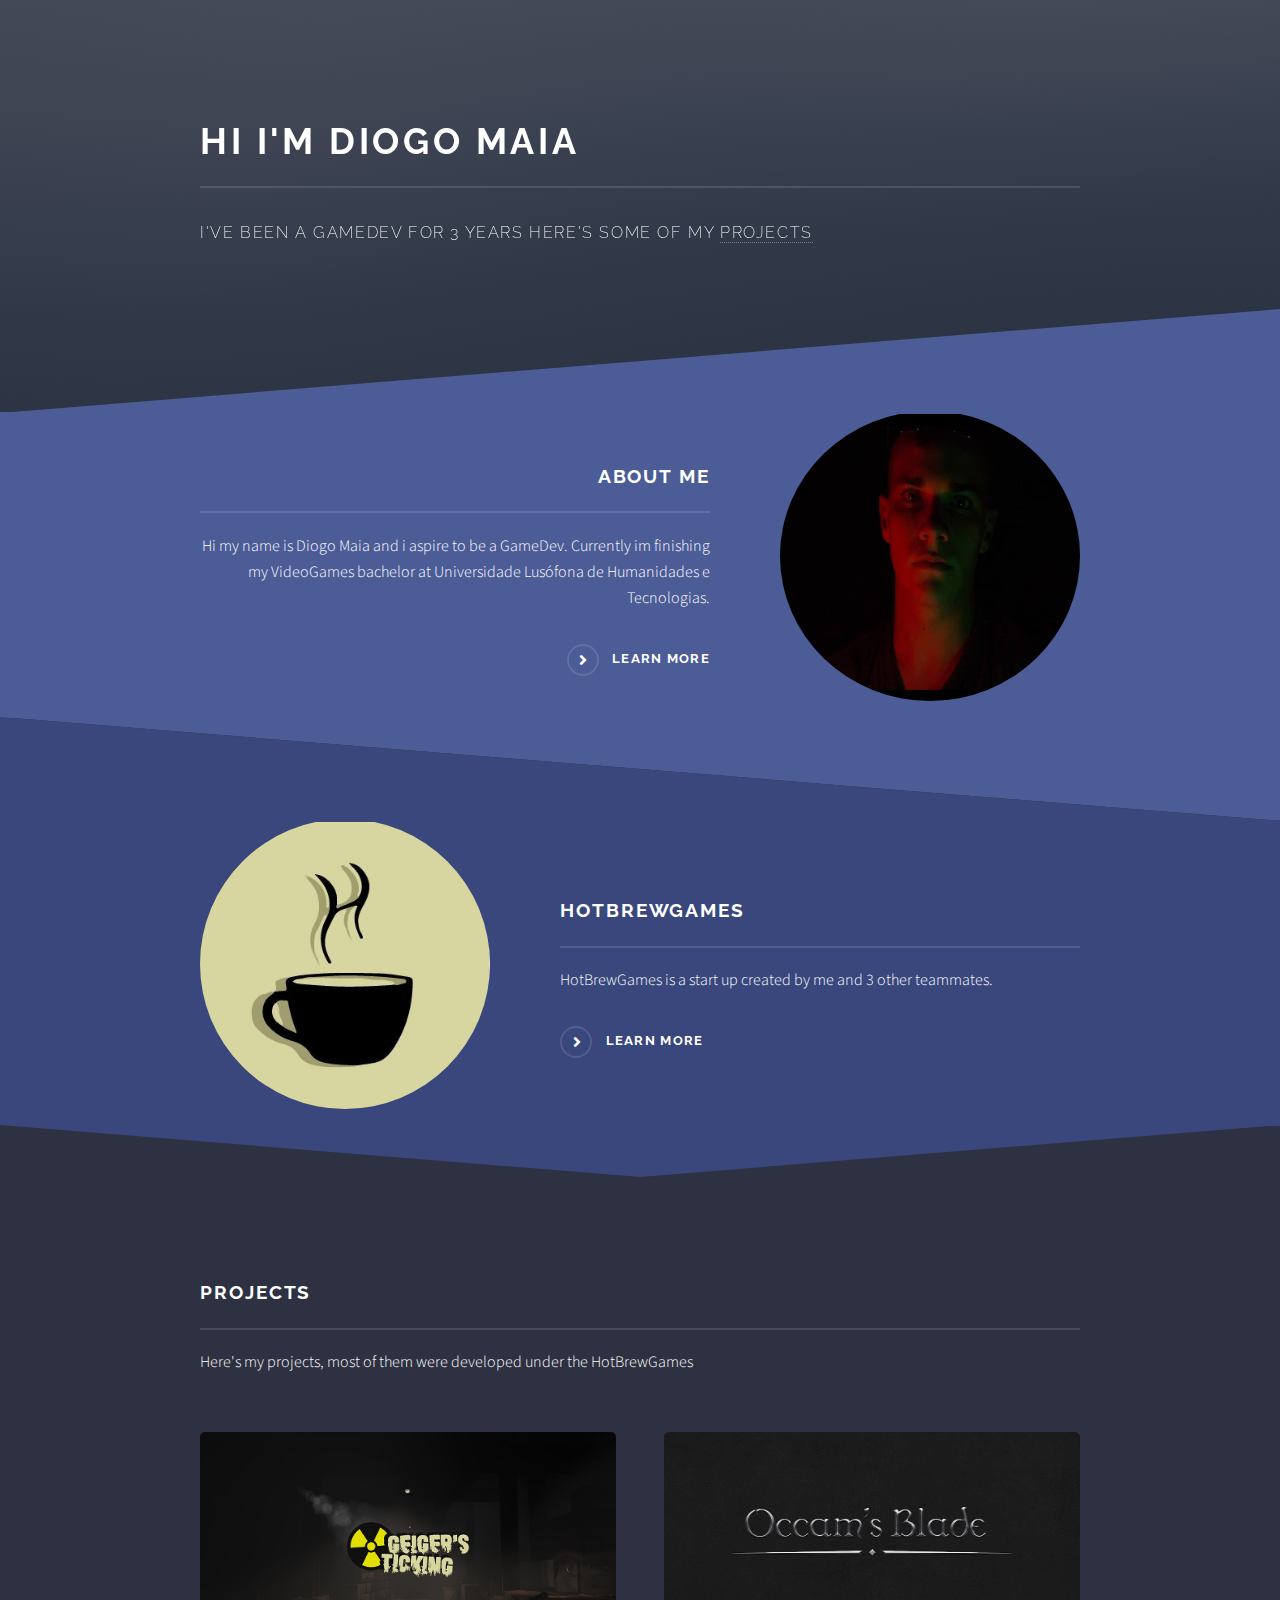
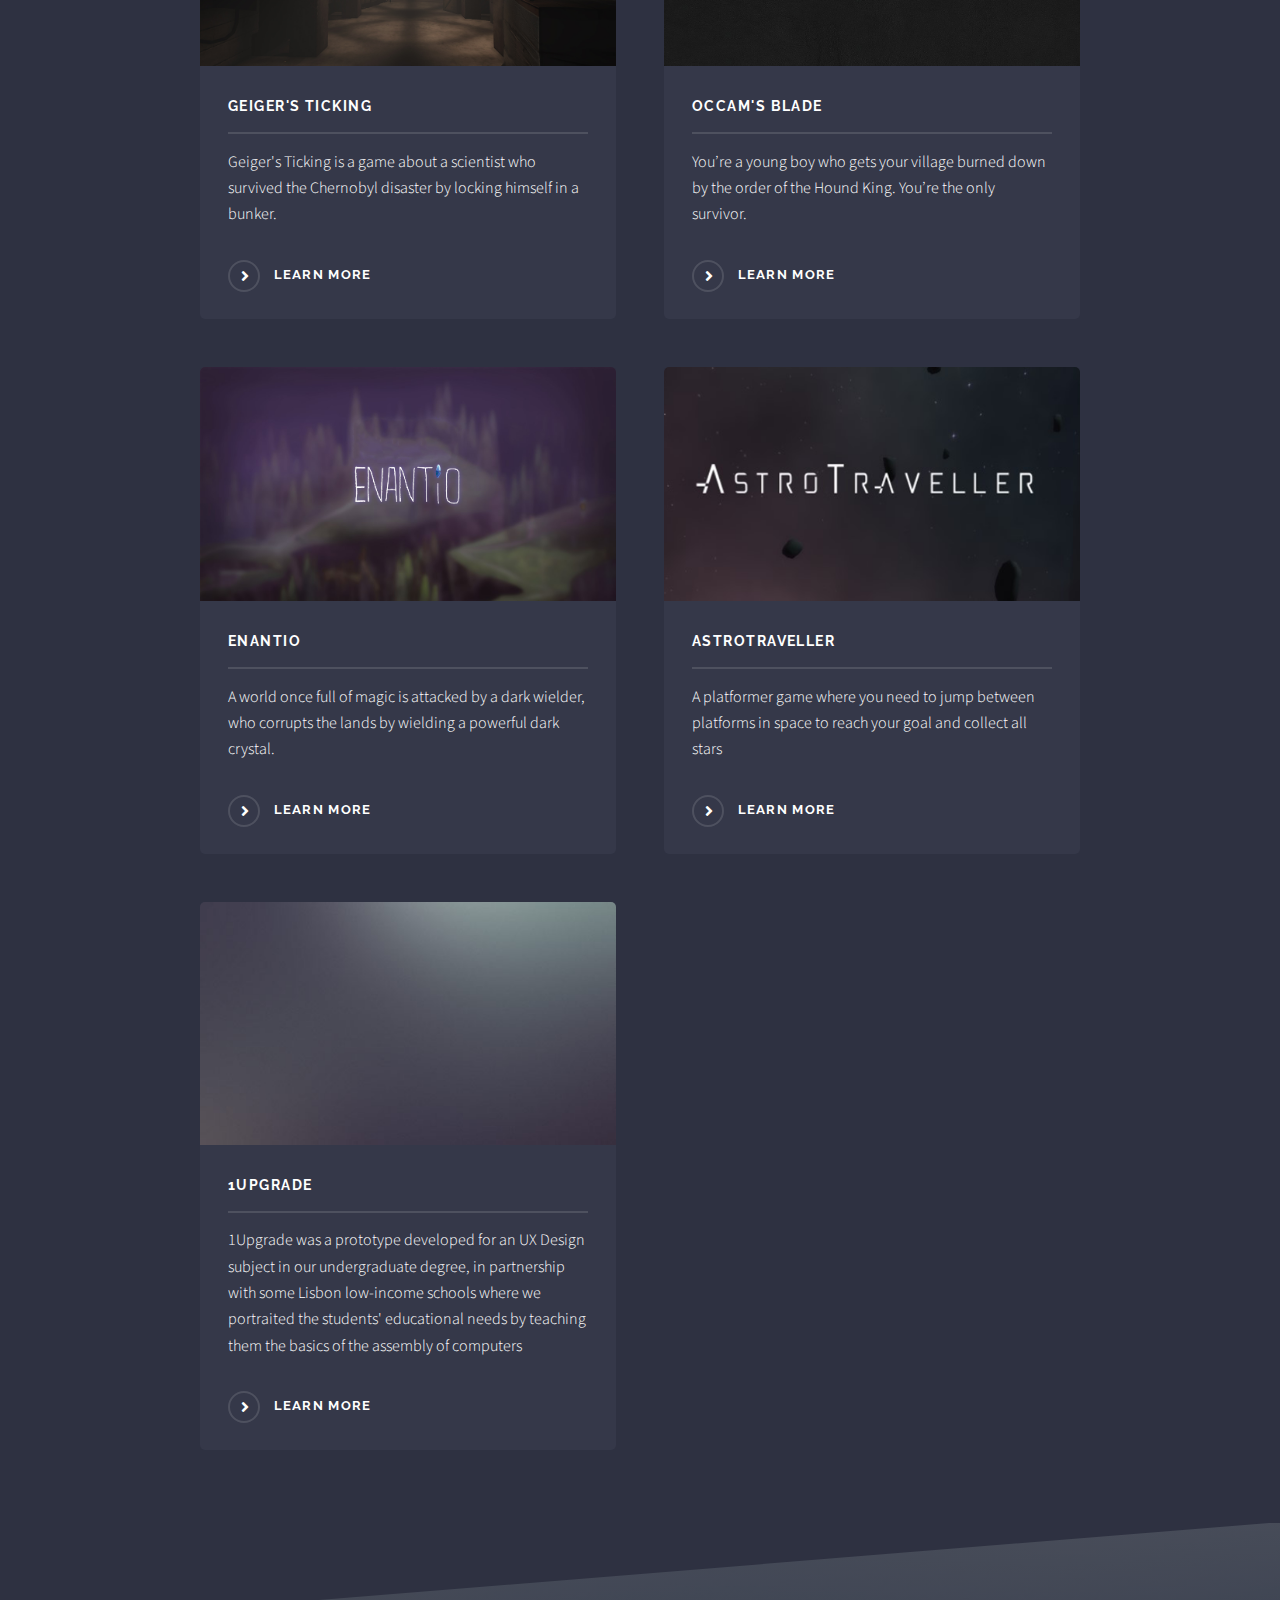
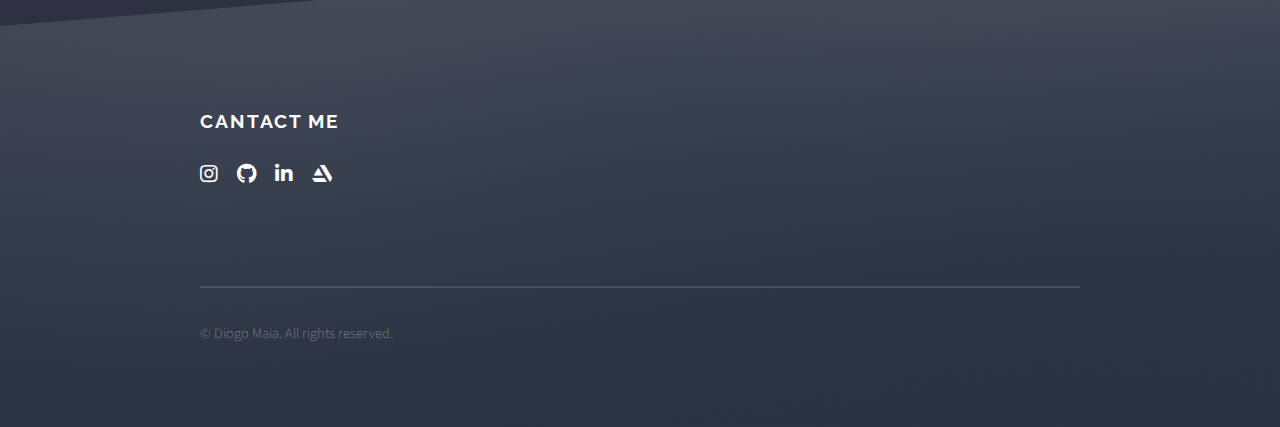
==== index.html @ cffca384 "My website base" ====
<!DOCTYPE HTML>
<!--
	Solid State by HTML5 UP
	html5up.net | @ajlkn
	Free for personal and commercial use under the CCA 3.0 license (html5up.net/license)
-->
<html>
	<head>
		<title>Diogo Maia</title>
		<meta charset="utf-8" />
		<meta name="viewport" content="width=device-width, initial-scale=1, user-scalable=no" />
		<link rel="stylesheet" href="assets/css/main.css" />
		<noscript><link rel="stylesheet" href="assets/css/noscript.css" /></noscript>
	</head>
	<body class="is-preload">

		<!-- Page Wrapper -->
			<div id="page-wrapper">

				<!-- Header -->
					<header id="header" class="alt">
						<h1><a href="index.html">Diogo Maia</a></h1>
					</header>

				<!-- Banner -->
					<section id="banner">
						<div class="inner">
							<h2>Hi i'm Diogo Maia</h2>
							<p>I've been a gamedev for 3 years here's some of my <a href="http://html5up.net">projects</a></p>
						</div>
					</section>

				<!-- Wrapper -->
					<section id="wrapper">

						<!-- One -->
							<section id="one" class="wrapper spotlight style1">
								<div class="inner">
									<img src="images/Me.jpg" id="me" alt="" />
									<div class="content">
										<h2 class="major">About Me</h2>
										<p>Hi my name is Diogo Maia and i aspire to be a GameDev. 
											Currently im finishing my VideoGames bachelor at Universidade Lusófona de Humanidades e Tecnologias.
										</p>
										<a href="#" class="special">Learn more</a>
									</div>
								</div>
							</section>

						<!-- Two -->
							<section id="two" class="wrapper alt spotlight style4">
								<div class="inner">
									<img src="images/HotBrewGamesIcon.jpg" id="logo" alt="" />
									<div class="content">
										<h2 class="major">HotBrewGames</h2>
										<p>HotBrewGames is a start up created by me and 3 other teammates.</p>
										<a href="https://hotbrewgames.github.io/" class="special">Learn more</a>
									</div>
								</div>
							</section>

						<!-- Four -->
							<section id="four" class="wrapper alt style1">
								<div class="inner">
									<h2 class="major">Projects</h2>
									<p>Here's my projects, most of them were developed under the HotBrewGames</p>
									<section class="features">
										<article>
											<a href="#" class="image"><img src="images/GamesLogo/Geiger.png" alt="" /></a>
											<h3 class="major">Geiger's Ticking</h3>
											<p>Geiger's Ticking is a game about a scientist who survived the Chernobyl disaster by locking himself in a bunker.</p>
											<a href="https://hotbrewgames.github.io/geiger.html" class="special">Learn more</a>
										</article>
										<article>
											<a href="#" class="image"><img src="images/GamesLogo/OccamsBlade.jpg" alt="" /></a>
											<h3 class="major">Occam's Blade</h3>
											<p>You’re a young boy who gets your village burned down by the order of the Hound King. You’re the only survivor.</p>
											<a href="https://hotbrewgames.github.io/occams.html" class="special">Learn more</a>
										</article>
										<article>
											<a href="#" class="image"><img src="images/GamesLogo/Enantio.jpg" alt="" /></a>
											<h3 class="major">Enantio</h3>
											<p>A world once full of magic is attacked by a dark wielder, who corrupts the lands by wielding a powerful dark crystal.</p>
											<a href="https://hotbrewgames.github.io/enantio.html" class="special">Learn more</a>
										</article>
										<article>
											<a href="#" class="image"><img src="images/GamesLogo/AstroT.png" alt="" /></a>
											<h3 class="major">AstroTraveller</h3>
											<p>A platformer game where you need to jump between platforms in space to reach your goal and collect all stars</p>
											<a href="https://hotbrewgames.github.io/astroT.html" class="special">Learn more</a>
										</article>
										<article>
											<a href="#" class="image"><img src="images/pic04.jpg" alt="" /></a>
											<h3 class="major">1Upgrade</h3>
											<p>1Upgrade was a prototype developed for an UX Design subject in our undergraduate degree, in partnership with some Lisbon low-income schools where we portraited the students'
												 educational needs by teaching them the basics of the assembly of computers</p>
											<a href="https://hotbrewgames.github.io/1upgrade.html" class="special">Learn more</a>
										</article><!--
										<article>
											<a href="#" class="image"><img src="images/pic05.jpg" alt="" /></a>
											<h3 class="major">Occam's Blade VR</h3>
											<p></p>
											<a href="#" class="special">Learn more</a>
										</article>
										<article>
											<a href="#" class="image"><img src="images/pic06.jpg" alt="" /></a>
											<h3 class="major">Bairro Alto Escape</h3>
											<p></p>
											<a href="#" class="special">Learn more</a>
										</article>
										<article>
											<a href="#" class="image"><img src="images/pic07.jpg" alt="" /></a>
											<h3 class="major">Quiz</h3>
											<p></p>
											<a href="#" class="special">Learn more</a>
										</article>
										<article>
											<a href="#" class="image"><img src="images/pic07.jpg" alt="" /></a>
											<h3 class="major">Gravity And Color</h3>
											<p></p>
											<a href="#" class="special">Learn more</a>
										</article>-->
									</section>
								</div>
							</section>

					</section>

				<!-- Footer -->
					<section id="footer">
						<div class="inner">
							<h2>Cantact Me </h2>
							<ul class="icons">										
								<li><a href="https://www.instagram.com/idk_maia/" class="icon brands alt fa-instagram"><span class="label">Instagram</span></a></li>
								<li><a href="https://github.com/Diogo-Maia" class="icon brands alt fa-github"><span class="label">GitHub</span></a></li>
								<li><a href="https://www.linkedin.com/in/diogo-maia-63551a196/" class="icon brands alt fa-linkedin-in"><span class="label">LinkedIn</span></a></li>
								<li><a href="https://diogomaia.artstation.com/" class="icon brands alt fa-artstation"><span class="label">Artstation</span></a></li>
							</ul>
							<ul class="copyright">
								<li>&copy; Diogo Maia. All rights reserved.</li>
							</ul>
						</div>
					</section>

			</div>

		<!-- Scripts -->
			<script src="assets/js/jquery.min.js"></script>
			<script src="assets/js/jquery.scrollex.min.js"></script>
			<script src="assets/js/browser.min.js"></script>
			<script src="assets/js/breakpoints.min.js"></script>
			<script src="assets/js/util.js"></script>
			<script src="assets/js/main.js"></script>

	</body>
</html>
---- assets/css/main.css ----
@import url(fontawesome-all.min.css);
@import url("https://fonts.googleapis.com/css?family=Raleway:200,700|Source+Sans+Pro:300,600,300italic,600italic");

/*
	Solid State by HTML5 UP
	html5up.net | @ajlkn
	Free for personal and commercial use under the CCA 3.0 license (html5up.net/license)
*/

html, body, div, span, applet, object,
iframe, h1, h2, h3, h4, h5, h6, p, blockquote,
pre, a, abbr, acronym, address, big, cite,
code, del, dfn, em, img, ins, kbd, q, s, samp,
small, strike, strong, sub, sup, tt, var, b,
u, i, center, dl, dt, dd, ol, ul, li, fieldset,
form, label, legend, table, caption, tbody,
tfoot, thead, tr, th, td, article, aside,
canvas, details, embed, figure, figcaption,
footer, header, hgroup, menu, nav, output, ruby,
section, summary, time, mark, audio, video {
	margin: 0;
	padding: 0;
	border: 0;
	font-size: 100%;
	font: inherit;
	vertical-align: baseline;}

article, aside, details, figcaption, figure,
footer, header, hgroup, menu, nav, section {
	display: block;}

body {
	line-height: 1;
}

#me{
	border-radius: 50%;
	width:300px;
	height:290px;
	vertical-align: middle;
	margin-left: 70px;
	margin-top: -50px;
}

#logo{
	border-radius: 50%;
	width:300px;
	height:290px;
	vertical-align: middle;
	margin-right: 70px;
	margin-top: -50px;
}

ol, ul {
	list-style: none;
}

blockquote, q {
	quotes: none;
}

	blockquote:before, blockquote:after, q:before, q:after {
		content: '';
		content: none;
	}

table {
	border-collapse: collapse;
	border-spacing: 0;
}

body {
	-webkit-text-size-adjust: none;
}

mark {
	background-color: transparent;
	color: inherit;
}

input::-moz-focus-inner {
	border: 0;
	padding: 0;
}

input, select, textarea {
	-moz-appearance: none;
	-webkit-appearance: none;
	-ms-appearance: none;
	appearance: none;
}

/* Basic */

	@-ms-viewport {
		width: device-width;
	}

	body {
		-ms-overflow-style: scrollbar;
	}

	@media screen and (max-width: 480px) {

		html, body {
			min-width: 320px;
		}

	}

	html {
		box-sizing: border-box;
	}

	*, *:before, *:after {
		box-sizing: inherit;
	}

	body {
		background-color: #2e3141;
		background-image: linear-gradient(to top, rgba(46, 49, 65, 0.8), rgba(46, 49, 65, 0.8)), url("../../images/bg.jpg");
		background-size: auto,
 cover;
		background-attachment: fixed,
 fixed;
		background-position: center,
 center;
	}

		body.is-preload *, body.is-preload *:before, body.is-preload *:after {
			-moz-animation: none !important;
			-webkit-animation: none !important;
			-ms-animation: none !important;
			animation: none !important;
			-moz-transition: none !important;
			-webkit-transition: none !important;
			-ms-transition: none !important;
			transition: none !important;
		}

/* Type */

	body, input, select, textarea {
		color: #ffffff;
		font-family: "Source Sans Pro", Helvetica, sans-serif;
		font-size: 16.5pt;
		font-weight: 300;
		line-height: 1.65;
	}

		@media screen and (max-width: 1680px) {

			body, input, select, textarea {
				font-size: 13pt;
			}

		}

		@media screen and (max-width: 1280px) {

			body, input, select, textarea {
				font-size: 12pt;
			}

		}

		@media screen and (max-width: 980px) {

			body, input, select, textarea {
				font-size: 12pt;
			}

		}

		@media screen and (max-width: 736px) {

			body, input, select, textarea {
				font-size: 12pt;
			}

		}

		@media screen and (max-width: 480px) {

			body, input, select, textarea {
				font-size: 12pt;
			}

		}

	a {
		-moz-transition: color 0.2s ease-in-out, border-bottom-color 0.2s ease-in-out;
		-webkit-transition: color 0.2s ease-in-out, border-bottom-color 0.2s ease-in-out;
		-ms-transition: color 0.2s ease-in-out, border-bottom-color 0.2s ease-in-out;
		transition: color 0.2s ease-in-out, border-bottom-color 0.2s ease-in-out;
		border-bottom: dotted 1px rgba(255, 255, 255, 0.35);
		color: #ffffff;
		text-decoration: none;
	}

		a:hover {
			border-bottom-color: transparent;
			color: #ffffff !important;
		}

		a.special:not(.button) {
			text-decoration: none;
			border-bottom: 0;
			display: block;
			font-family: Raleway, Helvetica, sans-serif;
			font-size: 0.8em;
			font-weight: 700;
			letter-spacing: 0.1em;
			margin: 0 0 2em 0;
			text-transform: uppercase;
		}

			a.special:not(.button):before {
				-moz-osx-font-smoothing: grayscale;
				-webkit-font-smoothing: antialiased;
				display: inline-block;
				font-style: normal;
				font-variant: normal;
				text-rendering: auto;
				line-height: 1;
				text-transform: none !important;
				font-family: 'Font Awesome 5 Free';
				font-weight: 900;
			}

			a.special:not(.button):before {
				-moz-transition: background-color 0.2s ease-in-out;
				-webkit-transition: background-color 0.2s ease-in-out;
				-ms-transition: background-color 0.2s ease-in-out;
				transition: background-color 0.2s ease-in-out;
				border-radius: 100%;
				border: solid 2px rgba(255, 255, 255, 0.125);
				content: '\f105';
				display: inline-block;
				font-size: 1.25em;
				height: 2em;
				line-height: 1.75em;
				margin-right: 0.85em;
				text-align: center;
				text-indent: 0.15em;
				vertical-align: middle;
				width: 2em;
			}

			a.special:not(.button):hover:before {
				background-color: rgba(255, 255, 255, 0.025);
			}

			a.special:not(.button):active:before {
				background-color: rgba(255, 255, 255, 0.075);
			}

	strong, b {
		color: #ffffff;
		font-weight: 600;
	}

	em, i {
		font-style: italic;
	}

	p {
		margin: 0 0 2em 0;
	}

	h1, h2, h3, h4, h5, h6 {
		color: #ffffff;
		font-family: Raleway, Helvetica, sans-serif;
		font-weight: 700;
		letter-spacing: 0.1em;
		margin: 0 0 1em 0;
		text-transform: uppercase;
	}

		h1 a, h2 a, h3 a, h4 a, h5 a, h6 a {
			color: inherit;
			text-decoration: none;
			border-bottom: 0;
		}

		h1 span, h2 span, h3 span, h4 span, h5 span, h6 span {
			font-weight: 200;
		}

		h1.major, h2.major, h3.major, h4.major, h5.major, h6.major {
			padding-bottom: 1em;
			border-bottom: solid 2px rgba(255, 255, 255, 0.125);
		}

	h2 {
		font-size: 1.2em;
	}

	h3 {
		font-size: 0.9em;
	}

	h4 {
		font-size: 0.7em;
	}

	h5 {
		font-size: 0.7em;
	}

	h6 {
		font-size: 0.7em;
	}

	@media screen and (max-width: 736px) {

		h2 {
			font-size: 1em;
		}

		h3 {
			font-size: 0.8em;
		}

	}

	sub {
		font-size: 0.8em;
		position: relative;
		top: 0.5em;
	}

	sup {
		font-size: 0.8em;
		position: relative;
		top: -0.5em;
	}

	blockquote {
		border-left: solid 4px rgba(255, 255, 255, 0.125);
		font-style: italic;
		margin: 0 0 2em 0;
		padding: 0.5em 0 0.5em 2em;
	}

	code {
		background: rgba(255, 255, 255, 0.025);
		border-radius: 5px;
		border: solid 2px rgba(255, 255, 255, 0.125);
		font-family: "Courier New", monospace;
		font-size: 0.9em;
		margin: 0 0.25em;
		padding: 0.25em 0.65em;
	}

	pre {
		-webkit-overflow-scrolling: touch;
		font-family: "Courier New", monospace;
		font-size: 0.9em;
		margin: 0 0 2em 0;
	}

		pre code {
			display: block;
			line-height: 1.75em;
			padding: 1em 1.5em;
			overflow-x: auto;
		}

	hr {
		border: 0;
		border-bottom: solid 2px rgba(255, 255, 255, 0.125);
		margin: 2.5em 0;
	}

		hr.major {
			margin: 4em 0;
		}

	.align-left {
		text-align: left;
	}

	.align-center {
		text-align: center;
	}

	.align-right {
		text-align: right;
	}

/* Row */

	.row {
		display: flex;
		flex-wrap: wrap;
		box-sizing: border-box;
		align-items: stretch;
	}

		.row > * {
			box-sizing: border-box;
		}

		.row.gtr-uniform > * > :last-child {
			margin-bottom: 0;
		}

		.row.aln-left {
			justify-content: flex-start;
		}

		.row.aln-center {
			justify-content: center;
		}

		.row.aln-right {
			justify-content: flex-end;
		}

		.row.aln-top {
			align-items: flex-start;
		}

		.row.aln-middle {
			align-items: center;
		}

		.row.aln-bottom {
			align-items: flex-end;
		}

		.row > .imp {
			order: -1;
		}

		.row > .col-1 {
			width: 8.33333%;
		}

		.row > .off-1 {
			margin-left: 8.33333%;
		}

		.row > .col-2 {
			width: 16.66667%;
		}

		.row > .off-2 {
			margin-left: 16.66667%;
		}

		.row > .col-3 {
			width: 25%;
		}

		.row > .off-3 {
			margin-left: 25%;
		}

		.row > .col-4 {
			width: 33.33333%;
		}

		.row > .off-4 {
			margin-left: 33.33333%;
		}

		.row > .col-5 {
			width: 41.66667%;
		}

		.row > .off-5 {
			margin-left: 41.66667%;
		}

		.row > .col-6 {
			width: 50%;
		}

		.row > .off-6 {
			margin-left: 50%;
		}

		.row > .col-7 {
			width: 58.33333%;
		}

		.row > .off-7 {
			margin-left: 58.33333%;
		}

		.row > .col-8 {
			width: 66.66667%;
		}

		.row > .off-8 {
			margin-left: 66.66667%;
		}

		.row > .col-9 {
			width: 75%;
		}

		.row > .off-9 {
			margin-left: 75%;
		}

		.row > .col-10 {
			width: 83.33333%;
		}

		.row > .off-10 {
			margin-left: 83.33333%;
		}

		.row > .col-11 {
			width: 91.66667%;
		}

		.row > .off-11 {
			margin-left: 91.66667%;
		}

		.row > .col-12 {
			width: 100%;
		}

		.row > .off-12 {
			margin-left: 100%;
		}

		.row.gtr-0 {
			margin-top: 0;
			margin-left: 0em;
		}

			.row.gtr-0 > * {
				padding: 0 0 0 0em;
			}

			.row.gtr-0.gtr-uniform {
				margin-top: 0em;
			}

				.row.gtr-0.gtr-uniform > * {
					padding-top: 0em;
				}

		.row.gtr-25 {
			margin-top: 0;
			margin-left: -0.4375em;
		}

			.row.gtr-25 > * {
				padding: 0 0 0 0.4375em;
			}

			.row.gtr-25.gtr-uniform {
				margin-top: -0.4375em;
			}

				.row.gtr-25.gtr-uniform > * {
					padding-top: 0.4375em;
				}

		.row.gtr-50 {
			margin-top: 0;
			margin-left: -0.875em;
		}

			.row.gtr-50 > * {
				padding: 0 0 0 0.875em;
			}

			.row.gtr-50.gtr-uniform {
				margin-top: -0.875em;
			}

				.row.gtr-50.gtr-uniform > * {
					padding-top: 0.875em;
				}

		.row {
			margin-top: 0;
			margin-left: -1.75em;
		}

			.row > * {
				padding: 0 0 0 1.75em;
			}

			.row.gtr-uniform {
				margin-top: -1.75em;
			}

				.row.gtr-uniform > * {
					padding-top: 1.75em;
				}

		.row.gtr-150 {
			margin-top: 0;
			margin-left: -2.625em;
		}

			.row.gtr-150 > * {
				padding: 0 0 0 2.625em;
			}

			.row.gtr-150.gtr-uniform {
				margin-top: -2.625em;
			}

				.row.gtr-150.gtr-uniform > * {
					padding-top: 2.625em;
				}

		.row.gtr-200 {
			margin-top: 0;
			margin-left: -3.5em;
		}

			.row.gtr-200 > * {
				padding: 0 0 0 3.5em;
			}

			.row.gtr-200.gtr-uniform {
				margin-top: -3.5em;
			}

				.row.gtr-200.gtr-uniform > * {
					padding-top: 3.5em;
				}

		@media screen and (max-width: 1680px) {

			.row {
				display: flex;
				flex-wrap: wrap;
				box-sizing: border-box;
				align-items: stretch;
			}

				.row > * {
					box-sizing: border-box;
				}

				.row.gtr-uniform > * > :last-child {
					margin-bottom: 0;
				}

				.row.aln-left {
					justify-content: flex-start;
				}

				.row.aln-center {
					justify-content: center;
				}

				.row.aln-right {
					justify-content: flex-end;
				}

				.row.aln-top {
					align-items: flex-start;
				}

				.row.aln-middle {
					align-items: center;
				}

				.row.aln-bottom {
					align-items: flex-end;
				}

				.row > .imp-xlarge {
					order: -1;
				}

				.row > .col-1-xlarge {
					width: 8.33333%;
				}

				.row > .off-1-xlarge {
					margin-left: 8.33333%;
				}

				.row > .col-2-xlarge {
					width: 16.66667%;
				}

				.row > .off-2-xlarge {
					margin-left: 16.66667%;
				}

				.row > .col-3-xlarge {
					width: 25%;
				}

				.row > .off-3-xlarge {
					margin-left: 25%;
				}

				.row > .col-4-xlarge {
					width: 33.33333%;
				}

				.row > .off-4-xlarge {
					margin-left: 33.33333%;
				}

				.row > .col-5-xlarge {
					width: 41.66667%;
				}

				.row > .off-5-xlarge {
					margin-left: 41.66667%;
				}

				.row > .col-6-xlarge {
					width: 50%;
				}

				.row > .off-6-xlarge {
					margin-left: 50%;
				}

				.row > .col-7-xlarge {
					width: 58.33333%;
				}

				.row > .off-7-xlarge {
					margin-left: 58.33333%;
				}

				.row > .col-8-xlarge {
					width: 66.66667%;
				}

				.row > .off-8-xlarge {
					margin-left: 66.66667%;
				}

				.row > .col-9-xlarge {
					width: 75%;
				}

				.row > .off-9-xlarge {
					margin-left: 75%;
				}

				.row > .col-10-xlarge {
					width: 83.33333%;
				}

				.row > .off-10-xlarge {
					margin-left: 83.33333%;
				}

				.row > .col-11-xlarge {
					width: 91.66667%;
				}

				.row > .off-11-xlarge {
					margin-left: 91.66667%;
				}

				.row > .col-12-xlarge {
					width: 100%;
				}

				.row > .off-12-xlarge {
					margin-left: 100%;
				}

				.row.gtr-0 {
					margin-top: 0;
					margin-left: 0em;
				}

					.row.gtr-0 > * {
						padding: 0 0 0 0em;
					}

					.row.gtr-0.gtr-uniform {
						margin-top: 0em;
					}

						.row.gtr-0.gtr-uniform > * {
							padding-top: 0em;
						}

				.row.gtr-25 {
					margin-top: 0;
					margin-left: -0.4375em;
				}

					.row.gtr-25 > * {
						padding: 0 0 0 0.4375em;
					}

					.row.gtr-25.gtr-uniform {
						margin-top: -0.4375em;
					}

						.row.gtr-25.gtr-uniform > * {
							padding-top: 0.4375em;
						}

				.row.gtr-50 {
					margin-top: 0;
					margin-left: -0.875em;
				}

					.row.gtr-50 > * {
						padding: 0 0 0 0.875em;
					}

					.row.gtr-50.gtr-uniform {
						margin-top: -0.875em;
					}

						.row.gtr-50.gtr-uniform > * {
							padding-top: 0.875em;
						}

				.row {
					margin-top: 0;
					margin-left: -1.75em;
				}

					.row > * {
						padding: 0 0 0 1.75em;
					}

					.row.gtr-uniform {
						margin-top: -1.75em;
					}

						.row.gtr-uniform > * {
							padding-top: 1.75em;
						}

				.row.gtr-150 {
					margin-top: 0;
					margin-left: -2.625em;
				}

					.row.gtr-150 > * {
						padding: 0 0 0 2.625em;
					}

					.row.gtr-150.gtr-uniform {
						margin-top: -2.625em;
					}

						.row.gtr-150.gtr-uniform > * {
							padding-top: 2.625em;
						}

				.row.gtr-200 {
					margin-top: 0;
					margin-left: -3.5em;
				}

					.row.gtr-200 > * {
						padding: 0 0 0 3.5em;
					}

					.row.gtr-200.gtr-uniform {
						margin-top: -3.5em;
					}

						.row.gtr-200.gtr-uniform > * {
							padding-top: 3.5em;
						}

		}

		@media screen and (max-width: 1280px) {

			.row {
				display: flex;
				flex-wrap: wrap;
				box-sizing: border-box;
				align-items: stretch;
			}

				.row > * {
					box-sizing: border-box;
				}

				.row.gtr-uniform > * > :last-child {
					margin-bottom: 0;
				}

				.row.aln-left {
					justify-content: flex-start;
				}

				.row.aln-center {
					justify-content: center;
				}

				.row.aln-right {
					justify-content: flex-end;
				}

				.row.aln-top {
					align-items: flex-start;
				}

				.row.aln-middle {
					align-items: center;
				}

				.row.aln-bottom {
					align-items: flex-end;
				}

				.row > .imp-large {
					order: -1;
				}

				.row > .col-1-large {
					width: 8.33333%;
				}

				.row > .off-1-large {
					margin-left: 8.33333%;
				}

				.row > .col-2-large {
					width: 16.66667%;
				}

				.row > .off-2-large {
					margin-left: 16.66667%;
				}

				.row > .col-3-large {
					width: 25%;
				}

				.row > .off-3-large {
					margin-left: 25%;
				}

				.row > .col-4-large {
					width: 33.33333%;
				}

				.row > .off-4-large {
					margin-left: 33.33333%;
				}

				.row > .col-5-large {
					width: 41.66667%;
				}

				.row > .off-5-large {
					margin-left: 41.66667%;
				}

				.row > .col-6-large {
					width: 50%;
				}

				.row > .off-6-large {
					margin-left: 50%;
				}

				.row > .col-7-large {
					width: 58.33333%;
				}

				.row > .off-7-large {
					margin-left: 58.33333%;
				}

				.row > .col-8-large {
					width: 66.66667%;
				}

				.row > .off-8-large {
					margin-left: 66.66667%;
				}

				.row > .col-9-large {
					width: 75%;
				}

				.row > .off-9-large {
					margin-left: 75%;
				}

				.row > .col-10-large {
					width: 83.33333%;
				}

				.row > .off-10-large {
					margin-left: 83.33333%;
				}

				.row > .col-11-large {
					width: 91.66667%;
				}

				.row > .off-11-large {
					margin-left: 91.66667%;
				}

				.row > .col-12-large {
					width: 100%;
				}

				.row > .off-12-large {
					margin-left: 100%;
				}

				.row.gtr-0 {
					margin-top: 0;
					margin-left: 0em;
				}

					.row.gtr-0 > * {
						padding: 0 0 0 0em;
					}

					.row.gtr-0.gtr-uniform {
						margin-top: 0em;
					}

						.row.gtr-0.gtr-uniform > * {
							padding-top: 0em;
						}

				.row.gtr-25 {
					margin-top: 0;
					margin-left: -0.4375em;
				}

					.row.gtr-25 > * {
						padding: 0 0 0 0.4375em;
					}

					.row.gtr-25.gtr-uniform {
						margin-top: -0.4375em;
					}

						.row.gtr-25.gtr-uniform > * {
							padding-top: 0.4375em;
						}

				.row.gtr-50 {
					margin-top: 0;
					margin-left: -0.875em;
				}

					.row.gtr-50 > * {
						padding: 0 0 0 0.875em;
					}

					.row.gtr-50.gtr-uniform {
						margin-top: -0.875em;
					}

						.row.gtr-50.gtr-uniform > * {
							padding-top: 0.875em;
						}

				.row {
					margin-top: 0;
					margin-left: -1.75em;
				}

					.row > * {
						padding: 0 0 0 1.75em;
					}

					.row.gtr-uniform {
						margin-top: -1.75em;
					}

						.row.gtr-uniform > * {
							padding-top: 1.75em;
						}

				.row.gtr-150 {
					margin-top: 0;
					margin-left: -2.625em;
				}

					.row.gtr-150 > * {
						padding: 0 0 0 2.625em;
					}

					.row.gtr-150.gtr-uniform {
						margin-top: -2.625em;
					}

						.row.gtr-150.gtr-uniform > * {
							padding-top: 2.625em;
						}

				.row.gtr-200 {
					margin-top: 0;
					margin-left: -3.5em;
				}

					.row.gtr-200 > * {
						padding: 0 0 0 3.5em;
					}

					.row.gtr-200.gtr-uniform {
						margin-top: -3.5em;
					}

						.row.gtr-200.gtr-uniform > * {
							padding-top: 3.5em;
						}

		}

		@media screen and (max-width: 980px) {

			.row {
				display: flex;
				flex-wrap: wrap;
				box-sizing: border-box;
				align-items: stretch;
			}

				.row > * {
					box-sizing: border-box;
				}

				.row.gtr-uniform > * > :last-child {
					margin-bottom: 0;
				}

				.row.aln-left {
					justify-content: flex-start;
				}

				.row.aln-center {
					justify-content: center;
				}

				.row.aln-right {
					justify-content: flex-end;
				}

				.row.aln-top {
					align-items: flex-start;
				}

				.row.aln-middle {
					align-items: center;
				}

				.row.aln-bottom {
					align-items: flex-end;
				}

				.row > .imp-medium {
					order: -1;
				}

				.row > .col-1-medium {
					width: 8.33333%;
				}

				.row > .off-1-medium {
					margin-left: 8.33333%;
				}

				.row > .col-2-medium {
					width: 16.66667%;
				}

				.row > .off-2-medium {
					margin-left: 16.66667%;
				}

				.row > .col-3-medium {
					width: 25%;
				}

				.row > .off-3-medium {
					margin-left: 25%;
				}

				.row > .col-4-medium {
					width: 33.33333%;
				}

				.row > .off-4-medium {
					margin-left: 33.33333%;
				}

				.row > .col-5-medium {
					width: 41.66667%;
				}

				.row > .off-5-medium {
					margin-left: 41.66667%;
				}

				.row > .col-6-medium {
					width: 50%;
				}

				.row > .off-6-medium {
					margin-left: 50%;
				}

				.row > .col-7-medium {
					width: 58.33333%;
				}

				.row > .off-7-medium {
					margin-left: 58.33333%;
				}

				.row > .col-8-medium {
					width: 66.66667%;
				}

				.row > .off-8-medium {
					margin-left: 66.66667%;
				}

				.row > .col-9-medium {
					width: 75%;
				}

				.row > .off-9-medium {
					margin-left: 75%;
				}

				.row > .col-10-medium {
					width: 83.33333%;
				}

				.row > .off-10-medium {
					margin-left: 83.33333%;
				}

				.row > .col-11-medium {
					width: 91.66667%;
				}

				.row > .off-11-medium {
					margin-left: 91.66667%;
				}

				.row > .col-12-medium {
					width: 100%;
				}

				.row > .off-12-medium {
					margin-left: 100%;
				}

				.row.gtr-0 {
					margin-top: 0;
					margin-left: 0em;
				}

					.row.gtr-0 > * {
						padding: 0 0 0 0em;
					}

					.row.gtr-0.gtr-uniform {
						margin-top: 0em;
					}

						.row.gtr-0.gtr-uniform > * {
							padding-top: 0em;
						}

				.row.gtr-25 {
					margin-top: 0;
					margin-left: -0.4375em;
				}

					.row.gtr-25 > * {
						padding: 0 0 0 0.4375em;
					}

					.row.gtr-25.gtr-uniform {
						margin-top: -0.4375em;
					}

						.row.gtr-25.gtr-uniform > * {
							padding-top: 0.4375em;
						}

				.row.gtr-50 {
					margin-top: 0;
					margin-left: -0.875em;
				}

					.row.gtr-50 > * {
						padding: 0 0 0 0.875em;
					}

					.row.gtr-50.gtr-uniform {
						margin-top: -0.875em;
					}

						.row.gtr-50.gtr-uniform > * {
							padding-top: 0.875em;
						}

				.row {
					margin-top: 0;
					margin-left: -1.75em;
				}

					.row > * {
						padding: 0 0 0 1.75em;
					}

					.row.gtr-uniform {
						margin-top: -1.75em;
					}

						.row.gtr-uniform > * {
							padding-top: 1.75em;
						}

				.row.gtr-150 {
					margin-top: 0;
					margin-left: -2.625em;
				}

					.row.gtr-150 > * {
						padding: 0 0 0 2.625em;
					}

					.row.gtr-150.gtr-uniform {
						margin-top: -2.625em;
					}

						.row.gtr-150.gtr-uniform > * {
							padding-top: 2.625em;
						}

				.row.gtr-200 {
					margin-top: 0;
					margin-left: -3.5em;
				}

					.row.gtr-200 > * {
						padding: 0 0 0 3.5em;
					}

					.row.gtr-200.gtr-uniform {
						margin-top: -3.5em;
					}

						.row.gtr-200.gtr-uniform > * {
							padding-top: 3.5em;
						}

		}

		@media screen and (max-width: 736px) {

			.row {
				display: flex;
				flex-wrap: wrap;
				box-sizing: border-box;
				align-items: stretch;
			}

				.row > * {
					box-sizing: border-box;
				}

				.row.gtr-uniform > * > :last-child {
					margin-bottom: 0;
				}

				.row.aln-left {
					justify-content: flex-start;
				}

				.row.aln-center {
					justify-content: center;
				}

				.row.aln-right {
					justify-content: flex-end;
				}

				.row.aln-top {
					align-items: flex-start;
				}

				.row.aln-middle {
					align-items: center;
				}

				.row.aln-bottom {
					align-items: flex-end;
				}

				.row > .imp-small {
					order: -1;
				}

				.row > .col-1-small {
					width: 8.33333%;
				}

				.row > .off-1-small {
					margin-left: 8.33333%;
				}

				.row > .col-2-small {
					width: 16.66667%;
				}

				.row > .off-2-small {
					margin-left: 16.66667%;
				}

				.row > .col-3-small {
					width: 25%;
				}

				.row > .off-3-small {
					margin-left: 25%;
				}

				.row > .col-4-small {
					width: 33.33333%;
				}

				.row > .off-4-small {
					margin-left: 33.33333%;
				}

				.row > .col-5-small {
					width: 41.66667%;
				}

				.row > .off-5-small {
					margin-left: 41.66667%;
				}

				.row > .col-6-small {
					width: 50%;
				}

				.row > .off-6-small {
					margin-left: 50%;
				}

				.row > .col-7-small {
					width: 58.33333%;
				}

				.row > .off-7-small {
					margin-left: 58.33333%;
				}

				.row > .col-8-small {
					width: 66.66667%;
				}

				.row > .off-8-small {
					margin-left: 66.66667%;
				}

				.row > .col-9-small {
					width: 75%;
				}

				.row > .off-9-small {
					margin-left: 75%;
				}

				.row > .col-10-small {
					width: 83.33333%;
				}

				.row > .off-10-small {
					margin-left: 83.33333%;
				}

				.row > .col-11-small {
					width: 91.66667%;
				}

				.row > .off-11-small {
					margin-left: 91.66667%;
				}

				.row > .col-12-small {
					width: 100%;
				}

				.row > .off-12-small {
					margin-left: 100%;
				}

				.row.gtr-0 {
					margin-top: 0;
					margin-left: 0em;
				}

					.row.gtr-0 > * {
						padding: 0 0 0 0em;
					}

					.row.gtr-0.gtr-uniform {
						margin-top: 0em;
					}

						.row.gtr-0.gtr-uniform > * {
							padding-top: 0em;
						}

				.row.gtr-25 {
					margin-top: 0;
					margin-left: -0.3125em;
				}

					.row.gtr-25 > * {
						padding: 0 0 0 0.3125em;
					}

					.row.gtr-25.gtr-uniform {
						margin-top: -0.3125em;
					}

						.row.gtr-25.gtr-uniform > * {
							padding-top: 0.3125em;
						}

				.row.gtr-50 {
					margin-top: 0;
					margin-left: -0.625em;
				}

					.row.gtr-50 > * {
						padding: 0 0 0 0.625em;
					}

					.row.gtr-50.gtr-uniform {
						margin-top: -0.625em;
					}

						.row.gtr-50.gtr-uniform > * {
							padding-top: 0.625em;
						}

				.row {
					margin-top: 0;
					margin-left: -1.25em;
				}

					.row > * {
						padding: 0 0 0 1.25em;
					}

					.row.gtr-uniform {
						margin-top: -1.25em;
					}

						.row.gtr-uniform > * {
							padding-top: 1.25em;
						}

				.row.gtr-150 {
					margin-top: 0;
					margin-left: -1.875em;
				}

					.row.gtr-150 > * {
						padding: 0 0 0 1.875em;
					}

					.row.gtr-150.gtr-uniform {
						margin-top: -1.875em;
					}

						.row.gtr-150.gtr-uniform > * {
							padding-top: 1.875em;
						}

				.row.gtr-200 {
					margin-top: 0;
					margin-left: -2.5em;
				}

					.row.gtr-200 > * {
						padding: 0 0 0 2.5em;
					}

					.row.gtr-200.gtr-uniform {
						margin-top: -2.5em;
					}

						.row.gtr-200.gtr-uniform > * {
							padding-top: 2.5em;
						}

		}

		@media screen and (max-width: 480px) {

			.row {
				display: flex;
				flex-wrap: wrap;
				box-sizing: border-box;
				align-items: stretch;
			}

				.row > * {
					box-sizing: border-box;
				}

				.row.gtr-uniform > * > :last-child {
					margin-bottom: 0;
				}

				.row.aln-left {
					justify-content: flex-start;
				}

				.row.aln-center {
					justify-content: center;
				}

				.row.aln-right {
					justify-content: flex-end;
				}

				.row.aln-top {
					align-items: flex-start;
				}

				.row.aln-middle {
					align-items: center;
				}

				.row.aln-bottom {
					align-items: flex-end;
				}

				.row > .imp-xsmall {
					order: -1;
				}

				.row > .col-1-xsmall {
					width: 8.33333%;
				}

				.row > .off-1-xsmall {
					margin-left: 8.33333%;
				}

				.row > .col-2-xsmall {
					width: 16.66667%;
				}

				.row > .off-2-xsmall {
					margin-left: 16.66667%;
				}

				.row > .col-3-xsmall {
					width: 25%;
				}

				.row > .off-3-xsmall {
					margin-left: 25%;
				}

				.row > .col-4-xsmall {
					width: 33.33333%;
				}

				.row > .off-4-xsmall {
					margin-left: 33.33333%;
				}

				.row > .col-5-xsmall {
					width: 41.66667%;
				}

				.row > .off-5-xsmall {
					margin-left: 41.66667%;
				}

				.row > .col-6-xsmall {
					width: 50%;
				}

				.row > .off-6-xsmall {
					margin-left: 50%;
				}

				.row > .col-7-xsmall {
					width: 58.33333%;
				}

				.row > .off-7-xsmall {
					margin-left: 58.33333%;
				}

				.row > .col-8-xsmall {
					width: 66.66667%;
				}

				.row > .off-8-xsmall {
					margin-left: 66.66667%;
				}

				.row > .col-9-xsmall {
					width: 75%;
				}

				.row > .off-9-xsmall {
					margin-left: 75%;
				}

				.row > .col-10-xsmall {
					width: 83.33333%;
				}

				.row > .off-10-xsmall {
					margin-left: 83.33333%;
				}

				.row > .col-11-xsmall {
					width: 91.66667%;
				}

				.row > .off-11-xsmall {
					margin-left: 91.66667%;
				}

				.row > .col-12-xsmall {
					width: 100%;
				}

				.row > .off-12-xsmall {
					margin-left: 100%;
				}

				.row.gtr-0 {
					margin-top: 0;
					margin-left: 0em;
				}

					.row.gtr-0 > * {
						padding: 0 0 0 0em;
					}

					.row.gtr-0.gtr-uniform {
						margin-top: 0em;
					}

						.row.gtr-0.gtr-uniform > * {
							padding-top: 0em;
						}

				.row.gtr-25 {
					margin-top: 0;
					margin-left: -0.3125em;
				}

					.row.gtr-25 > * {
						padding: 0 0 0 0.3125em;
					}

					.row.gtr-25.gtr-uniform {
						margin-top: -0.3125em;
					}

						.row.gtr-25.gtr-uniform > * {
							padding-top: 0.3125em;
						}

				.row.gtr-50 {
					margin-top: 0;
					margin-left: -0.625em;
				}

					.row.gtr-50 > * {
						padding: 0 0 0 0.625em;
					}

					.row.gtr-50.gtr-uniform {
						margin-top: -0.625em;
					}

						.row.gtr-50.gtr-uniform > * {
							padding-top: 0.625em;
						}

				.row {
					margin-top: 0;
					margin-left: -1.25em;
				}

					.row > * {
						padding: 0 0 0 1.25em;
					}

					.row.gtr-uniform {
						margin-top: -1.25em;
					}

						.row.gtr-uniform > * {
							padding-top: 1.25em;
						}

				.row.gtr-150 {
					margin-top: 0;
					margin-left: -1.875em;
				}

					.row.gtr-150 > * {
						padding: 0 0 0 1.875em;
					}

					.row.gtr-150.gtr-uniform {
						margin-top: -1.875em;
					}

						.row.gtr-150.gtr-uniform > * {
							padding-top: 1.875em;
						}

				.row.gtr-200 {
					margin-top: 0;
					margin-left: -2.5em;
				}

					.row.gtr-200 > * {
						padding: 0 0 0 2.5em;
					}

					.row.gtr-200.gtr-uniform {
						margin-top: -2.5em;
					}

						.row.gtr-200.gtr-uniform > * {
							padding-top: 2.5em;
						}

		}

		@media screen and (max-width: 360px) {

			.row {
				display: flex;
				flex-wrap: wrap;
				box-sizing: border-box;
				align-items: stretch;
			}

				.row > * {
					box-sizing: border-box;
				}

				.row.gtr-uniform > * > :last-child {
					margin-bottom: 0;
				}

				.row.aln-left {
					justify-content: flex-start;
				}

				.row.aln-center {
					justify-content: center;
				}

				.row.aln-right {
					justify-content: flex-end;
				}

				.row.aln-top {
					align-items: flex-start;
				}

				.row.aln-middle {
					align-items: center;
				}

				.row.aln-bottom {
					align-items: flex-end;
				}

				.row > .imp-xxsmall {
					order: -1;
				}

				.row > .col-1-xxsmall {
					width: 8.33333%;
				}

				.row > .off-1-xxsmall {
					margin-left: 8.33333%;
				}

				.row > .col-2-xxsmall {
					width: 16.66667%;
				}

				.row > .off-2-xxsmall {
					margin-left: 16.66667%;
				}

				.row > .col-3-xxsmall {
					width: 25%;
				}

				.row > .off-3-xxsmall {
					margin-left: 25%;
				}

				.row > .col-4-xxsmall {
					width: 33.33333%;
				}

				.row > .off-4-xxsmall {
					margin-left: 33.33333%;
				}

				.row > .col-5-xxsmall {
					width: 41.66667%;
				}

				.row > .off-5-xxsmall {
					margin-left: 41.66667%;
				}

				.row > .col-6-xxsmall {
					width: 50%;
				}

				.row > .off-6-xxsmall {
					margin-left: 50%;
				}

				.row > .col-7-xxsmall {
					width: 58.33333%;
				}

				.row > .off-7-xxsmall {
					margin-left: 58.33333%;
				}

				.row > .col-8-xxsmall {
					width: 66.66667%;
				}

				.row > .off-8-xxsmall {
					margin-left: 66.66667%;
				}

				.row > .col-9-xxsmall {
					width: 75%;
				}

				.row > .off-9-xxsmall {
					margin-left: 75%;
				}

				.row > .col-10-xxsmall {
					width: 83.33333%;
				}

				.row > .off-10-xxsmall {
					margin-left: 83.33333%;
				}

				.row > .col-11-xxsmall {
					width: 91.66667%;
				}

				.row > .off-11-xxsmall {
					margin-left: 91.66667%;
				}

				.row > .col-12-xxsmall {
					width: 100%;
				}

				.row > .off-12-xxsmall {
					margin-left: 100%;
				}

				.row.gtr-0 {
					margin-top: 0;
					margin-left: 0em;
				}

					.row.gtr-0 > * {
						padding: 0 0 0 0em;
					}

					.row.gtr-0.gtr-uniform {
						margin-top: 0em;
					}

						.row.gtr-0.gtr-uniform > * {
							padding-top: 0em;
						}

				.row.gtr-25 {
					margin-top: 0;
					margin-left: -0.3125em;
				}

					.row.gtr-25 > * {
						padding: 0 0 0 0.3125em;
					}

					.row.gtr-25.gtr-uniform {
						margin-top: -0.3125em;
					}

						.row.gtr-25.gtr-uniform > * {
							padding-top: 0.3125em;
						}

				.row.gtr-50 {
					margin-top: 0;
					margin-left: -0.625em;
				}

					.row.gtr-50 > * {
						padding: 0 0 0 0.625em;
					}

					.row.gtr-50.gtr-uniform {
						margin-top: -0.625em;
					}

						.row.gtr-50.gtr-uniform > * {
							padding-top: 0.625em;
						}

				.row {
					margin-top: 0;
					margin-left: -1.25em;
				}

					.row > * {
						padding: 0 0 0 1.25em;
					}

					.row.gtr-uniform {
						margin-top: -1.25em;
					}

						.row.gtr-uniform > * {
							padding-top: 1.25em;
						}

				.row.gtr-150 {
					margin-top: 0;
					margin-left: -1.875em;
				}

					.row.gtr-150 > * {
						padding: 0 0 0 1.875em;
					}

					.row.gtr-150.gtr-uniform {
						margin-top: -1.875em;
					}

						.row.gtr-150.gtr-uniform > * {
							padding-top: 1.875em;
						}

				.row.gtr-200 {
					margin-top: 0;
					margin-left: -2.5em;
				}

					.row.gtr-200 > * {
						padding: 0 0 0 2.5em;
					}

					.row.gtr-200.gtr-uniform {
						margin-top: -2.5em;
					}

						.row.gtr-200.gtr-uniform > * {
							padding-top: 2.5em;
						}

		}

/* Section/Article */

	section.special, article.special {
		text-align: center;
	}

/* Form */

	form {
		margin: 0 0 2em 0;
	}

		form > :last-child {
			margin-bottom: 0;
		}

		form > .fields {
			display: -moz-flex;
			display: -webkit-flex;
			display: -ms-flex;
			display: flex;
			-moz-flex-wrap: wrap;
			-webkit-flex-wrap: wrap;
			-ms-flex-wrap: wrap;
			flex-wrap: wrap;
			width: calc(100% + 3em);
			margin: -1.5em 0 2em -1.5em;
		}

			form > .fields > .field {
				-moz-flex-grow: 0;
				-webkit-flex-grow: 0;
				-ms-flex-grow: 0;
				flex-grow: 0;
				-moz-flex-shrink: 0;
				-webkit-flex-shrink: 0;
				-ms-flex-shrink: 0;
				flex-shrink: 0;
				padding: 1.5em 0 0 1.5em;
				width: calc(100% - 1.5em);
			}

				form > .fields > .field.half {
					width: calc(50% - 0.75em);
				}

				form > .fields > .field.third {
					width: calc(100%/3 - 0.5em);
				}

				form > .fields > .field.quarter {
					width: calc(25% - 0.375em);
				}

		@media screen and (max-width: 480px) {

			form > .fields {
				width: calc(100% + 3em);
				margin: -1.5em 0 2em -1.5em;
			}

				form > .fields > .field {
					padding: 1.5em 0 0 1.5em;
					width: calc(100% - 1.5em);
				}

					form > .fields > .field.half {
						width: calc(100% - 1.5em);
					}

					form > .fields > .field.third {
						width: calc(100% - 1.5em);
					}

					form > .fields > .field.quarter {
						width: calc(100% - 1.5em);
					}

		}

	label {
		color: #ffffff;
		display: block;
		font-family: Raleway, Helvetica, sans-serif;
		font-size: 0.8em;
		font-weight: 700;
		letter-spacing: 0.1em;
		margin: 0 0 0.7em 0;
		text-transform: uppercase;
	}

	input[type="text"],
	input[type="password"],
	input[type="email"],
	input[type="tel"],
	select,
	textarea {
		-moz-appearance: none;
		-webkit-appearance: none;
		-ms-appearance: none;
		appearance: none;
		background: rgba(255, 255, 255, 0.025);
		border-radius: 5px;
		border: none;
		border: solid 2px rgba(255, 255, 255, 0.125);
		color: inherit;
		display: block;
		outline: 0;
		padding: 0 1em;
		text-decoration: none;
		width: 100%;
	}

		input[type="text"]:invalid,
		input[type="password"]:invalid,
		input[type="email"]:invalid,
		input[type="tel"]:invalid,
		select:invalid,
		textarea:invalid {
			box-shadow: none;
		}

		input[type="text"]:focus,
		input[type="password"]:focus,
		input[type="email"]:focus,
		input[type="tel"]:focus,
		select:focus,
		textarea:focus {
			border-color: #5b6ba6;
		}

	select {
		background-image: url("data:image/svg+xml;charset=utf8,%3Csvg xmlns='http://www.w3.org/2000/svg' width='40' height='40' preserveAspectRatio='none' viewBox='0 0 40 40'%3E%3Cpath d='M9.4,12.3l10.4,10.4l10.4-10.4c0.2-0.2,0.5-0.4,0.9-0.4c0.3,0,0.6,0.1,0.9,0.4l3.3,3.3c0.2,0.2,0.4,0.5,0.4,0.9 c0,0.4-0.1,0.6-0.4,0.9L20.7,31.9c-0.2,0.2-0.5,0.4-0.9,0.4c-0.3,0-0.6-0.1-0.9-0.4L4.3,17.3c-0.2-0.2-0.4-0.5-0.4-0.9 c0-0.4,0.1-0.6,0.4-0.9l3.3-3.3c0.2-0.2,0.5-0.4,0.9-0.4S9.1,12.1,9.4,12.3z' fill='rgba(255, 255, 255, 0.125)' /%3E%3C/svg%3E");
		background-size: 1.25rem;
		background-repeat: no-repeat;
		background-position: calc(100% - 1rem) center;
		height: 2.75em;
		padding-right: 2.75em;
		text-overflow: ellipsis;
	}

		select option {
			color: #ffffff;
			background: #2e3141;
		}

		select:focus::-ms-value {
			background-color: transparent;
		}

		select::-ms-expand {
			display: none;
		}

	input[type="text"],
	input[type="password"],
	input[type="email"],
	select {
		height: 2.75em;
	}

	textarea {
		padding: 0.75em 1em;
	}

	input[type="checkbox"],
	input[type="radio"] {
		-moz-appearance: none;
		-webkit-appearance: none;
		-ms-appearance: none;
		appearance: none;
		display: block;
		float: left;
		margin-right: -2em;
		opacity: 0;
		width: 1em;
		z-index: -1;
	}

		input[type="checkbox"] + label,
		input[type="radio"] + label {
			text-decoration: none;
			color: #ffffff;
			cursor: pointer;
			display: inline-block;
			font-size: 1em;
			font-family: "Source Sans Pro", Helvetica, sans-serif;
			text-transform: none;
			letter-spacing: 0;
			font-weight: 300;
			padding-left: 2.4em;
			padding-right: 0.75em;
			position: relative;
		}

			input[type="checkbox"] + label:before,
			input[type="radio"] + label:before {
				-moz-osx-font-smoothing: grayscale;
				-webkit-font-smoothing: antialiased;
				display: inline-block;
				font-style: normal;
				font-variant: normal;
				text-rendering: auto;
				line-height: 1;
				text-transform: none !important;
				font-family: 'Font Awesome 5 Free';
				font-weight: 900;
			}

			input[type="checkbox"] + label:before,
			input[type="radio"] + label:before {
				background: rgba(255, 255, 255, 0.025);
				border-radius: 5px;
				border: solid 2px rgba(255, 255, 255, 0.125);
				content: '';
				display: inline-block;
				font-size: 0.8em;
				height: 2.0625em;
				left: 0;
				line-height: 2.0625em;
				position: absolute;
				text-align: center;
				top: 0;
				width: 2.0625em;
			}

		input[type="checkbox"]:checked + label:before,
		input[type="radio"]:checked + label:before {
			background: #ffffff;
			border-color: #ffffff;
			content: '\f00c';
			color: #2e3141;
		}

		input[type="checkbox"]:focus + label:before,
		input[type="radio"]:focus + label:before {
			border-color: #4c5c96;
		}

	input[type="checkbox"] + label:before {
		border-radius: 5px;
	}

	input[type="radio"] + label:before {
		border-radius: 100%;
	}

	::-webkit-input-placeholder {
		color: rgba(255, 255, 255, 0.35) !important;
		opacity: 1.0;
	}

	:-moz-placeholder {
		color: rgba(255, 255, 255, 0.35) !important;
		opacity: 1.0;
	}

	::-moz-placeholder {
		color: rgba(255, 255, 255, 0.35) !important;
		opacity: 1.0;
	}

	:-ms-input-placeholder {
		color: rgba(255, 255, 255, 0.35) !important;
		opacity: 1.0;
	}

/* Box */

	.box {
		border-radius: 5px;
		border: solid 2px rgba(255, 255, 255, 0.125);
		margin-bottom: 2em;
		padding: 1.5em;
	}

		.box > :last-child,
		.box > :last-child > :last-child,
		.box > :last-child > :last-child > :last-child {
			margin-bottom: 0;
		}

		.box.alt {
			border: 0;
			border-radius: 0;
			padding: 0;
		}

/* Icon */

	.icon {
		text-decoration: none;
		border-bottom: none;
		position: relative;
	}

		.icon:before {
			-moz-osx-font-smoothing: grayscale;
			-webkit-font-smoothing: antialiased;
			display: inline-block;
			font-style: normal;
			font-variant: normal;
			text-rendering: auto;
			line-height: 1;
			text-transform: none !important;
			font-family: 'Font Awesome 5 Free';
			font-weight: 400;
		}

		.icon > .label {
			display: none;
		}

		.icon:before {
			line-height: inherit;
		}

		.icon.solid:before {
			font-weight: 900;
		}

		.icon.brands:before {
			font-family: 'Font Awesome 5 Brands';
		}

/* Image */

	.image {
		border-radius: 5px;
		border: 0;
		display: inline-block;
		position: relative;
	}

		.image img {
			border-radius: 5px;
			display: block;
		}

		.image.left, .image.right {
			max-width: 40%;
		}

			.image.left img, .image.right img {
				width: 100%;
			}

		.image.left {
			float: left;
			padding: 0 1.5em 1em 0;
			top: 0.25em;
		}

		.image.right {
			float: right;
			padding: 0 0 1em 1.5em;
			top: 0.25em;
		}

		.image.fit {
			display: block;
			margin: 0 0 2em 0;
			width: 100%;
		}

			.image.fit img {
				width: 100%;
			}

		.image.main {
			display: block;
			margin: 0 0 3em 0;
			width: 100%;
		}

			.image.main img {
				width: 100%;
			}

/* List */

	ol {
		list-style: decimal;
		margin: 0 0 2em 0;
		padding-left: 1.25em;
	}

		ol li {
			padding-left: 0.25em;
		}

	ul {
		list-style: disc;
		margin: 0 0 2em 0;
		padding-left: 1em;
	}

		ul li {
			padding-left: 0.5em;
		}

		ul.alt {
			list-style: none;
			padding-left: 0;
		}

			ul.alt li {
				border-top: solid 1px rgba(255, 255, 255, 0.125);
				padding: 0.5em 0;
			}

				ul.alt li:first-child {
					border-top: 0;
					padding-top: 0;
				}

	dl {
		margin: 0 0 2em 0;
	}

		dl dt {
			display: block;
			font-weight: 600;
			margin: 0 0 1em 0;
		}

		dl dd {
			margin-left: 2em;
		}

/* Actions */

	ul.actions {
		display: -moz-flex;
		display: -webkit-flex;
		display: -ms-flex;
		display: flex;
		cursor: default;
		list-style: none;
		margin-left: -1em;
		padding-left: 0;
	}

		ul.actions li {
			padding: 0 0 0 1em;
			vertical-align: middle;
		}

		ul.actions.special {
			-moz-justify-content: center;
			-webkit-justify-content: center;
			-ms-justify-content: center;
			justify-content: center;
			width: 100%;
			margin-left: 0;
		}

			ul.actions.special li:first-child {
				padding-left: 0;
			}

		ul.actions.stacked {
			-moz-flex-direction: column;
			-webkit-flex-direction: column;
			-ms-flex-direction: column;
			flex-direction: column;
			margin-left: 0;
		}

			ul.actions.stacked li {
				padding: 1.3em 0 0 0;
			}

				ul.actions.stacked li:first-child {
					padding-top: 0;
				}

		ul.actions.fit {
			width: calc(100% + 1em);
		}

			ul.actions.fit li {
				-moz-flex-grow: 1;
				-webkit-flex-grow: 1;
				-ms-flex-grow: 1;
				flex-grow: 1;
				-moz-flex-shrink: 1;
				-webkit-flex-shrink: 1;
				-ms-flex-shrink: 1;
				flex-shrink: 1;
				width: 100%;
			}

				ul.actions.fit li > * {
					width: 100%;
				}

			ul.actions.fit.stacked {
				width: 100%;
			}

		@media screen and (max-width: 480px) {

			ul.actions:not(.fixed) {
				-moz-flex-direction: column;
				-webkit-flex-direction: column;
				-ms-flex-direction: column;
				flex-direction: column;
				margin-left: 0;
				width: 100% !important;
			}

				ul.actions:not(.fixed) li {
					-moz-flex-grow: 1;
					-webkit-flex-grow: 1;
					-ms-flex-grow: 1;
					flex-grow: 1;
					-moz-flex-shrink: 1;
					-webkit-flex-shrink: 1;
					-ms-flex-shrink: 1;
					flex-shrink: 1;
					padding: 1em 0 0 0;
					text-align: center;
					width: 100%;
				}

					ul.actions:not(.fixed) li > * {
						width: 100%;
					}

					ul.actions:not(.fixed) li:first-child {
						padding-top: 0;
					}

					ul.actions:not(.fixed) li input[type="submit"],
					ul.actions:not(.fixed) li input[type="reset"],
					ul.actions:not(.fixed) li input[type="button"],
					ul.actions:not(.fixed) li button,
					ul.actions:not(.fixed) li .button {
						width: 100%;
					}

						ul.actions:not(.fixed) li input[type="submit"].icon:before,
						ul.actions:not(.fixed) li input[type="reset"].icon:before,
						ul.actions:not(.fixed) li input[type="button"].icon:before,
						ul.actions:not(.fixed) li button.icon:before,
						ul.actions:not(.fixed) li .button.icon:before {
							margin-left: -0.5rem;
						}

		}

/* Icons */

	ul.icons {
		cursor: default;
		list-style: none;
		padding-left: 0;
	}

		ul.icons li {
			display: inline-block;
			padding: 0 1em 0 0;
		}

			ul.icons li:last-child {
				padding-right: 0;
			}

			ul.icons li .icon:before {
				font-size: 1.25em;
			}

/* Contact */

	ul.contact {
		list-style: none;
		padding: 0;
	}

		ul.contact li {
			text-decoration: none;
			margin: 2.5em 0 0 0;
			padding: 0 0 0 3.25em;
			position: relative;
		}

			ul.contact li:before {
				-moz-osx-font-smoothing: grayscale;
				-webkit-font-smoothing: antialiased;
				display: inline-block;
				font-style: normal;
				font-variant: normal;
				text-rendering: auto;
				line-height: 1;
				text-transform: none !important;
				font-family: 'Font Awesome 5 Free';
				font-weight: 400;
			}

			ul.contact li:before {
				border-radius: 100%;
				border: solid 2px rgba(255, 255, 255, 0.125);
				display: inline-block;
				font-size: 0.8em;
				height: 2.5em;
				left: 0;
				line-height: 2.35em;
				position: absolute;
				text-align: center;
				top: 0;
				width: 2.5em;
			}

			ul.contact li:first-child {
				margin-top: 0;
			}

		@media screen and (max-width: 736px) {

			ul.contact li {
				margin: 1.5em 0 0 0;
			}

		}

/* Pagination */

	ul.pagination {
		cursor: default;
		list-style: none;
		padding-left: 0;
	}

		ul.pagination li {
			display: inline-block;
			padding-left: 0;
			vertical-align: middle;
		}

			ul.pagination li > .page {
				-moz-transition: background-color 0.2s ease-in-out, color 0.2s ease-in-out;
				-webkit-transition: background-color 0.2s ease-in-out, color 0.2s ease-in-out;
				-ms-transition: background-color 0.2s ease-in-out, color 0.2s ease-in-out;
				transition: background-color 0.2s ease-in-out, color 0.2s ease-in-out;
				border-bottom: 0;
				border-radius: 5px;
				display: inline-block;
				height: 1.5em;
				line-height: 1.5em;
				margin: 0 0.125em;
				min-width: 1.5em;
				padding: 0 0.5em;
				text-align: center;
			}

				ul.pagination li > .page:hover {
					background-color: rgba(255, 255, 255, 0.025);
				}

				ul.pagination li > .page.active {
					background-color: #4c5c96;
				}

			ul.pagination li:first-child {
				padding-right: 0.75em;
			}

			ul.pagination li:last-child {
				padding-left: 0.75em;
			}

		@media screen and (max-width: 480px) {

			ul.pagination li:nth-child(n+2):nth-last-child(n+2) {
				display: none;
			}

			ul.pagination li .button {
				width: 100%;
			}

			ul.pagination li:first-child {
				width: calc(50% - 2px);
				text-align: left;
				padding-right: 0.325em;
			}

			ul.pagination li:last-child {
				width: calc(50% - 2px);
				text-align: right;
				padding-left: 0.325em;
			}

		}

/* Table */

	.table-wrapper {
		-webkit-overflow-scrolling: touch;
		overflow-x: auto;
	}

	table {
		margin: 0 0 2em 0;
		width: 100%;
	}

		table tbody tr {
			border: solid 1px rgba(255, 255, 255, 0.125);
			border-left: 0;
			border-right: 0;
		}

			table tbody tr:nth-child(2n + 1) {
				background-color: rgba(255, 255, 255, 0.025);
			}

		table td {
			padding: 0.75em 0.75em;
		}

		table th {
			color: #ffffff;
			font-size: 0.9em;
			font-weight: 600;
			padding: 0 0.75em 0.75em 0.75em;
			text-align: left;
		}

		table thead {
			border-bottom: solid 2px rgba(255, 255, 255, 0.125);
		}

		table tfoot {
			border-top: solid 2px rgba(255, 255, 255, 0.125);
		}

		table.alt {
			border-collapse: separate;
		}

			table.alt tbody tr td {
				border: solid 1px rgba(255, 255, 255, 0.125);
				border-left-width: 0;
				border-top-width: 0;
			}

				table.alt tbody tr td:first-child {
					border-left-width: 1px;
				}

			table.alt tbody tr:first-child td {
				border-top-width: 1px;
			}

			table.alt thead {
				border-bottom: 0;
			}

			table.alt tfoot {
				border-top: 0;
			}

/* Button */

	input[type="submit"],
	input[type="reset"],
	input[type="button"],
	button,
	.button {
		-moz-appearance: none;
		-webkit-appearance: none;
		-ms-appearance: none;
		appearance: none;
		-moz-transition: background-color 0.2s ease-in-out;
		-webkit-transition: background-color 0.2s ease-in-out;
		-ms-transition: background-color 0.2s ease-in-out;
		transition: background-color 0.2s ease-in-out;
		background-color: transparent;
		border-radius: 5px;
		border: 0;
		box-shadow: inset 0 0 0 2px rgba(255, 255, 255, 0.125);
		color: #ffffff !important;
		cursor: pointer;
		display: inline-block;
		font-family: Raleway, Helvetica, sans-serif;
		font-size: 0.8em;
		font-weight: 700;
		height: 3.75em;
		letter-spacing: 0.1em;
		line-height: 3.75em;
		padding: 0 2.25em;
		text-align: center;
		text-decoration: none;
		text-transform: uppercase;
		white-space: nowrap;
	}

		input[type="submit"]:hover,
		input[type="reset"]:hover,
		input[type="button"]:hover,
		button:hover,
		.button:hover {
			background-color: rgba(255, 255, 255, 0.025);
		}

		input[type="submit"]:active,
		input[type="reset"]:active,
		input[type="button"]:active,
		button:active,
		.button:active {
			background-color: rgba(255, 255, 255, 0.075);
		}

		input[type="submit"].icon:before,
		input[type="reset"].icon:before,
		input[type="button"].icon:before,
		button.icon:before,
		.button.icon:before {
			margin-right: 0.5em;
			color: rgba(255, 255, 255, 0.35);
		}

		input[type="submit"].primary,
		input[type="reset"].primary,
		input[type="button"].primary,
		button.primary,
		.button.primary {
			background-color: #4c5c96;
			box-shadow: none;
		}

			input[type="submit"].primary:hover,
			input[type="reset"].primary:hover,
			input[type="button"].primary:hover,
			button.primary:hover,
			.button.primary:hover {
				background-color: #53639e;
			}

			input[type="submit"].primary:active,
			input[type="reset"].primary:active,
			input[type="button"].primary:active,
			button.primary:active,
			.button.primary:active {
				background-color: #45558d;
			}

			input[type="submit"].primary.icon:before,
			input[type="reset"].primary.icon:before,
			input[type="button"].primary.icon:before,
			button.primary.icon:before,
			.button.primary.icon:before {
				color: #7985b0;
			}

		input[type="submit"].fit,
		input[type="reset"].fit,
		input[type="button"].fit,
		button.fit,
		.button.fit {
			width: 100%;
		}

		input[type="submit"].small,
		input[type="reset"].small,
		input[type="button"].small,
		button.small,
		.button.small {
			font-size: 0.6em;
		}

		input[type="submit"].large,
		input[type="reset"].large,
		input[type="button"].large,
		button.large,
		.button.large {
			font-size: 1em;
		}

		input[type="submit"].disabled, input[type="submit"]:disabled,
		input[type="reset"].disabled,
		input[type="reset"]:disabled,
		input[type="button"].disabled,
		input[type="button"]:disabled,
		button.disabled,
		button:disabled,
		.button.disabled,
		.button:disabled {
			opacity: 0.25;
		}

		@media screen and (max-width: 480px) {

			input[type="submit"],
			input[type="reset"],
			input[type="button"],
			button,
			.button {
				padding: 0;
			}

		}

/* Features */

	.features {
		display: -moz-flex;
		display: -webkit-flex;
		display: -ms-flex;
		display: flex;
		-moz-flex-wrap: wrap;
		-webkit-flex-wrap: wrap;
		-ms-flex-wrap: wrap;
		flex-wrap: wrap;
		margin: 0 0 2em 0;
	}

		.features article {
			padding: 1.75em 1.75em 0.1em 1.75em ;
			background-color: #353849;
			border-radius: 5px;
			margin: 1.5em 3em 1.5em 0;
			width: calc(50% - 1.5em);
		}

			.features article:nth-child(2n) {
				margin-right: 0;
			}

			.features article .image {
				border-radius: 5px 5px 0 0;
				display: block;
				margin-bottom: 1.75em;
				margin-left: -1.75em;
				margin-top: -1.75em;
				position: relative;
				width: calc(100% + 3.5em);
			}

				.features article .image img {
					border-radius: 5px 5px 0 0;
					width: 100%;
				}

		@media screen and (max-width: 980px) {

			.features article {
				margin: 1em 2em 1em 0;
				width: calc(50% - 1em);
			}

		}

		@media screen and (max-width: 736px) {

			.features article {
				padding: 1.5em 1.5em 0.1em 1.5em ;
				margin: 0.875em 1.75em 0.875em 0;
				width: calc(50% - 0.875em - 1px);
			}

				.features article .image {
					margin-bottom: 1.5em;
					margin-left: -1.5em;
					margin-top: -1.5em;
					width: calc(100% + 3em);
				}

		}

		@media screen and (max-width: 480px) {

			.features {
				display: block;
			}

				.features article {
					width: 100%;
					margin: 0 0 2em 0 !important;
				}

		}

/* Header */

	#header {
		-moz-transition: background-color 0.2s ease-in-out;
		-webkit-transition: background-color 0.2s ease-in-out;
		-ms-transition: background-color 0.2s ease-in-out;
		transition: background-color 0.2s ease-in-out;
		background-color: rgba(53, 56, 73, 0.95);
		height: 3.5em;
		left: 0;
		line-height: 3.5em;
		padding: 0 1.25em;
		position: fixed;
		top: 0;
		width: 100%;
		z-index: 10000;
	}

		#header h1 {
			-moz-transition: opacity 0.2s ease-in-out, visibility 0.2s;
			-webkit-transition: opacity 0.2s ease-in-out, visibility 0.2s;
			-ms-transition: opacity 0.2s ease-in-out, visibility 0.2s;
			transition: opacity 0.2s ease-in-out, visibility 0.2s;
			border-bottom: 0;
			font-size: 0.8em;
			margin-bottom: 0;
			opacity: 1;
			visibility: visible;
		}

			#header h1 a {
				border: 0;
			}

		#header nav {
			font-family: Raleway, Helvetica, sans-serif;
			font-size: 0.8em;
			font-weight: 700;
			height: 3em;
			letter-spacing: 0.1em;
			line-height: 3em;
			position: absolute;
			right: 0.7em;
			text-transform: uppercase;
			top: 0.7em;
		}

			#header nav a {
				border: 0;
				display: inline-block;
				padding: 0 1em;
			}

				#header nav a:before {
					float: right;
					margin-left: 0.75em;
				}

				#header nav a[href="#menu"] {
					text-decoration: none;
					-moz-transition: background-color 0.2s ease-in-out;
					-webkit-transition: background-color 0.2s ease-in-out;
					-ms-transition: background-color 0.2s ease-in-out;
					transition: background-color 0.2s ease-in-out;
					border-radius: 5px;
					box-shadow: inset 0 0 0 2px rgba(255, 255, 255, 0.125);
					padding: 0 1.35em;
				}

					#header nav a[href="#menu"]:before {
						-moz-osx-font-smoothing: grayscale;
						-webkit-font-smoothing: antialiased;
						display: inline-block;
						font-style: normal;
						font-variant: normal;
						text-rendering: auto;
						line-height: 1;
						text-transform: none !important;
						font-family: 'Font Awesome 5 Free';
						font-weight: 900;
					}

					#header nav a[href="#menu"]:before {
						content: '\f0c9';
						line-height: inherit;
					}

					#header nav a[href="#menu"]:hover {
						background-color: rgba(255, 255, 255, 0.025);
					}

					#header nav a[href="#menu"]:active {
						background-color: rgba(255, 255, 255, 0.075);
					}

		#header.alt {
			background-color: transparent;
		}

			#header.alt h1 {
				opacity: 0;
				visibility: hidden;
			}

		@media screen and (max-width: 736px) {

			#header {
				height: 2.75em;
				line-height: 2.75em;
			}

				#header nav {
					top: 0;
					right: 0;
					height: inherit;
					line-height: inherit;
				}

					#header nav a {
						height: inherit;
						line-height: inherit;
					}

						#header nav a[href="#menu"] {
							box-shadow: none;
							padding: 0 1em;
							border-radius: 0;
						}

							#header nav a[href="#menu"]:hover, #header nav a[href="#menu"]:active {
								background-color: inherit;
							}

		}

		@media screen and (max-width: 480px) {

			#header nav a[href="#menu"] {
				width: 4em;
				white-space: nowrap;
				text-indent: 4em;
				position: relative;
			}

				#header nav a[href="#menu"]:before {
					width: inherit;
					position: absolute;
					top: 0;
					left: 0;
					text-indent: 0;
					text-align: right;
					margin-left: 0;
					padding-right: 1.25em;
				}

		}

/* Menu */

	#page-wrapper {
		-moz-transition: -moz-filter 0.25s ease;
		-webkit-transition: -webkit-filter 0.25s ease;
		-ms-transition: -ms-filter 0.25s ease;
		transition: filter 0.25s ease;
	}

	#menu {
		-moz-align-items: center;
		-webkit-align-items: center;
		-ms-align-items: center;
		align-items: center;
		display: -moz-flex;
		display: -webkit-flex;
		display: -ms-flex;
		display: flex;
		-moz-justify-content: center;
		-webkit-justify-content: center;
		-ms-justify-content: center;
		justify-content: center;
		pointer-events: none;
		-moz-transition: opacity 0.35s ease, visibility 0.35s;
		-webkit-transition: opacity 0.35s ease, visibility 0.35s;
		-ms-transition: opacity 0.35s ease, visibility 0.35s;
		transition: opacity 0.35s ease, visibility 0.35s;
		-moz-user-select: none;
		-webkit-user-select: none;
		-ms-user-select: none;
		user-select: none;
		-webkit-tap-highlight-color: rgba(0, 0, 0, 0);
		background: rgba(46, 49, 65, 0.8);
		cursor: default;
		height: 100%;
		left: 0;
		opacity: 0;
		position: fixed;
		text-align: center;
		top: 0;
		visibility: hidden;
		width: 100%;
	}

		#menu .inner {
			padding: 2.5em 1.5em 0.5em 1.5em ;
			-moz-transform: translateY(0.5em);
			-webkit-transform: translateY(0.5em);
			-ms-transform: translateY(0.5em);
			transform: translateY(0.5em);
			-moz-transition: opacity 0.35s ease, -moz-transform 0.35s ease;
			-webkit-transition: opacity 0.35s ease, -webkit-transform 0.35s ease;
			-ms-transition: opacity 0.35s ease, -ms-transform 0.35s ease;
			transition: opacity 0.35s ease, transform 0.35s ease;
			-webkit-overflow-scrolling: touch;
			background: #4c5c96;
			border-radius: 5px;
			display: block;
			max-width: 100%;
			opacity: 0;
			position: relative;
			width: 18em;
		}

		#menu h2 {
			border-bottom: solid 2px rgba(255, 255, 255, 0.125);
			padding-bottom: 1em;
		}

		#menu .close {
			background-image: url("images/close.svg");
			background-position: 75% 25%;
			background-repeat: no-repeat;
			background-size: 2em 2em;
			border: 0;
			content: '';
			display: block;
			height: 4em;
			overflow: hidden;
			position: absolute;
			right: 0;
			text-align: center;
			text-indent: 4em;
			top: 0;
			width: 4em;
		}

		#menu .links {
			list-style: none;
			margin-bottom: 1.5em;
			padding: 0;
		}

			#menu .links li {
				padding: 0;
			}

				#menu .links li a {
					border-radius: 5px;
					border: 0;
					display: block;
					font-family: Raleway, Helvetica, sans-serif;
					font-size: 0.8em;
					font-weight: 200;
					letter-spacing: 0.1em;
					line-height: 1.85em;
					padding: 0.75em 0;
					text-transform: uppercase;
				}

					#menu .links li a:hover {
						background: #45558d;
					}

		@media screen and (max-width: 736px) {

			#menu .inner {
				max-height: 100%;
				overflow-y: auto;
				overflow-x: hidden;
			}

				#menu .inner .close {
					background-size: 1.5em 1.5em;
				}

		}

	body.is-menu-visible #page-wrapper {
		-moz-filter: blur(1.5px);
		-webkit-filter: blur(1.5px);
		-ms-filter: blur(1.5px);
		filter: blur(1.5px);
	}

	body.is-menu-visible #menu {
		pointer-events: auto;
		opacity: 1;
		visibility: visible;
	}

		body.is-menu-visible #menu .inner {
			-moz-transform: translateY(0);
			-webkit-transform: translateY(0);
			-ms-transform: translateY(0);
			transform: translateY(0);
			opacity: 1;
		}

/* Banner */

	#banner {
		padding: 10em 0 4.75em 0 ;
	}

		#banner .inner {
			margin: 0 auto;
			width: 55em;
		}

		#banner .logo {
			-moz-transition: opacity 2s ease, -moz-transform 1s ease;
			-webkit-transition: opacity 2s ease, -webkit-transform 1s ease;
			-ms-transition: opacity 2s ease, -ms-transform 1s ease;
			transition: opacity 2s ease, transform 1s ease;
			-moz-transform: translateY(0);
			-webkit-transform: translateY(0);
			-ms-transform: translateY(0);
			transform: translateY(0);
			opacity: 1;
			margin: 0 0 1.3em 0;
		}

			#banner .logo .icon {
				border-radius: 100%;
				border: solid 2px rgba(255, 255, 255, 0.125);
				cursor: default;
				display: inline-block;
				font-size: 2em;
				height: 2.25em;
				line-height: 2.25em;
				text-align: center;
				width: 2.25em;
			}

		#banner h2 {
			-moz-transition: opacity 0.5s ease, -moz-transform 0.5s ease, -moz-filter 0.25s ease;
			-webkit-transition: opacity 0.5s ease, -webkit-transform 0.5s ease, -webkit-filter 0.25s ease;
			-ms-transition: opacity 0.5s ease, -ms-transform 0.5s ease, -ms-filter 0.25s ease;
			transition: opacity 0.5s ease, transform 0.5s ease, filter 0.25s ease;
			-moz-transform: translateX(0);
			-webkit-transform: translateX(0);
			-ms-transform: translateX(0);
			transform: translateX(0);
			-moz-transition-delay: 0.65s;
			-webkit-transition-delay: 0.65s;
			-ms-transition-delay: 0.65s;
			transition-delay: 0.65s;
			-moz-filter: blur(0);
			-webkit-filter: blur(0);
			-ms-filter: blur(0);
			filter: blur(0);
			opacity: 1;
			border-bottom: solid 2px rgba(255, 255, 255, 0.125);
			font-size: 2.25em;
			margin-bottom: 0.8em;
			padding-bottom: 0.4em;
		}

		#banner p {
			-moz-transition: opacity 0.5s ease, -moz-transform 0.5s ease, -moz-filter 0.25s ease;
			-webkit-transition: opacity 0.5s ease, -webkit-transform 0.5s ease, -webkit-filter 0.25s ease;
			-ms-transition: opacity 0.5s ease, -ms-transform 0.5s ease, -ms-filter 0.25s ease;
			transition: opacity 0.5s ease, transform 0.5s ease, filter 0.25s ease;
			-moz-transform: translateX(0);
			-webkit-transform: translateX(0);
			-ms-transform: translateX(0);
			transform: translateX(0);
			-moz-transition-delay: 0.8s;
			-webkit-transition-delay: 0.8s;
			-ms-transition-delay: 0.8s;
			transition-delay: 0.8s;
			-moz-filter: blur(0);
			-webkit-filter: blur(0);
			-ms-filter: blur(0);
			filter: blur(0);
			opacity: 1;
			font-family: Raleway, Helvetica, sans-serif;
			font-size: 1em;
			font-weight: 200;
			letter-spacing: 0.1em;
			line-height: 2;
			text-transform: uppercase;
		}

		@media screen and (max-width: 1280px) {

			#banner {
				padding: 7em 0 8.25em 0 ;
				background-color: #2e3141;
				background-image: linear-gradient(to top, rgba(46, 49, 65, 0.8), rgba(46, 49, 65, 0.8)), url("../../images/bg.jpg");
				background-size: auto,
 cover;
				background-position: center,
 center;
				margin-bottom: -6.5em;
			}

		}

		@media screen and (max-width: 980px) {

			#banner {
				padding: 12em 3em 12.375em 3em ;
				margin-bottom: -4.75em;
			}

				#banner .inner {
					width: 100%;
				}

		}

		@media screen and (max-width: 736px) {

			#banner {
				padding: 5em 2em 4.25em 2em ;
				margin-bottom: -2.5em;
			}

				#banner .logo {
					margin: 0 0 1em 0;
				}

					#banner .logo .icon {
						font-size: 1.5em;
					}

				#banner h2 {
					font-size: 1.5em;
				}

				#banner p {
					font-size: 0.8em;
				}

		}

		body.is-preload #banner .logo {
			-moz-transform: translateY(0.5em);
			-webkit-transform: translateY(0.5em);
			-ms-transform: translateY(0.5em);
			transform: translateY(0.5em);
			opacity: 0;
		}

		body.is-preload #banner h2 {
			opacity: 0;
			-moz-transform: translateX(0.25em);
			-webkit-transform: translateX(0.25em);
			-ms-transform: translateX(0.25em);
			transform: translateX(0.25em);
			-moz-filter: blur(2px);
			-webkit-filter: blur(2px);
			-ms-filter: blur(2px);
			filter: blur(2px);
		}

		body.is-preload #banner p {
			opacity: 0;
			-moz-transform: translateX(0.5em);
			-webkit-transform: translateX(0.5em);
			-ms-transform: translateX(0.5em);
			transform: translateX(0.5em);
			-moz-filter: blur(2px);
			-webkit-filter: blur(2px);
			-ms-filter: blur(2px);
			filter: blur(2px);
		}

/* Wrapper */

	#wrapper > header {
		padding: 11em 0 2.25em 0 ;
	}

		#wrapper > header .inner {
			margin: 0 auto;
			width: 55em;
		}

		#wrapper > header h2 {
			border-bottom: solid 2px rgba(255, 255, 255, 0.125);
			font-size: 2em;
			margin-bottom: 0.8em;
			padding-bottom: 0.4em;
		}

		#wrapper > header p {
			font-family: Raleway, Helvetica, sans-serif;
			font-size: 1em;
			font-weight: 200;
			letter-spacing: 0.1em;
			line-height: 2;
			text-transform: uppercase;
		}

	@media screen and (max-width: 1280px) {

		#wrapper > header {
			padding: 9em 0 6.25em 0 ;
			background-color: #2e3141;
			background-image: linear-gradient(to top, rgba(46, 49, 65, 0.8), rgba(46, 49, 65, 0.8)), url("../../images/bg.jpg");
			background-size: auto,
 cover;
			background-position: center,
 0% 30%;
			margin-bottom: -6.5em;
		}

	}

	@media screen and (max-width: 980px) {

		#wrapper > header {
			padding: 11em 3em 7.375em 3em ;
			background-size: auto,
 cover;
			background-position: center,
 0% 0%;
			margin-bottom: -4.75em;
		}

			#wrapper > header .inner {
				width: 100%;
			}

	}

	@media screen and (max-width: 736px) {

		#wrapper > header {
			padding: 6.5em 2em 3em 2em ;
			background-size: auto,
 125%;
			margin-bottom: -2.5em;
		}

			#wrapper > header h2 {
				font-size: 1.25em;
			}

			#wrapper > header p {
				font-size: 0.8em;
			}

	}

	.wrapper {
		background-color: #2e3141;
		margin: 6.5em 0;
		position: relative;
	}

		.wrapper:before, .wrapper:after {
			background-image: url("data:image/svg+xml;charset=utf8,%3Csvg xmlns='http://www.w3.org/2000/svg' width='100' height='100' viewBox='0 0 100 100' preserveAspectRatio='none'%3E%3Cpolygon points='0,100 100,0 100,100' style='fill:%232e3141%3B' /%3E%3C/svg%3E");
		}

		.wrapper:before {
			box-shadow: inset 0 -1px 0 0 #2e3141, 0 1px 0 0 #2e3141;
		}

		.wrapper:after {
			box-shadow: inset 0 -1px 0 0 #2e3141, 0 1px 0 0 #2e3141;
		}

		.wrapper:before, .wrapper:after {
			background-repeat: no-repeat;
			background-size: 100% 100%;
			content: '';
			display: block;
			height: 6.5em;
			position: absolute;
			width: 100%;
		}

		.wrapper:before {
			left: 0;
			top: -6.5em;
		}

		.wrapper:after {
			-moz-transform: scaleY(-1);
			-webkit-transform: scaleY(-1);
			-ms-transform: scaleY(-1);
			transform: scaleY(-1);
			bottom: -6.5em;
			left: 0;
		}

		.wrapper.alt:before {
			-moz-transform: scaleX(-1);
			-webkit-transform: scaleX(-1);
			-ms-transform: scaleX(-1);
			transform: scaleX(-1);
		}

		.wrapper.alt:after {
			-moz-transform: scaleY(-1) scaleX(-1);
			-webkit-transform: scaleY(-1) scaleX(-1);
			-ms-transform: scaleY(-1) scaleX(-1);
			transform: scaleY(-1) scaleX(-1);
		}

		.wrapper .inner {
			padding: 3em 0 1em 0 ;
			margin: 0 auto;
			width: 55em;
		}

		.wrapper.style2 {
			background-color: #353849;
		}

			.wrapper.style2:before, .wrapper.style2:after {
				background-image: url("data:image/svg+xml;charset=utf8,%3Csvg xmlns='http://www.w3.org/2000/svg' width='100' height='100' viewBox='0 0 100 100' preserveAspectRatio='none'%3E%3Cpolygon points='0,100 100,0 100,100' style='fill:%23353849%3B' /%3E%3C/svg%3E");
			}

			.wrapper.style2:before {
				box-shadow: inset 0 -1px 0 0 #353849, 0 1px 0 0 #353849;
			}

			.wrapper.style2:after {
				box-shadow: inset 0 -1px 0 0 #353849, 0 1px 0 0 #353849;
			}

		.wrapper.style3 {
			background-color: #3d4051;
		}

			.wrapper.style3:before, .wrapper.style3:after {
				background-image: url("data:image/svg+xml;charset=utf8,%3Csvg xmlns='http://www.w3.org/2000/svg' width='100' height='100' viewBox='0 0 100 100' preserveAspectRatio='none'%3E%3Cpolygon points='0,100 100,0 100,100' style='fill:%233d4051%3B' /%3E%3C/svg%3E");
			}

			.wrapper.style3:before {
				box-shadow: inset 0 -1px 0 0 #3d4051, 0 1px 0 0 #3d4051;
			}

			.wrapper.style3:after {
				box-shadow: inset 0 -1px 0 0 #3d4051, 0 1px 0 0 #3d4051;
			}

		.wrapper.style4 {
			background-color: #454858;
		}

			.wrapper.style4:before, .wrapper.style4:after {
				background-image: url("data:image/svg+xml;charset=utf8,%3Csvg xmlns='http://www.w3.org/2000/svg' width='100' height='100' viewBox='0 0 100 100' preserveAspectRatio='none'%3E%3Cpolygon points='0,100 100,0 100,100' style='fill:%23454858%3B' /%3E%3C/svg%3E");
			}

			.wrapper.style4:before {
				box-shadow: inset 0 -1px 0 0 #454858, 0 1px 0 0 #454858;
			}

			.wrapper.style4:after {
				box-shadow: inset 0 -1px 0 0 #454858, 0 1px 0 0 #454858;
			}

		.wrapper.style5 {
			background-color: #4d5060;
		}

			.wrapper.style5:before, .wrapper.style5:after {
				background-image: url("data:image/svg+xml;charset=utf8,%3Csvg xmlns='http://www.w3.org/2000/svg' width='100' height='100' viewBox='0 0 100 100' preserveAspectRatio='none'%3E%3Cpolygon points='0,100 100,0 100,100' style='fill:%234d5060%3B' /%3E%3C/svg%3E");
			}

			.wrapper.style5:before {
				box-shadow: inset 0 -1px 0 0 #4d5060, 0 1px 0 0 #4d5060;
			}

			.wrapper.style5:after {
				box-shadow: inset 0 -1px 0 0 #4d5060, 0 1px 0 0 #4d5060;
			}

		.wrapper.style6 {
			background-color: #555867;
		}

			.wrapper.style6:before, .wrapper.style6:after {
				background-image: url("data:image/svg+xml;charset=utf8,%3Csvg xmlns='http://www.w3.org/2000/svg' width='100' height='100' viewBox='0 0 100 100' preserveAspectRatio='none'%3E%3Cpolygon points='0,100 100,0 100,100' style='fill:%23555867%3B' /%3E%3C/svg%3E");
			}

			.wrapper.style6:before {
				box-shadow: inset 0 -1px 0 0 #555867, 0 1px 0 0 #555867;
			}

			.wrapper.style6:after {
				box-shadow: inset 0 -1px 0 0 #555867, 0 1px 0 0 #555867;
			}

		.wrapper.spotlight {
			background-color: #4c5c96;
		}

			.wrapper.spotlight:before, .wrapper.spotlight:after {
				background-image: url("data:image/svg+xml;charset=utf8,%3Csvg xmlns='http://www.w3.org/2000/svg' width='100' height='100' viewBox='0 0 100 100' preserveAspectRatio='none'%3E%3Cpolygon points='0,100 100,0 100,100' style='fill:%234c5c96%3B' /%3E%3C/svg%3E");
			}

			.wrapper.spotlight:before {
				box-shadow: inset 0 -1px 0 0 #4c5c96, 0 1px 0 0 #4c5c96;
			}

			.wrapper.spotlight:after {
				box-shadow: inset 0 -1px 0 0 #4c5c96, 0 1px 0 0 #4c5c96;
			}

			.wrapper.spotlight .inner {
				display: -moz-flex;
				display: -webkit-flex;
				display: -ms-flex;
				display: flex;
				-moz-align-items: center;
				-webkit-align-items: center;
				-ms-align-items: center;
				align-items: center;
				-moz-flex-direction: row;
				-webkit-flex-direction: row;
				-ms-flex-direction: row;
				flex-direction: row;
			}

			.wrapper.spotlight .image {
				border-radius: 100%;
				margin: 0 3em 2em 0;
				width: 22em;
				overflow: hidden;
				-ms-flex: 1;
			}

				.wrapper.spotlight .image img {
					border-radius: 100%;
					width: 100%;
				}

			.wrapper.spotlight .content {
				width: 100%;
				-ms-flex: 2;
			}

			.wrapper.spotlight:nth-child(2n - 1) .inner {
				-moz-flex-direction: row-reverse;
				-webkit-flex-direction: row-reverse;
				-ms-flex-direction: row-reverse;
				flex-direction: row-reverse;
				text-align: right;
			}

			.wrapper.spotlight:nth-child(2n - 1) .image {
				margin: 0 0 2em 3em;
			}

			.wrapper.spotlight.style2 {
				background-color: #45558d;
			}

				.wrapper.spotlight.style2:before, .wrapper.spotlight.style2:after {
					background-image: url("data:image/svg+xml;charset=utf8,%3Csvg xmlns='http://www.w3.org/2000/svg' width='100' height='100' viewBox='0 0 100 100' preserveAspectRatio='none'%3E%3Cpolygon points='0,100 100,0 100,100' style='fill:%2345558d%3B' /%3E%3C/svg%3E");
				}

				.wrapper.spotlight.style2:before {
					box-shadow: inset 0 -1px 0 0 #45558d, 0 1px 0 0 #45558d;
				}

				.wrapper.spotlight.style2:after {
					box-shadow: inset 0 -1px 0 0 #45558d, 0 1px 0 0 #45558d;
				}

			.wrapper.spotlight.style3 {
				background-color: #3f4e85;
			}

				.wrapper.spotlight.style3:before, .wrapper.spotlight.style3:after {
					background-image: url("data:image/svg+xml;charset=utf8,%3Csvg xmlns='http://www.w3.org/2000/svg' width='100' height='100' viewBox='0 0 100 100' preserveAspectRatio='none'%3E%3Cpolygon points='0,100 100,0 100,100' style='fill:%233f4e85%3B' /%3E%3C/svg%3E");
				}

				.wrapper.spotlight.style3:before {
					box-shadow: inset 0 -1px 0 0 #3f4e85, 0 1px 0 0 #3f4e85;
				}

				.wrapper.spotlight.style3:after {
					box-shadow: inset 0 -1px 0 0 #3f4e85, 0 1px 0 0 #3f4e85;
				}

			.wrapper.spotlight.style4 {
				background-color: #39477c;
			}

				.wrapper.spotlight.style4:before, .wrapper.spotlight.style4:after {
					background-image: url("data:image/svg+xml;charset=utf8,%3Csvg xmlns='http://www.w3.org/2000/svg' width='100' height='100' viewBox='0 0 100 100' preserveAspectRatio='none'%3E%3Cpolygon points='0,100 100,0 100,100' style='fill:%2339477c%3B' /%3E%3C/svg%3E");
				}

				.wrapper.spotlight.style4:before {
					box-shadow: inset 0 -1px 0 0 #39477c, 0 1px 0 0 #39477c;
				}

				.wrapper.spotlight.style4:after {
					box-shadow: inset 0 -1px 0 0 #39477c, 0 1px 0 0 #39477c;
				}

			.wrapper.spotlight.style5 {
				background-color: #324072;
			}

				.wrapper.spotlight.style5:before, .wrapper.spotlight.style5:after {
					background-image: url("data:image/svg+xml;charset=utf8,%3Csvg xmlns='http://www.w3.org/2000/svg' width='100' height='100' viewBox='0 0 100 100' preserveAspectRatio='none'%3E%3Cpolygon points='0,100 100,0 100,100' style='fill:%23324072%3B' /%3E%3C/svg%3E");
				}

				.wrapper.spotlight.style5:before {
					box-shadow: inset 0 -1px 0 0 #324072, 0 1px 0 0 #324072;
				}

				.wrapper.spotlight.style5:after {
					box-shadow: inset 0 -1px 0 0 #324072, 0 1px 0 0 #324072;
				}

			.wrapper.spotlight.style6 {
				background-color: #2d3a69;
			}

				.wrapper.spotlight.style6:before, .wrapper.spotlight.style6:after {
					background-image: url("data:image/svg+xml;charset=utf8,%3Csvg xmlns='http://www.w3.org/2000/svg' width='100' height='100' viewBox='0 0 100 100' preserveAspectRatio='none'%3E%3Cpolygon points='0,100 100,0 100,100' style='fill:%232d3a69%3B' /%3E%3C/svg%3E");
				}

				.wrapper.spotlight.style6:before {
					box-shadow: inset 0 -1px 0 0 #2d3a69, 0 1px 0 0 #2d3a69;
				}

				.wrapper.spotlight.style6:after {
					box-shadow: inset 0 -1px 0 0 #2d3a69, 0 1px 0 0 #2d3a69;
				}

		@media screen and (max-width: 980px) {

			.wrapper {
				margin: 4.75em 0;
			}

				.wrapper:before, .wrapper:after {
					height: 4.75em;
				}

				.wrapper:before {
					top: -4.75em;
				}

				.wrapper:after {
					bottom: -4.75em;
					left: 0;
				}

				.wrapper .inner {
					padding: 3em 3em 1em 3em ;
					width: 100%;
				}

				.wrapper.spotlight .image {
					margin: 0 2em 2em 0;
					width: 32em;
				}

				.wrapper.spotlight:nth-child(2n - 1) .image {
					margin: 0 0 2em 2em;
				}

		}

		@media screen and (max-width: 736px) {

			.wrapper {
				margin: 2.5em 0;
			}

				.wrapper:before, .wrapper:after {
					height: 2.5em;
				}

				.wrapper:before {
					top: -2.5em;
				}

				.wrapper:after {
					bottom: -2.5em;
					left: 0;
				}

				.wrapper .inner {
					padding: 2em 2em 0.1em 2em ;
				}

				.wrapper.spotlight .inner {
					-moz-align-items: -moz-flex-start;
					-webkit-align-items: -webkit-flex-start;
					-ms-align-items: -ms-flex-start;
					align-items: flex-start;
				}

				.wrapper.spotlight .image {
					width: 19em;
					margin: 0 1.75em 2em 0;
				}

				.wrapper.spotlight:nth-child(2n - 1) .image {
					margin: 0 0 2em 1.75em;
				}

		}

		@media screen and (max-width: 480px) {

			.wrapper.spotlight .inner {
				display: block;
			}

			.wrapper.spotlight .image {
				margin: 0 0 1em 0 !important;
				max-width: 85%;
				width: 12em;
			}

		}

		@media screen and (max-width: 360px) {

			.wrapper .inner {
				padding: 2em 1.5em 0.1em 1.5em ;
			}

		}

/* Footer */

	#footer .inner {
		padding: 5em 0 3em 0 ;
		display: -moz-flex;
		display: -webkit-flex;
		display: -ms-flex;
		display: flex;
		-moz-flex-direction: row;
		-webkit-flex-direction: row;
		-ms-flex-direction: row;
		flex-direction: row;
		-moz-flex-wrap: wrap;
		-webkit-flex-wrap: wrap;
		-ms-flex-wrap: wrap;
		flex-wrap: wrap;
		margin: 0 auto;
		width: 55em;
	}

		#footer .inner > * {
			width: 100%;
		}

		#footer .inner form {
			margin: 0 3em 0 0;
			width: calc(50% - 1.5em);
		}

		#footer .inner .contact {
			width: calc(50% - 1.5em);
		}

		#footer .inner .copyright {
			border-top: solid 2px rgba(255, 255, 255, 0.125);
			list-style: none;
			margin: 4em 0 2em 0;
			padding: 2em 0 0 0;
			width: 100%;
		}

			#footer .inner .copyright li {
				border-left: solid 2px rgba(255, 255, 255, 0.125);
				color: rgba(255, 255, 255, 0.35);
				display: inline-block;
				font-size: 0.9em;
				line-height: 1;
				margin-left: 1em;
				padding: 0;
				padding-left: 1em;
			}

				#footer .inner .copyright li:first-child {
					border-left: 0;
					margin-left: 0;
					padding-left: 0;
				}

				#footer .inner .copyright li a {
					color: inherit;
				}

	@media screen and (max-width: 1280px) {

		#footer {
			background-color: #2e3141;
			background-image: linear-gradient(to top, rgba(46, 49, 65, 0.8), rgba(46, 49, 65, 0.8)), url("../../images/bg.jpg");
			background-size: auto,
 cover;
			background-position: center,
 center;
			margin-top: -6.5em;
			padding-top: 6.5em;
		}

	}

	@media screen and (max-width: 980px) {

		#footer {
			margin-top: -4.75em;
			padding-top: 4.75em;
		}

			#footer .inner {
				padding: 3em 3em 1em 3em ;
				display: block;
				width: 100%;
			}

				#footer .inner form {
					width: 100%;
					margin: 0 0 4em 0;
				}

				#footer .inner .contact {
					width: 100%;
					margin: 0 0 4em 0;
				}

				#footer .inner .copyright {
					margin: 4em 0 2em 0;
				}

	}

	@media screen and (max-width: 736px) {

		#footer {
			margin-top: -2.5em;
			padding-top: 2.5em;
		}

			#footer .inner {
				padding: 2em 2em 0.1em 2em ;
			}

				#footer .inner form {
					margin: 0 0 3em 0;
				}

				#footer .inner .contact {
					margin: 0 0 3em 0;
				}

	}

	@media screen and (max-width: 480px) {

		#footer .inner .copyright li {
			border-left: 0;
			display: block;
			margin: 1em 0 0 0;
			padding-left: 0;
		}

			#footer .inner .copyright li:first-child {
				margin-top: 0;
			}

	}

	@media screen and (max-width: 360px) {

		#footer .inner {
			padding: 2em 1.5em 0.1em 1.5em ;
		}

	}
---- assets/css/noscript.css ----
/*
	Solid State by HTML5 UP
	html5up.net | @ajlkn
	Free for personal and commercial use under the CCA 3.0 license (html5up.net/license)
*/

/* Banner */

	body.is-preload #banner .logo {
		-moz-transform: none;
		-webkit-transform: none;
		-ms-transform: none;
		transform: none;
		opacity: 1;
	}

	body.is-preload #banner h2 {
		opacity: 1;
		-moz-transform: none;
		-webkit-transform: none;
		-ms-transform: none;
		transform: none;
		-moz-filter: none;
		-webkit-filter: none;
		-ms-filter: none;
		filter: none;
	}

	body.is-preload #banner p {
		opacity: 01;
		-moz-transform: none;
		-webkit-transform: none;
		-ms-transform: none;
		transform: none;
		-moz-filter: none;
		-webkit-filter: none;
		-ms-filter: none;
		filter: none;
	}
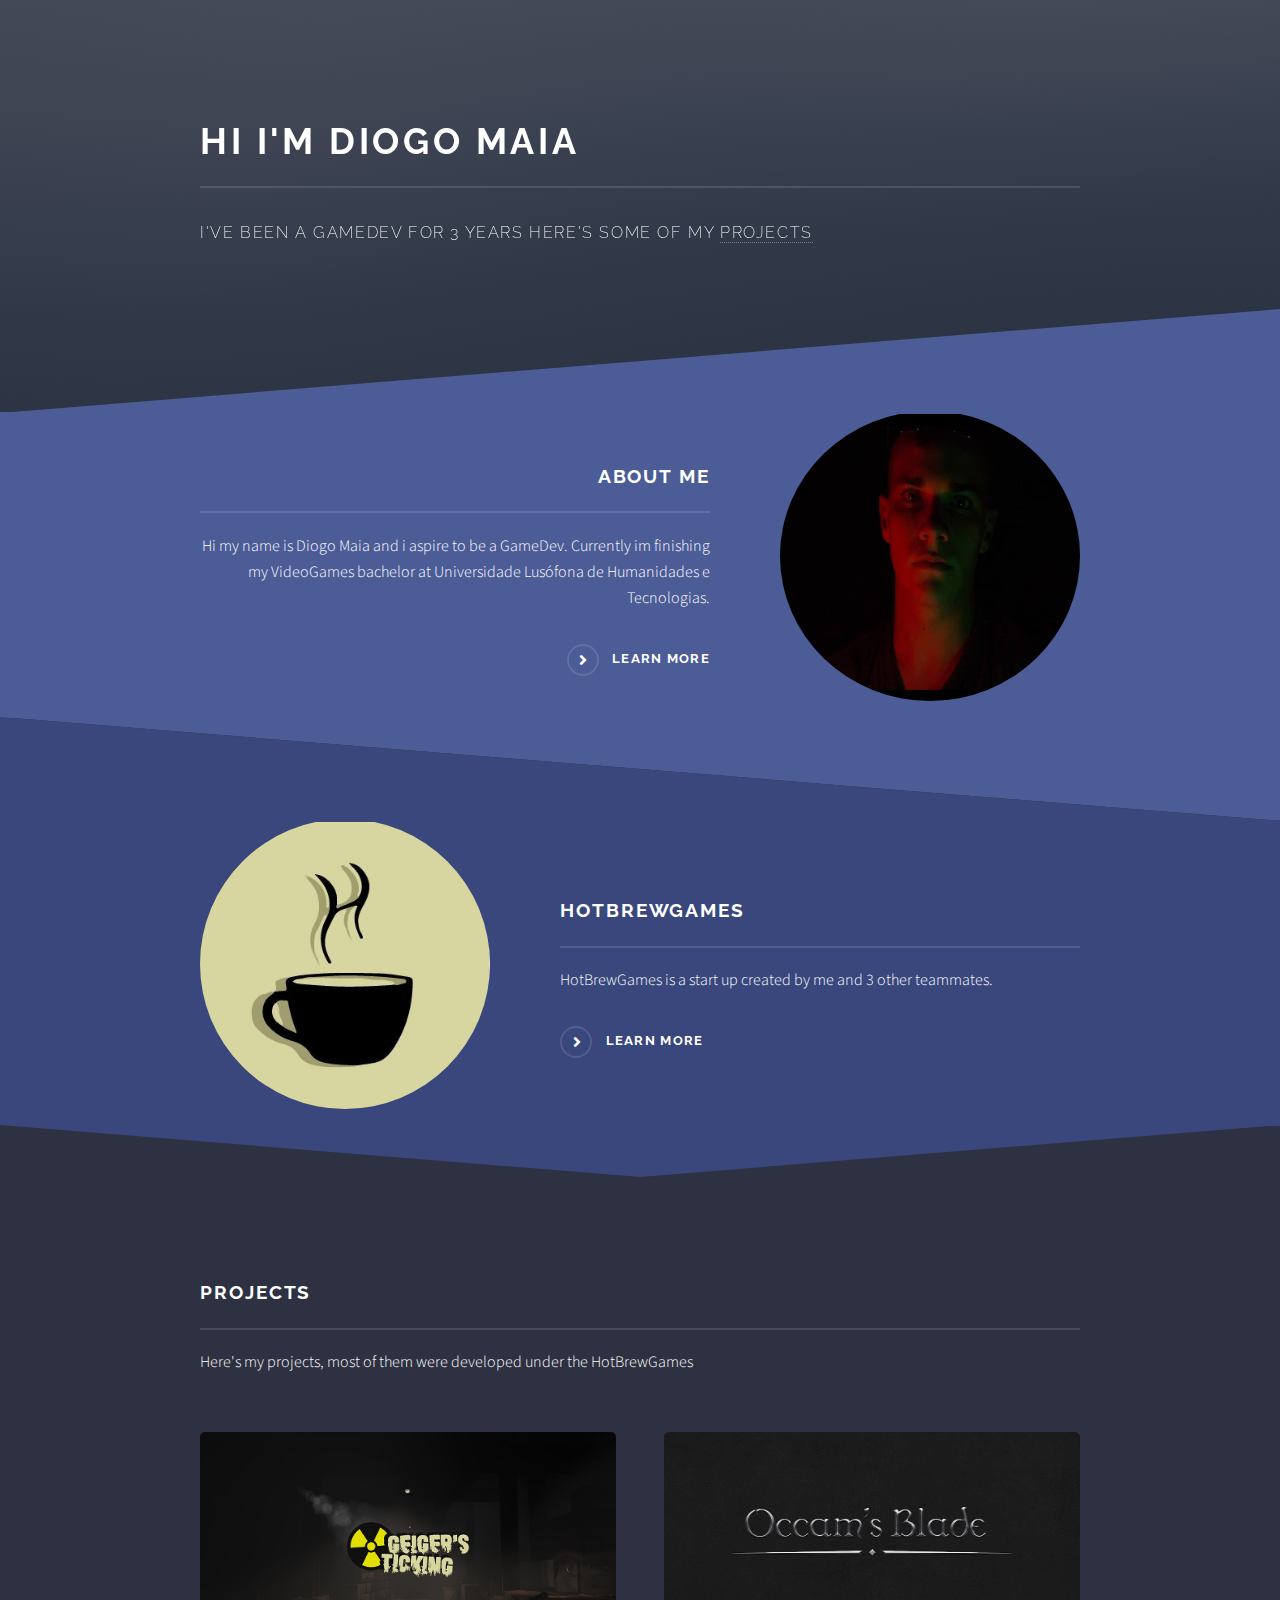
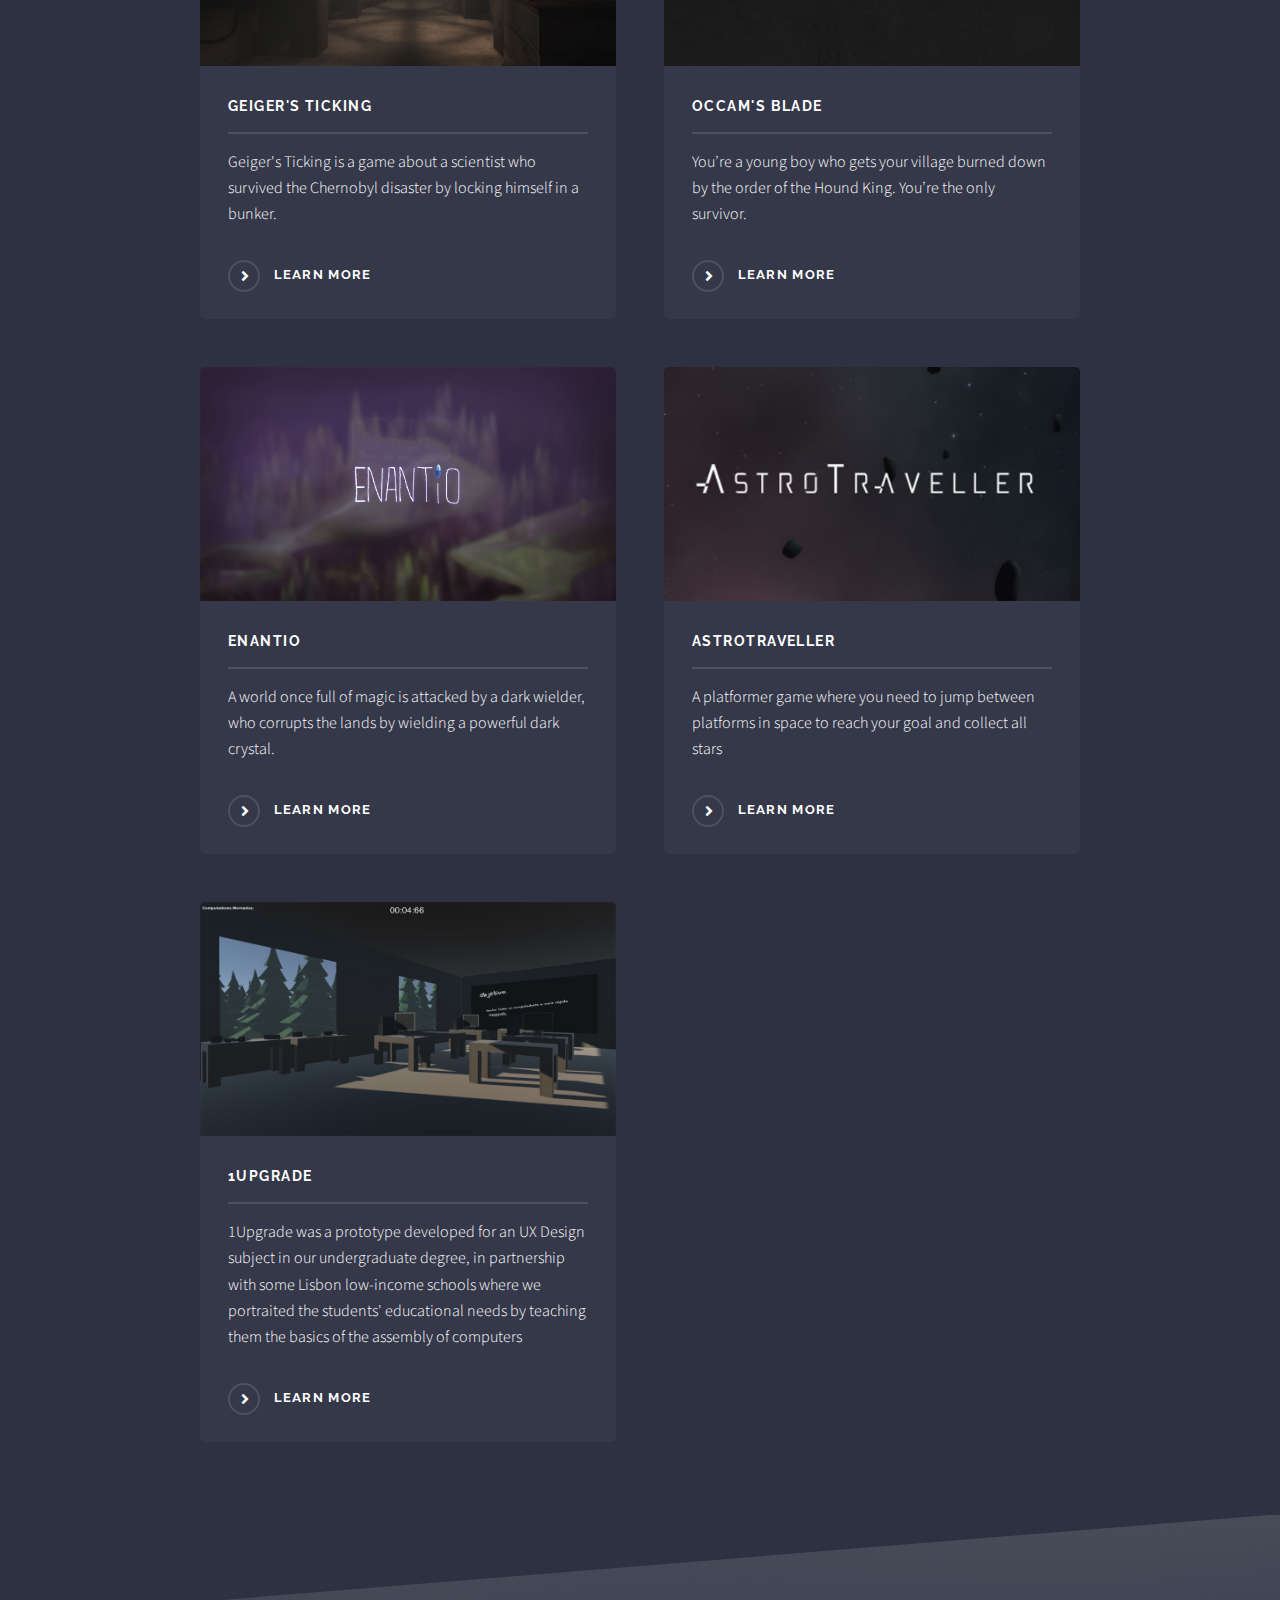
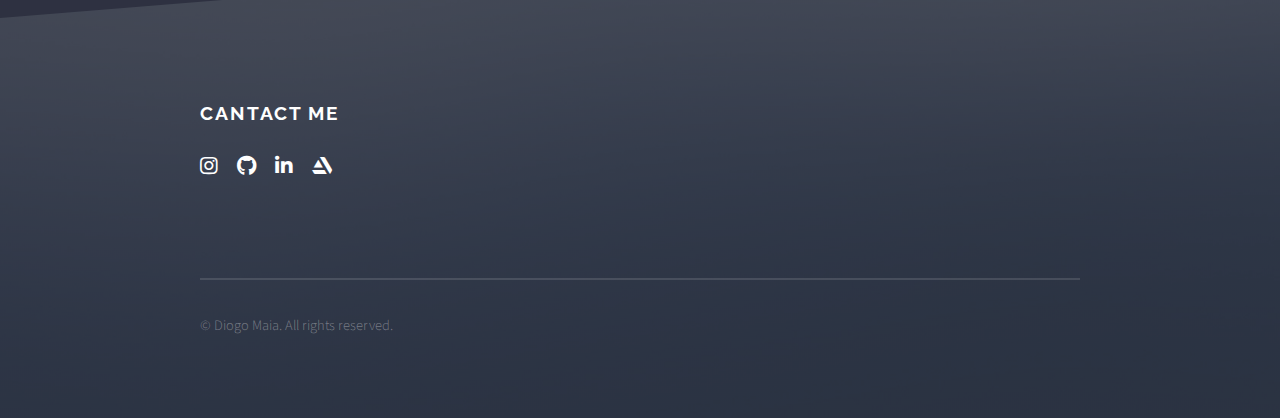
==== commit a7661692: "upgrade" ====
--- a/index.html
+++ b/index.html
@@ -26,7 +26,7 @@
 					<section id="banner">
 						<div class="inner">
 							<h2>Hi i'm Diogo Maia</h2>
-							<p>I've been a gamedev for 3 years here's some of my <a href="http://html5up.net">projects</a></p>
+							<p>I've been a gamedev for 3 years here's some of my <a href="#projects">projects</a></p>
 						</div>
 					</section>
 
@@ -42,7 +42,7 @@
 										<p>Hi my name is Diogo Maia and i aspire to be a GameDev. 
 											Currently im finishing my VideoGames bachelor at Universidade Lusófona de Humanidades e Tecnologias.
 										</p>
-										<a href="#" class="special">Learn more</a>
+										<a href="aboutMe.html" class="special">Learn more</a>
 									</div>
 								</div>
 							</section>
@@ -62,7 +62,7 @@
 						<!-- Four -->
 							<section id="four" class="wrapper alt style1">
 								<div class="inner">
-									<h2 class="major">Projects</h2>
+									<h2 id="projects" class="major">Projects</h2>
 									<p>Here's my projects, most of them were developed under the HotBrewGames</p>
 									<section class="features">
 										<article>
@@ -90,7 +90,7 @@
 											<a href="https://hotbrewgames.github.io/astroT.html" class="special">Learn more</a>
 										</article>
 										<article>
-											<a href="#" class="image"><img src="images/pic04.jpg" alt="" /></a>
+											<a href="#" class="image"><img src="images/1Upgrade/1Upgrade_1.jpg" alt="" /></a>
 											<h3 class="major">1Upgrade</h3>
 											<p>1Upgrade was a prototype developed for an UX Design subject in our undergraduate degree, in partnership with some Lisbon low-income schools where we portraited the students'
 												 educational needs by teaching them the basics of the assembly of computers</p>
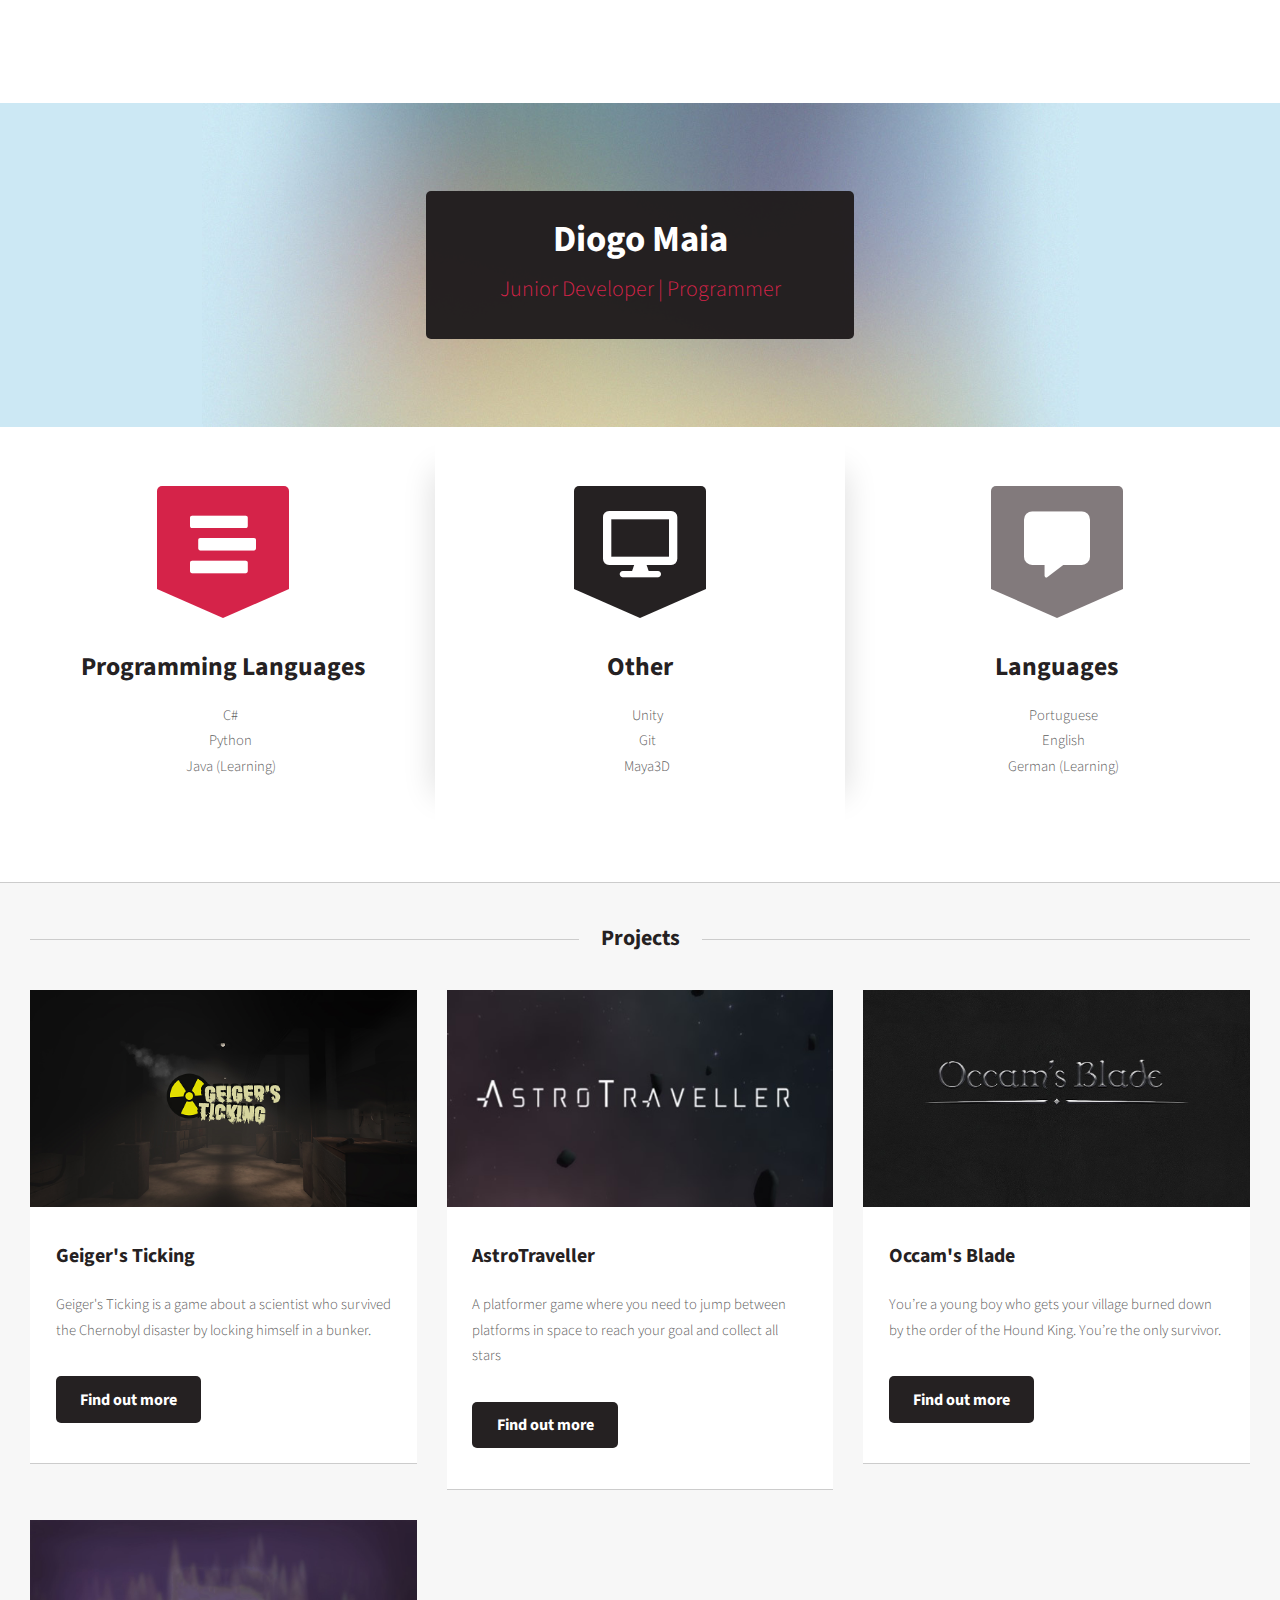
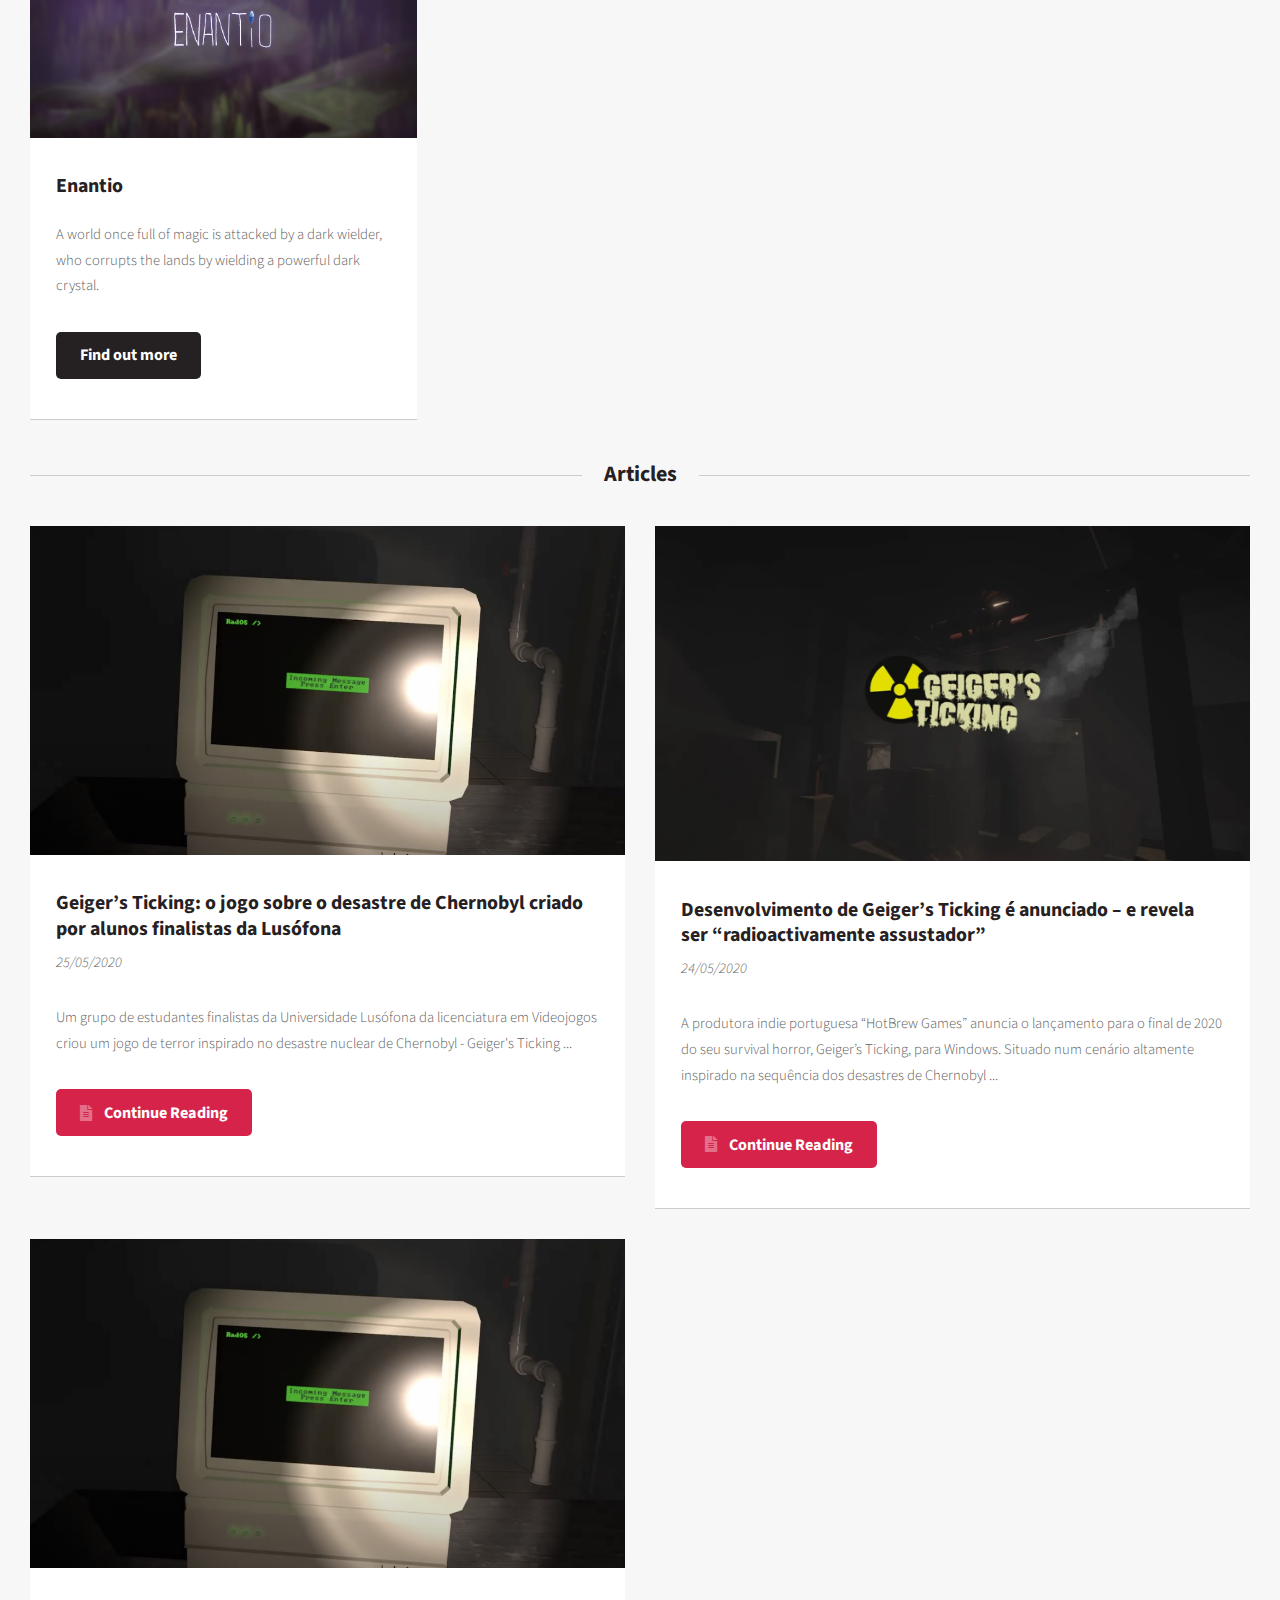
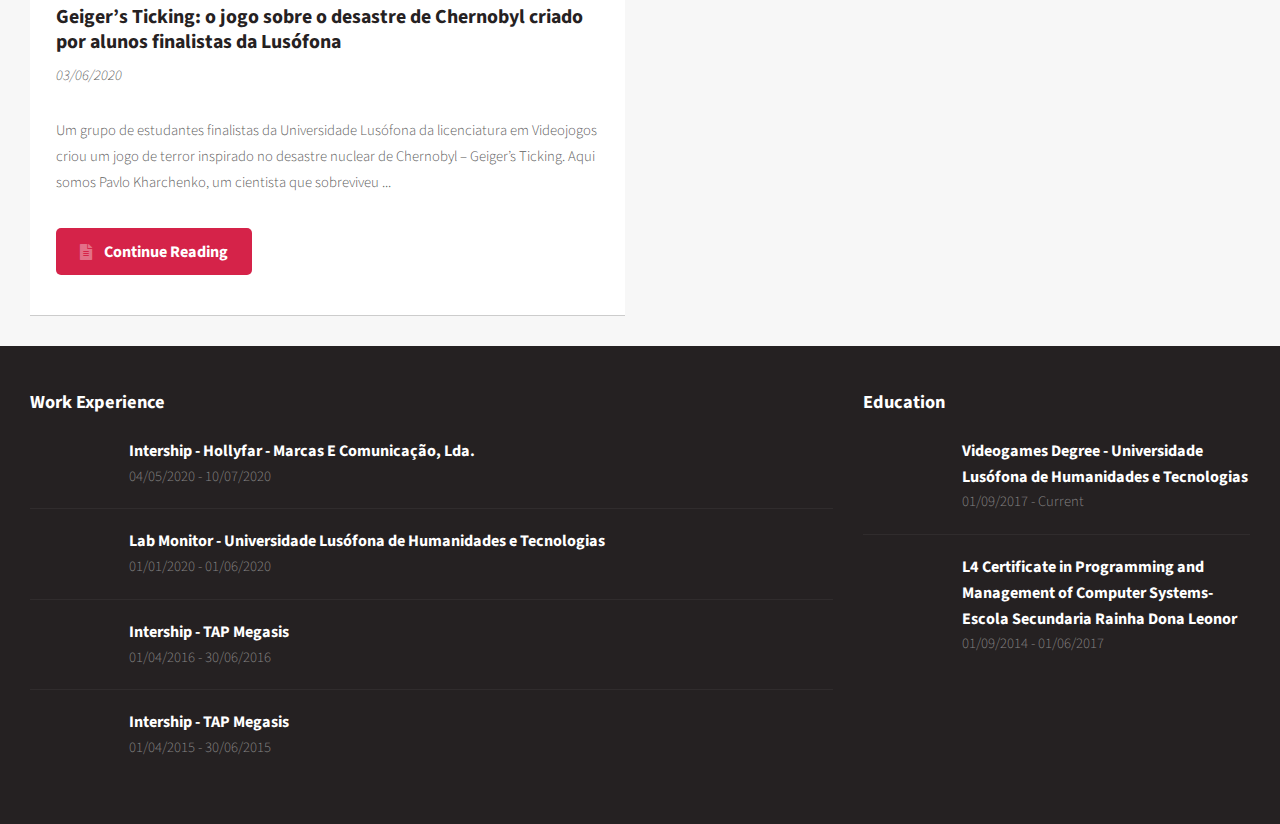
==== commit adf0038c: "New site" ====
--- a/index.html
+++ b/index.html
@@ -1,6 +1,6 @@
 <!DOCTYPE HTML>
 <!--
-	Solid State by HTML5 UP
+	Dopetrope by HTML5 UP
 	html5up.net | @ajlkn
 	Free for personal and commercial use under the CCA 3.0 license (html5up.net/license)
 -->
@@ -10,143 +10,272 @@
 		<meta charset="utf-8" />
 		<meta name="viewport" content="width=device-width, initial-scale=1, user-scalable=no" />
 		<link rel="stylesheet" href="assets/css/main.css" />
-		<noscript><link rel="stylesheet" href="assets/css/noscript.css" /></noscript>
 	</head>
-	<body class="is-preload">
-
-		<!-- Page Wrapper -->
-			<div id="page-wrapper">
-
-				<!-- Header -->
-					<header id="header" class="alt">
-						<h1><a href="index.html">Diogo Maia</a></h1>
-					</header>
-
-				<!-- Banner -->
-					<section id="banner">
-						<div class="inner">
-							<h2>Hi i'm Diogo Maia</h2>
-							<p>I've been a gamedev for 3 years here's some of my <a href="#projects">projects</a></p>
+	<body class="homepage is-preload">
+		<div id="page-wrapper">
+
+			<!-- Header -->
+				<section id="header">
+
+					<!-- Banner -->
+						<section id="banner">
+							<header>
+								<h2>Diogo Maia</h2>
+								<p>Junior Developer | Programmer</p>
+							</header>
+						</section>
+
+					<!-- Intro -->
+						<section id="intro" class="container">
+							<div class="row">
+								<div class="col-4 col-12-medium">
+									<section class="first">
+										<i class="icon solid featured fa-stream"></i>
+										<header>
+											<h2>Programming Languages</h2>
+										</header>
+										<ul>
+											<p>C#</p>
+											<p>Python</p>
+											<p>Java (Learning)</p>
+										</ul>
+									</section>
+								</div>
+								<div class="col-4 col-12-medium">
+									<section class="middle">
+										<i class="icon solid featured alt fa-desktop"></i>
+										<header>
+											<h2>Other</h2>
+										</header>
+										<ul>
+											<p>Unity</p>
+											<p>Git</p>
+											<p>Maya3D</p>											
+										</ul>
+									</section>
+								</div>
+								<div class="col-4 col-12-medium">
+									<section class="last">
+										<i class="icon solid featured alt2 fa-comment-alt"></i>
+										<header>
+											<h2>Languages</h2>
+										</header>
+										<ul>
+											<p>Portuguese</p>
+											<p>English</p>
+											<p>German (Learning)</p>											
+										</ul>
+									</section>
+								</div>
+							</div>
+						</section>
+
+				</section>
+
+			<!-- Main -->
+				<section id="main">
+					<div class="container">
+						<div class="row">
+							<div class="col-12">
+
+								<!-- Portfolio -->
+									<section>
+										<header class="major">
+											<h2>Projects</h2>
+										</header>
+										<div class="row">
+											<div class="col-4 col-6-medium col-12-small">
+												<section class="box">
+													<a href="#" class="image featured"><img src="images/GamesLogo/Geiger.png" alt="" /></a>
+													<header>
+														<h3>Geiger's Ticking</h3>
+													</header>
+													<p>Geiger's Ticking is a game about a scientist who survived the Chernobyl disaster by locking himself in a bunker.</p>
+													<footer>
+														<ul class="actions">
+															<li><a href="https://hotbrewgames.github.io/geiger.html" class="button alt">Find out more</a></li>
+														</ul>
+													</footer>
+												</section>
+											</div>
+											<div class="col-4 col-6-medium col-12-small">
+												<section class="box">
+													<a href="#" class="image featured"><img src="images/GamesLogo/AstroT.png" alt="" /></a>
+													<header>
+														<h3>AstroTraveller</h3>
+													</header>
+													<p>A platformer game where you need to jump between platforms in space to reach your goal and collect all stars</p>
+													<footer>
+														<ul class="actions">
+															<li><a href="https://hotbrewgames.github.io/astroT.html" class="button alt">Find out more</a></li>
+														</ul>
+													</footer>
+												</section>
+											</div>
+											<div class="col-4 col-6-medium col-12-small">
+												<section class="box">
+													<a href="#" class="image featured"><img src="images/GamesLogo/OccamsBlade.jpg" alt="" /></a>
+													<header>
+														<h3>Occam's Blade</h3>
+													</header>
+													<p>You’re a young boy who gets your village burned down by the order of the Hound King. You’re the only survivor.</p>
+													<footer>
+														<ul class="actions">
+															<li><a href="https://hotbrewgames.github.io/occams.html" class="button alt">Find out more</a></li>
+														</ul>
+													</footer>
+												</section>
+											</div>
+											<div class="col-4 col-6-medium col-12-small">
+												<section class="box">
+													<a href="#" class="image featured"><img src="images/GamesLogo/Enantio.jpg" alt="" /></a>
+													<header>
+														<h3>Enantio</h3>
+													</header>
+													<p>A world once full of magic is attacked by a dark wielder, who corrupts the lands by wielding a powerful dark crystal.</p>
+													<footer>
+														<ul class="actions">
+															<li><a href="https://hotbrewgames.github.io/enantio.html" class="button alt">Find out more</a></li>
+														</ul>
+													</footer>
+												</section>
+											</div>											
+										</div>
+									</section>
+
+							</div>
+							<div class="col-12">
+
+								<!-- Blog -->
+									<section>
+										<header class="major">
+											<h2>Articles</h2>
+										</header>
+										<div class="row">
+											<div class="col-6 col-12-small">
+												<section class="box">
+													<a href="#" class="image featured"><img src="images/Articles/msn.png" alt="" /></a>
+													<header>
+														<h3>Geiger’s Ticking: o jogo sobre o desastre de Chernobyl criado por alunos finalistas da Lusófona </h3>
+														<p>25/05/2020</p>
+													</header>
+													<p>Um grupo de estudantes finalistas da Universidade Lusófona da licenciatura em Videojogos criou um jogo de terror inspirado no desastre nuclear de Chernobyl - Geiger's Ticking ...</p>
+													<footer>
+														<ul class="actions">
+															<li><a href="https://www.msn.com/pt-pt/noticias/ciencia-e-tecnologia/geigers-ticking-o-jogo-sobre-o-desastre-de-chernobyl-criado-por-alunos-finalistas-da-lus%C3%B3fona/ar-BB14yQdF" class="button icon solid fa-file-alt">Continue Reading</a></li>
+														</ul>
+													</footer>
+												</section>
+											</div>
+											<div class="col-6 col-12-small">
+												<section class="box">
+													<a href="#" class="image featured"><img src="images/Articles/gamehub.png" alt="" /></a>
+													<header>
+														<h3>Desenvolvimento de Geiger’s Ticking é anunciado – e revela ser “radioactivamente assustador”</h3>
+														<p>24/05/2020</p>
+													</header>
+													<p>A produtora indie portuguesa “HotBrew Games” anuncia o lançamento para o final de 2020 do seu survival horror, Geiger’s Ticking, para Windows. Situado num cenário altamente inspirado na sequência dos desastres de Chernobyl  ...</p>
+													<footer>
+														<ul class="actions">
+															<li><a href="https://www.gamehub.pt/desenvolvimento-de-geigers-ticking-e-anunciado-e-revela-ser-radioactivamente-assustador/" class="button icon solid fa-file-alt">Continue Reading</a></li>
+														</ul>
+													</footer>
+												</section>
+											</div>
+											<div class="col-6 col-12-small">
+												<section class="box">
+													<a href="#" class="image featured"><img src="images/Articles/pcguia.png" alt="" /></a>
+													<header>
+														<h3>Geiger’s Ticking: o jogo sobre o desastre de Chernobyl criado por alunos finalistas da Lusófona</h3>
+														<p>03/06/2020</p>
+													</header>
+													<p>Um grupo de estudantes finalistas da Universidade Lusófona da licenciatura em Videojogos criou um jogo de terror inspirado no desastre nuclear de Chernobyl – Geiger’s Ticking.	Aqui somos Pavlo Kharchenko, um cientista que sobreviveu ...</p>
+													<footer>
+														<ul class="actions">
+															<li><a href="https://www.pcguia.pt/2020/05/geigers-ticking-o-jogo-sobre-o-desastre-de-chernobyl-criado-por-alunos-finalistas-da-lusofona/" class="button icon solid fa-file-alt">Continue Reading</a></li>
+														</ul>
+													</footer>
+												</section>
+											</div>
+										</div>
+									</section>
+
+							</div>
 						</div>
-					</section>
-
-				<!-- Wrapper -->
-					<section id="wrapper">
-
-						<!-- One -->
-							<section id="one" class="wrapper spotlight style1">
-								<div class="inner">
-									<img src="images/Me.jpg" id="me" alt="" />
-									<div class="content">
-										<h2 class="major">About Me</h2>
-										<p>Hi my name is Diogo Maia and i aspire to be a GameDev. 
-											Currently im finishing my VideoGames bachelor at Universidade Lusófona de Humanidades e Tecnologias.
-										</p>
-										<a href="aboutMe.html" class="special">Learn more</a>
-									</div>
-								</div>
-							</section>
-
-						<!-- Two -->
-							<section id="two" class="wrapper alt spotlight style4">
-								<div class="inner">
-									<img src="images/HotBrewGamesIcon.jpg" id="logo" alt="" />
-									<div class="content">
-										<h2 class="major">HotBrewGames</h2>
-										<p>HotBrewGames is a start up created by me and 3 other teammates.</p>
-										<a href="https://hotbrewgames.github.io/" class="special">Learn more</a>
-									</div>
-								</div>
-							</section>
-
-						<!-- Four -->
-							<section id="four" class="wrapper alt style1">
-								<div class="inner">
-									<h2 id="projects" class="major">Projects</h2>
-									<p>Here's my projects, most of them were developed under the HotBrewGames</p>
-									<section class="features">
-										<article>
-											<a href="#" class="image"><img src="images/GamesLogo/Geiger.png" alt="" /></a>
-											<h3 class="major">Geiger's Ticking</h3>
-											<p>Geiger's Ticking is a game about a scientist who survived the Chernobyl disaster by locking himself in a bunker.</p>
-											<a href="https://hotbrewgames.github.io/geiger.html" class="special">Learn more</a>
-										</article>
-										<article>
-											<a href="#" class="image"><img src="images/GamesLogo/OccamsBlade.jpg" alt="" /></a>
-											<h3 class="major">Occam's Blade</h3>
-											<p>You’re a young boy who gets your village burned down by the order of the Hound King. You’re the only survivor.</p>
-											<a href="https://hotbrewgames.github.io/occams.html" class="special">Learn more</a>
-										</article>
-										<article>
-											<a href="#" class="image"><img src="images/GamesLogo/Enantio.jpg" alt="" /></a>
-											<h3 class="major">Enantio</h3>
-											<p>A world once full of magic is attacked by a dark wielder, who corrupts the lands by wielding a powerful dark crystal.</p>
-											<a href="https://hotbrewgames.github.io/enantio.html" class="special">Learn more</a>
-										</article>
-										<article>
-											<a href="#" class="image"><img src="images/GamesLogo/AstroT.png" alt="" /></a>
-											<h3 class="major">AstroTraveller</h3>
-											<p>A platformer game where you need to jump between platforms in space to reach your goal and collect all stars</p>
-											<a href="https://hotbrewgames.github.io/astroT.html" class="special">Learn more</a>
-										</article>
-										<article>
-											<a href="#" class="image"><img src="images/1Upgrade/1Upgrade_1.jpg" alt="" /></a>
-											<h3 class="major">1Upgrade</h3>
-											<p>1Upgrade was a prototype developed for an UX Design subject in our undergraduate degree, in partnership with some Lisbon low-income schools where we portraited the students'
-												 educational needs by teaching them the basics of the assembly of computers</p>
-											<a href="https://hotbrewgames.github.io/1upgrade.html" class="special">Learn more</a>
-										</article><!--
-										<article>
-											<a href="#" class="image"><img src="images/pic05.jpg" alt="" /></a>
-											<h3 class="major">Occam's Blade VR</h3>
-											<p></p>
-											<a href="#" class="special">Learn more</a>
-										</article>
-										<article>
-											<a href="#" class="image"><img src="images/pic06.jpg" alt="" /></a>
-											<h3 class="major">Bairro Alto Escape</h3>
-											<p></p>
-											<a href="#" class="special">Learn more</a>
-										</article>
-										<article>
-											<a href="#" class="image"><img src="images/pic07.jpg" alt="" /></a>
-											<h3 class="major">Quiz</h3>
-											<p></p>
-											<a href="#" class="special">Learn more</a>
-										</article>
-										<article>
-											<a href="#" class="image"><img src="images/pic07.jpg" alt="" /></a>
-											<h3 class="major">Gravity And Color</h3>
-											<p></p>
-											<a href="#" class="special">Learn more</a>
-										</article>-->
-									</section>
-								</div>
-							</section>
-
-					</section>
-
-				<!-- Footer -->
-					<section id="footer">
-						<div class="inner">
-							<h2>Cantact Me </h2>
-							<ul class="icons">										
-								<li><a href="https://www.instagram.com/idk_maia/" class="icon brands alt fa-instagram"><span class="label">Instagram</span></a></li>
-								<li><a href="https://github.com/Diogo-Maia" class="icon brands alt fa-github"><span class="label">GitHub</span></a></li>
-								<li><a href="https://www.linkedin.com/in/diogo-maia-63551a196/" class="icon brands alt fa-linkedin-in"><span class="label">LinkedIn</span></a></li>
-								<li><a href="https://diogomaia.artstation.com/" class="icon brands alt fa-artstation"><span class="label">Artstation</span></a></li>
-							</ul>
-							<ul class="copyright">
-								<li>&copy; Diogo Maia. All rights reserved.</li>
-							</ul>
+					</div>
+				</section>
+
+			<!-- Footer -->
+				<section id="footer">
+					<div class="container">
+						<div class="row">
+							<div class="col-8 col-12-medium">
+								<section>
+									<header>
+										<h2>Work Experience</h2>
+									</header>
+									<ul class="dates">
+										<li>
+											<h3>Intership - Hollyfar - Marcas E Comunicação, Lda.</h3>
+											<p>04/05/2020 - 10/07/2020</p>
+										</li>
+										<li>
+											<h3>Lab Monitor - Universidade Lusófona de Humanidades e Tecnologias</h3>
+											<p>01/01/2020 - 01/06/2020</p>
+										</li>
+										<li>
+											<h3>Intership - TAP Megasis</h3>
+											<p>01/04/2016 - 30/06/2016</p>
+										</li>
+										<li>
+											<h3>Intership - TAP Megasis</h3>
+											<p>01/04/2015 - 30/06/2015</p>
+										</li>
+									</ul>
+								</section>
+							</div>
+							<div class="col-4 col-12-medium">
+								<section>
+									<header>
+										<h2>Education</h2>
+									</header>
+									<ul class="dates">
+										<li>
+											<h3><a href="#">Videogames Degree - Universidade Lusófona de Humanidades e Tecnologias</a></h3>
+											<p>01/09/2017 - Current</p>
+										</li>
+										<li>
+											<h3><a href="#">L4 Certificate in Programming and Management of Computer Systems- Escola Secundaria Rainha Dona Leonor</a></h3>
+											<p>01/09/2014 - 01/06/2017</p>
+										</li>
+									</ul>
+								</section>
+							</div>
+							<!--
+							<div class="col-4 col-12-medium">
+								<section>
+									<header>
+										<h2>Vitae tempor lorem</h2>
+									</header>
+									<ul class="social">
+										<li><a class="icon brands fa-facebook-f" href="#"><span class="label">Facebook</span></a></li>
+										<li><a class="icon brands fa-twitter" href="#"><span class="label">Twitter</span></a></li>
+										<li><a class="icon brands fa-dribbble" href="#"><span class="label">Dribbble</span></a></li>
+										<li><a class="icon brands fa-tumblr" href="#"><span class="label">Tumblr</span></a></li>
+										<li><a class="icon brands fa-linkedin-in" href="#"><span class="label">LinkedIn</span></a></li>
+									</ul>
+									
+								</section>
+							</div>
 						</div>
-					</section>
-
-			</div>
+					</div>
+				</section>
+
+		</div>
 
 		<!-- Scripts -->
 			<script src="assets/js/jquery.min.js"></script>
-			<script src="assets/js/jquery.scrollex.min.js"></script>
+			<script src="assets/js/jquery.dropotron.min.js"></script>
 			<script src="assets/js/browser.min.js"></script>
 			<script src="assets/js/breakpoints.min.js"></script>
 			<script src="assets/js/util.js"></script>
--- a/assets/css/main.css
+++ b/assets/css/main.css
@@ -1,8 +1,8 @@
-@import url(fontawesome-all.min.css);
-@import url("https://fonts.googleapis.com/css?family=Raleway:200,700|Source+Sans+Pro:300,600,300italic,600italic");
+@import url("fontawesome-all.min.css");
+@import url("https://fonts.googleapis.com/css?family=Source+Sans+Pro:300,400,700,900,300italic");
 
 /*
-	Solid State by HTML5 UP
+	Dopetrope by HTML5 UP
 	html5up.net | @ajlkn
 	Free for personal and commercial use under the CCA 3.0 license (html5up.net/license)
 */
@@ -33,24 +33,6 @@
 	line-height: 1;
 }
 
-#me{
-	border-radius: 50%;
-	width:300px;
-	height:290px;
-	vertical-align: middle;
-	margin-left: 70px;
-	margin-top: -50px;
-}
-
-#logo{
-	border-radius: 50%;
-	width:300px;
-	height:290px;
-	vertical-align: middle;
-	margin-right: 70px;
-	margin-top: -50px;
-}
-
 ol, ul {
 	list-style: none;
 }
@@ -92,22 +74,6 @@
 
 /* Basic */
 
-	@-ms-viewport {
-		width: device-width;
-	}
-
-	body {
-		-ms-overflow-style: scrollbar;
-	}
-
-	@media screen and (max-width: 480px) {
-
-		html, body {
-			min-width: 320px;
-		}
-
-	}
-
 	html {
 		box-sizing: border-box;
 	}
@@ -117,14 +83,8 @@
 	}
 
 	body {
-		background-color: #2e3141;
-		background-image: linear-gradient(to top, rgba(46, 49, 65, 0.8), rgba(46, 49, 65, 0.8)), url("../../images/bg.jpg");
-		background-size: auto,
- cover;
-		background-attachment: fixed,
- fixed;
-		background-position: center,
- center;
+		background: #252122;
+		background-image: url("images/bg02.png");
 	}
 
 		body.is-preload *, body.is-preload *:before, body.is-preload *:after {
@@ -138,256 +98,122 @@
 			transition: none !important;
 		}
 
-/* Type */
-
-	body, input, select, textarea {
-		color: #ffffff;
-		font-family: "Source Sans Pro", Helvetica, sans-serif;
-		font-size: 16.5pt;
+	body, input, textarea, select {
+		font-family: 'Source Sans Pro';
 		font-weight: 300;
-		line-height: 1.65;
-	}
-
-		@media screen and (max-width: 1680px) {
-
-			body, input, select, textarea {
-				font-size: 13pt;
-			}
-
-		}
-
-		@media screen and (max-width: 1280px) {
-
-			body, input, select, textarea {
-				font-size: 12pt;
-			}
-
-		}
-
-		@media screen and (max-width: 980px) {
-
-			body, input, select, textarea {
-				font-size: 12pt;
-			}
-
-		}
-
-		@media screen and (max-width: 736px) {
-
-			body, input, select, textarea {
-				font-size: 12pt;
-			}
-
-		}
-
-		@media screen and (max-width: 480px) {
-
-			body, input, select, textarea {
-				font-size: 12pt;
-			}
-
-		}
-
-	a {
-		-moz-transition: color 0.2s ease-in-out, border-bottom-color 0.2s ease-in-out;
-		-webkit-transition: color 0.2s ease-in-out, border-bottom-color 0.2s ease-in-out;
-		-ms-transition: color 0.2s ease-in-out, border-bottom-color 0.2s ease-in-out;
-		transition: color 0.2s ease-in-out, border-bottom-color 0.2s ease-in-out;
-		border-bottom: dotted 1px rgba(255, 255, 255, 0.35);
-		color: #ffffff;
-		text-decoration: none;
-	}
-
-		a:hover {
-			border-bottom-color: transparent;
-			color: #ffffff !important;
-		}
-
-		a.special:not(.button) {
-			text-decoration: none;
-			border-bottom: 0;
-			display: block;
-			font-family: Raleway, Helvetica, sans-serif;
-			font-size: 0.8em;
-			font-weight: 700;
-			letter-spacing: 0.1em;
-			margin: 0 0 2em 0;
-			text-transform: uppercase;
-		}
-
-			a.special:not(.button):before {
-				-moz-osx-font-smoothing: grayscale;
-				-webkit-font-smoothing: antialiased;
-				display: inline-block;
-				font-style: normal;
-				font-variant: normal;
-				text-rendering: auto;
-				line-height: 1;
-				text-transform: none !important;
-				font-family: 'Font Awesome 5 Free';
-				font-weight: 900;
-			}
-
-			a.special:not(.button):before {
-				-moz-transition: background-color 0.2s ease-in-out;
-				-webkit-transition: background-color 0.2s ease-in-out;
-				-ms-transition: background-color 0.2s ease-in-out;
-				transition: background-color 0.2s ease-in-out;
-				border-radius: 100%;
-				border: solid 2px rgba(255, 255, 255, 0.125);
-				content: '\f105';
-				display: inline-block;
-				font-size: 1.25em;
-				height: 2em;
-				line-height: 1.75em;
-				margin-right: 0.85em;
-				text-align: center;
-				text-indent: 0.15em;
-				vertical-align: middle;
-				width: 2em;
-			}
-
-			a.special:not(.button):hover:before {
-				background-color: rgba(255, 255, 255, 0.025);
-			}
-
-			a.special:not(.button):active:before {
-				background-color: rgba(255, 255, 255, 0.075);
-			}
+		color: #5d5d5d;
+		font-size: 14pt;
+		line-height: 1.75em;
+	}
 
 	strong, b {
-		color: #ffffff;
-		font-weight: 600;
-	}
-
-	em, i {
+		color: #252122;
+		font-weight: 400;
+	}
+
+	i, em {
 		font-style: italic;
 	}
 
-	p {
-		margin: 0 0 2em 0;
-	}
-
-	h1, h2, h3, h4, h5, h6 {
-		color: #ffffff;
-		font-family: Raleway, Helvetica, sans-serif;
-		font-weight: 700;
-		letter-spacing: 0.1em;
-		margin: 0 0 1em 0;
-		text-transform: uppercase;
-	}
-
-		h1 a, h2 a, h3 a, h4 a, h5 a, h6 a {
-			color: inherit;
-			text-decoration: none;
-			border-bottom: 0;
-		}
-
-		h1 span, h2 span, h3 span, h4 span, h5 span, h6 span {
-			font-weight: 200;
-		}
-
-		h1.major, h2.major, h3.major, h4.major, h5.major, h6.major {
-			padding-bottom: 1em;
-			border-bottom: solid 2px rgba(255, 255, 255, 0.125);
-		}
-
-	h2 {
-		font-size: 1.2em;
-	}
-
-	h3 {
-		font-size: 0.9em;
-	}
-
-	h4 {
-		font-size: 0.7em;
-	}
-
-	h5 {
-		font-size: 0.7em;
-	}
-
-	h6 {
-		font-size: 0.7em;
-	}
-
-	@media screen and (max-width: 736px) {
-
-		h2 {
-			font-size: 1em;
-		}
-
-		h3 {
-			font-size: 0.8em;
-		}
-
-	}
-
 	sub {
-		font-size: 0.8em;
 		position: relative;
 		top: 0.5em;
+		font-size: 0.8em;
 	}
 
 	sup {
-		font-size: 0.8em;
 		position: relative;
 		top: -0.5em;
+		font-size: 0.8em;
 	}
 
 	blockquote {
-		border-left: solid 4px rgba(255, 255, 255, 0.125);
+		border-left: solid 0.75em #dddddd;
+		padding: 1em 0 1em 1.5em;
 		font-style: italic;
-		margin: 0 0 2em 0;
-		padding: 0.5em 0 0.5em 2em;
-	}
-
-	code {
-		background: rgba(255, 255, 255, 0.025);
-		border-radius: 5px;
-		border: solid 2px rgba(255, 255, 255, 0.125);
-		font-family: "Courier New", monospace;
-		font-size: 0.9em;
-		margin: 0 0.25em;
-		padding: 0.25em 0.65em;
-	}
-
-	pre {
-		-webkit-overflow-scrolling: touch;
-		font-family: "Courier New", monospace;
-		font-size: 0.9em;
-		margin: 0 0 2em 0;
-	}
-
-		pre code {
-			display: block;
-			line-height: 1.75em;
-			padding: 1em 1.5em;
-			overflow-x: auto;
-		}
+	}
+
+	h1, h2, h3, h4, h5, h6 {
+		color: #252122;
+		font-weight: 700;
+	}
+
+	h1 a, h2 a, h3 a, h4 a, h5 a, h6 a {
+		color: inherit;
+		text-decoration: none;
+	}
+
+	h2 {
+		font-size: 1.5em;
+	}
+
+	h3 {
+		font-size: 1.35em;
+	}
+
+	a {
+		color: #d52349;
+		text-decoration: underline;
+	}
+
+		a:hover {
+			text-decoration: none;
+		}
+
+	br.clear {
+		clear: both;
+	}
 
 	hr {
 		border: 0;
-		border-bottom: solid 2px rgba(255, 255, 255, 0.125);
-		margin: 2.5em 0;
-	}
-
-		hr.major {
-			margin: 4em 0;
-		}
-
-	.align-left {
-		text-align: left;
-	}
-
-	.align-center {
-		text-align: center;
-	}
-
-	.align-right {
-		text-align: right;
-	}
+		border-top: solid 1px #dddddd;
+		height: 1px;
+		margin: 2em 0 2em 0;
+	}
+
+	p, ul, ol, dl, table {
+		margin-bottom: 2em;
+	}
+
+/* Container */
+
+	.container {
+		margin: 0 auto;
+		max-width: 100%;
+		width: 70em;
+	}
+
+		@media screen and (max-width: 1680px) {
+
+			.container {
+				width: 70em;
+			}
+
+		}
+
+		@media screen and (max-width: 1280px) {
+
+			.container {
+				width: calc(100% - 60px);
+			}
+
+		}
+
+		@media screen and (max-width: 980px) {
+
+			.container {
+				width: calc(100% - 80px);
+			}
+
+		}
+
+		@media screen and (max-width: 736px) {
+
+			.container {
+				width: calc(100% - 40px);
+			}
+
+		}
 
 /* Row */
 
@@ -531,105 +357,105 @@
 		}
 
 		.row.gtr-0 {
-			margin-top: 0;
-			margin-left: 0em;
+			margin-top: 0px;
+			margin-left: 0px;
 		}
 
 			.row.gtr-0 > * {
-				padding: 0 0 0 0em;
+				padding: 0px 0 0 0px;
 			}
 
 			.row.gtr-0.gtr-uniform {
-				margin-top: 0em;
+				margin-top: 0px;
 			}
 
 				.row.gtr-0.gtr-uniform > * {
-					padding-top: 0em;
+					padding-top: 0px;
 				}
 
 		.row.gtr-25 {
-			margin-top: 0;
-			margin-left: -0.4375em;
+			margin-top: -12.5px;
+			margin-left: -12.5px;
 		}
 
 			.row.gtr-25 > * {
-				padding: 0 0 0 0.4375em;
+				padding: 12.5px 0 0 12.5px;
 			}
 
 			.row.gtr-25.gtr-uniform {
-				margin-top: -0.4375em;
+				margin-top: -12.5px;
 			}
 
 				.row.gtr-25.gtr-uniform > * {
-					padding-top: 0.4375em;
+					padding-top: 12.5px;
 				}
 
 		.row.gtr-50 {
-			margin-top: 0;
-			margin-left: -0.875em;
+			margin-top: -25px;
+			margin-left: -25px;
 		}
 
 			.row.gtr-50 > * {
-				padding: 0 0 0 0.875em;
+				padding: 25px 0 0 25px;
 			}
 
 			.row.gtr-50.gtr-uniform {
-				margin-top: -0.875em;
+				margin-top: -25px;
 			}
 
 				.row.gtr-50.gtr-uniform > * {
-					padding-top: 0.875em;
+					padding-top: 25px;
 				}
 
 		.row {
-			margin-top: 0;
-			margin-left: -1.75em;
+			margin-top: -50px;
+			margin-left: -50px;
 		}
 
 			.row > * {
-				padding: 0 0 0 1.75em;
+				padding: 50px 0 0 50px;
 			}
 
 			.row.gtr-uniform {
-				margin-top: -1.75em;
+				margin-top: -50px;
 			}
 
 				.row.gtr-uniform > * {
-					padding-top: 1.75em;
+					padding-top: 50px;
 				}
 
 		.row.gtr-150 {
-			margin-top: 0;
-			margin-left: -2.625em;
+			margin-top: -75px;
+			margin-left: -75px;
 		}
 
 			.row.gtr-150 > * {
-				padding: 0 0 0 2.625em;
+				padding: 75px 0 0 75px;
 			}
 
 			.row.gtr-150.gtr-uniform {
-				margin-top: -2.625em;
+				margin-top: -75px;
 			}
 
 				.row.gtr-150.gtr-uniform > * {
-					padding-top: 2.625em;
+					padding-top: 75px;
 				}
 
 		.row.gtr-200 {
-			margin-top: 0;
-			margin-left: -3.5em;
+			margin-top: -100px;
+			margin-left: -100px;
 		}
 
 			.row.gtr-200 > * {
-				padding: 0 0 0 3.5em;
+				padding: 100px 0 0 100px;
 			}
 
 			.row.gtr-200.gtr-uniform {
-				margin-top: -3.5em;
+				margin-top: -100px;
 			}
 
 				.row.gtr-200.gtr-uniform > * {
-					padding-top: 3.5em;
+					padding-top: 100px;
 				}
 
 		@media screen and (max-width: 1680px) {
@@ -774,105 +600,105 @@
 				}
 
 				.row.gtr-0 {
-					margin-top: 0;
-					margin-left: 0em;
+					margin-top: 0px;
+					margin-left: 0px;
 				}
 
 					.row.gtr-0 > * {
-						padding: 0 0 0 0em;
+						padding: 0px 0 0 0px;
 					}
 
 					.row.gtr-0.gtr-uniform {
-						margin-top: 0em;
+						margin-top: 0px;
 					}
 
 						.row.gtr-0.gtr-uniform > * {
-							padding-top: 0em;
+							padding-top: 0px;
 						}
 
 				.row.gtr-25 {
-					margin-top: 0;
-					margin-left: -0.4375em;
+					margin-top: -12.5px;
+					margin-left: -12.5px;
 				}
 
 					.row.gtr-25 > * {
-						padding: 0 0 0 0.4375em;
+						padding: 12.5px 0 0 12.5px;
 					}
 
 					.row.gtr-25.gtr-uniform {
-						margin-top: -0.4375em;
+						margin-top: -12.5px;
 					}
 
 						.row.gtr-25.gtr-uniform > * {
-							padding-top: 0.4375em;
+							padding-top: 12.5px;
 						}
 
 				.row.gtr-50 {
-					margin-top: 0;
-					margin-left: -0.875em;
+					margin-top: -25px;
+					margin-left: -25px;
 				}
 
 					.row.gtr-50 > * {
-						padding: 0 0 0 0.875em;
+						padding: 25px 0 0 25px;
 					}
 
 					.row.gtr-50.gtr-uniform {
-						margin-top: -0.875em;
+						margin-top: -25px;
 					}
 
 						.row.gtr-50.gtr-uniform > * {
-							padding-top: 0.875em;
+							padding-top: 25px;
 						}
 
 				.row {
-					margin-top: 0;
-					margin-left: -1.75em;
+					margin-top: -50px;
+					margin-left: -50px;
 				}
 
 					.row > * {
-						padding: 0 0 0 1.75em;
+						padding: 50px 0 0 50px;
 					}
 
 					.row.gtr-uniform {
-						margin-top: -1.75em;
+						margin-top: -50px;
 					}
 
 						.row.gtr-uniform > * {
-							padding-top: 1.75em;
+							padding-top: 50px;
 						}
 
 				.row.gtr-150 {
-					margin-top: 0;
-					margin-left: -2.625em;
+					margin-top: -75px;
+					margin-left: -75px;
 				}
 
 					.row.gtr-150 > * {
-						padding: 0 0 0 2.625em;
+						padding: 75px 0 0 75px;
 					}
 
 					.row.gtr-150.gtr-uniform {
-						margin-top: -2.625em;
+						margin-top: -75px;
 					}
 
 						.row.gtr-150.gtr-uniform > * {
-							padding-top: 2.625em;
+							padding-top: 75px;
 						}
 
 				.row.gtr-200 {
-					margin-top: 0;
-					margin-left: -3.5em;
+					margin-top: -100px;
+					margin-left: -100px;
 				}
 
 					.row.gtr-200 > * {
-						padding: 0 0 0 3.5em;
+						padding: 100px 0 0 100px;
 					}
 
 					.row.gtr-200.gtr-uniform {
-						margin-top: -3.5em;
+						margin-top: -100px;
 					}
 
 						.row.gtr-200.gtr-uniform > * {
-							padding-top: 3.5em;
+							padding-top: 100px;
 						}
 
 		}
@@ -1019,105 +845,105 @@
 				}
 
 				.row.gtr-0 {
-					margin-top: 0;
-					margin-left: 0em;
+					margin-top: 0px;
+					margin-left: 0px;
 				}
 
 					.row.gtr-0 > * {
-						padding: 0 0 0 0em;
+						padding: 0px 0 0 0px;
 					}
 
 					.row.gtr-0.gtr-uniform {
-						margin-top: 0em;
+						margin-top: 0px;
 					}
 
 						.row.gtr-0.gtr-uniform > * {
-							padding-top: 0em;
+							padding-top: 0px;
 						}
 
 				.row.gtr-25 {
-					margin-top: 0;
-					margin-left: -0.4375em;
+					margin-top: -7.5px;
+					margin-left: -7.5px;
 				}
 
 					.row.gtr-25 > * {
-						padding: 0 0 0 0.4375em;
+						padding: 7.5px 0 0 7.5px;
 					}
 
 					.row.gtr-25.gtr-uniform {
-						margin-top: -0.4375em;
+						margin-top: -7.5px;
 					}
 
 						.row.gtr-25.gtr-uniform > * {
-							padding-top: 0.4375em;
+							padding-top: 7.5px;
 						}
 
 				.row.gtr-50 {
-					margin-top: 0;
-					margin-left: -0.875em;
+					margin-top: -15px;
+					margin-left: -15px;
 				}
 
 					.row.gtr-50 > * {
-						padding: 0 0 0 0.875em;
+						padding: 15px 0 0 15px;
 					}
 
 					.row.gtr-50.gtr-uniform {
-						margin-top: -0.875em;
+						margin-top: -15px;
 					}
 
 						.row.gtr-50.gtr-uniform > * {
-							padding-top: 0.875em;
+							padding-top: 15px;
 						}
 
 				.row {
-					margin-top: 0;
-					margin-left: -1.75em;
+					margin-top: -30px;
+					margin-left: -30px;
 				}
 
 					.row > * {
-						padding: 0 0 0 1.75em;
+						padding: 30px 0 0 30px;
 					}
 
 					.row.gtr-uniform {
-						margin-top: -1.75em;
+						margin-top: -30px;
 					}
 
 						.row.gtr-uniform > * {
-							padding-top: 1.75em;
+							padding-top: 30px;
 						}
 
 				.row.gtr-150 {
-					margin-top: 0;
-					margin-left: -2.625em;
+					margin-top: -45px;
+					margin-left: -45px;
 				}
 
 					.row.gtr-150 > * {
-						padding: 0 0 0 2.625em;
+						padding: 45px 0 0 45px;
 					}
 
 					.row.gtr-150.gtr-uniform {
-						margin-top: -2.625em;
+						margin-top: -45px;
 					}
 
 						.row.gtr-150.gtr-uniform > * {
-							padding-top: 2.625em;
+							padding-top: 45px;
 						}
 
 				.row.gtr-200 {
-					margin-top: 0;
-					margin-left: -3.5em;
+					margin-top: -60px;
+					margin-left: -60px;
 				}
 
 					.row.gtr-200 > * {
-						padding: 0 0 0 3.5em;
+						padding: 60px 0 0 60px;
 					}
 
 					.row.gtr-200.gtr-uniform {
-						margin-top: -3.5em;
+						margin-top: -60px;
 					}
 
 						.row.gtr-200.gtr-uniform > * {
-							padding-top: 3.5em;
+							padding-top: 60px;
 						}
 
 		}
@@ -1264,105 +1090,105 @@
 				}
 
 				.row.gtr-0 {
-					margin-top: 0;
-					margin-left: 0em;
+					margin-top: 0px;
+					margin-left: 0px;
 				}
 
 					.row.gtr-0 > * {
-						padding: 0 0 0 0em;
+						padding: 0px 0 0 0px;
 					}
 
 					.row.gtr-0.gtr-uniform {
-						margin-top: 0em;
+						margin-top: 0px;
 					}
 
 						.row.gtr-0.gtr-uniform > * {
-							padding-top: 0em;
+							padding-top: 0px;
 						}
 
 				.row.gtr-25 {
-					margin-top: 0;
-					margin-left: -0.4375em;
+					margin-top: -10px;
+					margin-left: -10px;
 				}
 
 					.row.gtr-25 > * {
-						padding: 0 0 0 0.4375em;
+						padding: 10px 0 0 10px;
 					}
 
 					.row.gtr-25.gtr-uniform {
-						margin-top: -0.4375em;
+						margin-top: -10px;
 					}
 
 						.row.gtr-25.gtr-uniform > * {
-							padding-top: 0.4375em;
+							padding-top: 10px;
 						}
 
 				.row.gtr-50 {
-					margin-top: 0;
-					margin-left: -0.875em;
+					margin-top: -20px;
+					margin-left: -20px;
 				}
 
 					.row.gtr-50 > * {
-						padding: 0 0 0 0.875em;
+						padding: 20px 0 0 20px;
 					}
 
 					.row.gtr-50.gtr-uniform {
-						margin-top: -0.875em;
+						margin-top: -20px;
 					}
 
 						.row.gtr-50.gtr-uniform > * {
-							padding-top: 0.875em;
+							padding-top: 20px;
 						}
 
 				.row {
-					margin-top: 0;
-					margin-left: -1.75em;
+					margin-top: -40px;
+					margin-left: -40px;
 				}
 
 					.row > * {
-						padding: 0 0 0 1.75em;
+						padding: 40px 0 0 40px;
 					}
 
 					.row.gtr-uniform {
-						margin-top: -1.75em;
+						margin-top: -40px;
 					}
 
 						.row.gtr-uniform > * {
-							padding-top: 1.75em;
+							padding-top: 40px;
 						}
 
 				.row.gtr-150 {
-					margin-top: 0;
-					margin-left: -2.625em;
+					margin-top: -60px;
+					margin-left: -60px;
 				}
 
 					.row.gtr-150 > * {
-						padding: 0 0 0 2.625em;
+						padding: 60px 0 0 60px;
 					}
 
 					.row.gtr-150.gtr-uniform {
-						margin-top: -2.625em;
+						margin-top: -60px;
 					}
 
 						.row.gtr-150.gtr-uniform > * {
-							padding-top: 2.625em;
+							padding-top: 60px;
 						}
 
 				.row.gtr-200 {
-					margin-top: 0;
-					margin-left: -3.5em;
+					margin-top: -80px;
+					margin-left: -80px;
 				}
 
 					.row.gtr-200 > * {
-						padding: 0 0 0 3.5em;
+						padding: 80px 0 0 80px;
 					}
 
 					.row.gtr-200.gtr-uniform {
-						margin-top: -3.5em;
+						margin-top: -80px;
 					}
 
 						.row.gtr-200.gtr-uniform > * {
-							padding-top: 3.5em;
+							padding-top: 80px;
 						}
 
 		}
@@ -1509,893 +1335,652 @@
 				}
 
 				.row.gtr-0 {
-					margin-top: 0;
-					margin-left: 0em;
+					margin-top: 0px;
+					margin-left: 0px;
 				}
 
 					.row.gtr-0 > * {
-						padding: 0 0 0 0em;
+						padding: 0px 0 0 0px;
 					}
 
 					.row.gtr-0.gtr-uniform {
-						margin-top: 0em;
+						margin-top: 0px;
 					}
 
 						.row.gtr-0.gtr-uniform > * {
-							padding-top: 0em;
+							padding-top: 0px;
 						}
 
 				.row.gtr-25 {
-					margin-top: 0;
-					margin-left: -0.3125em;
+					margin-top: -5px;
+					margin-left: -5px;
 				}
 
 					.row.gtr-25 > * {
-						padding: 0 0 0 0.3125em;
+						padding: 5px 0 0 5px;
 					}
 
 					.row.gtr-25.gtr-uniform {
-						margin-top: -0.3125em;
+						margin-top: -5px;
 					}
 
 						.row.gtr-25.gtr-uniform > * {
-							padding-top: 0.3125em;
+							padding-top: 5px;
 						}
 
 				.row.gtr-50 {
-					margin-top: 0;
-					margin-left: -0.625em;
+					margin-top: -10px;
+					margin-left: -10px;
 				}
 
 					.row.gtr-50 > * {
-						padding: 0 0 0 0.625em;
+						padding: 10px 0 0 10px;
 					}
 
 					.row.gtr-50.gtr-uniform {
-						margin-top: -0.625em;
+						margin-top: -10px;
 					}
 
 						.row.gtr-50.gtr-uniform > * {
-							padding-top: 0.625em;
+							padding-top: 10px;
 						}
 
 				.row {
-					margin-top: 0;
-					margin-left: -1.25em;
+					margin-top: -20px;
+					margin-left: -20px;
 				}
 
 					.row > * {
-						padding: 0 0 0 1.25em;
+						padding: 20px 0 0 20px;
 					}
 
 					.row.gtr-uniform {
-						margin-top: -1.25em;
+						margin-top: -20px;
 					}
 
 						.row.gtr-uniform > * {
-							padding-top: 1.25em;
+							padding-top: 20px;
 						}
 
 				.row.gtr-150 {
-					margin-top: 0;
-					margin-left: -1.875em;
+					margin-top: -30px;
+					margin-left: -30px;
 				}
 
 					.row.gtr-150 > * {
-						padding: 0 0 0 1.875em;
+						padding: 30px 0 0 30px;
 					}
 
 					.row.gtr-150.gtr-uniform {
-						margin-top: -1.875em;
+						margin-top: -30px;
 					}
 
 						.row.gtr-150.gtr-uniform > * {
-							padding-top: 1.875em;
+							padding-top: 30px;
 						}
 
 				.row.gtr-200 {
-					margin-top: 0;
-					margin-left: -2.5em;
+					margin-top: -40px;
+					margin-left: -40px;
 				}
 
 					.row.gtr-200 > * {
-						padding: 0 0 0 2.5em;
+						padding: 40px 0 0 40px;
 					}
 
 					.row.gtr-200.gtr-uniform {
-						margin-top: -2.5em;
+						margin-top: -40px;
 					}
 
 						.row.gtr-200.gtr-uniform > * {
-							padding-top: 2.5em;
+							padding-top: 40px;
 						}
 
 		}
 
-		@media screen and (max-width: 480px) {
-
-			.row {
-				display: flex;
-				flex-wrap: wrap;
-				box-sizing: border-box;
-				align-items: stretch;
-			}
-
-				.row > * {
-					box-sizing: border-box;
-				}
-
-				.row.gtr-uniform > * > :last-child {
-					margin-bottom: 0;
-				}
-
-				.row.aln-left {
-					justify-content: flex-start;
-				}
-
-				.row.aln-center {
-					justify-content: center;
-				}
-
-				.row.aln-right {
-					justify-content: flex-end;
-				}
-
-				.row.aln-top {
-					align-items: flex-start;
-				}
-
-				.row.aln-middle {
-					align-items: center;
-				}
-
-				.row.aln-bottom {
-					align-items: flex-end;
-				}
-
-				.row > .imp-xsmall {
-					order: -1;
-				}
-
-				.row > .col-1-xsmall {
-					width: 8.33333%;
-				}
-
-				.row > .off-1-xsmall {
-					margin-left: 8.33333%;
-				}
-
-				.row > .col-2-xsmall {
-					width: 16.66667%;
-				}
-
-				.row > .off-2-xsmall {
-					margin-left: 16.66667%;
-				}
-
-				.row > .col-3-xsmall {
-					width: 25%;
-				}
-
-				.row > .off-3-xsmall {
-					margin-left: 25%;
-				}
-
-				.row > .col-4-xsmall {
-					width: 33.33333%;
-				}
-
-				.row > .off-4-xsmall {
-					margin-left: 33.33333%;
-				}
-
-				.row > .col-5-xsmall {
-					width: 41.66667%;
-				}
-
-				.row > .off-5-xsmall {
-					margin-left: 41.66667%;
-				}
-
-				.row > .col-6-xsmall {
-					width: 50%;
-				}
-
-				.row > .off-6-xsmall {
-					margin-left: 50%;
-				}
-
-				.row > .col-7-xsmall {
-					width: 58.33333%;
-				}
-
-				.row > .off-7-xsmall {
-					margin-left: 58.33333%;
-				}
-
-				.row > .col-8-xsmall {
-					width: 66.66667%;
-				}
-
-				.row > .off-8-xsmall {
-					margin-left: 66.66667%;
-				}
-
-				.row > .col-9-xsmall {
-					width: 75%;
-				}
-
-				.row > .off-9-xsmall {
-					margin-left: 75%;
-				}
-
-				.row > .col-10-xsmall {
-					width: 83.33333%;
-				}
-
-				.row > .off-10-xsmall {
-					margin-left: 83.33333%;
-				}
-
-				.row > .col-11-xsmall {
-					width: 91.66667%;
-				}
-
-				.row > .off-11-xsmall {
-					margin-left: 91.66667%;
-				}
-
-				.row > .col-12-xsmall {
-					width: 100%;
-				}
-
-				.row > .off-12-xsmall {
-					margin-left: 100%;
-				}
-
-				.row.gtr-0 {
-					margin-top: 0;
-					margin-left: 0em;
-				}
-
-					.row.gtr-0 > * {
-						padding: 0 0 0 0em;
-					}
-
-					.row.gtr-0.gtr-uniform {
-						margin-top: 0em;
-					}
-
-						.row.gtr-0.gtr-uniform > * {
-							padding-top: 0em;
-						}
-
-				.row.gtr-25 {
-					margin-top: 0;
-					margin-left: -0.3125em;
-				}
-
-					.row.gtr-25 > * {
-						padding: 0 0 0 0.3125em;
-					}
-
-					.row.gtr-25.gtr-uniform {
-						margin-top: -0.3125em;
-					}
-
-						.row.gtr-25.gtr-uniform > * {
-							padding-top: 0.3125em;
-						}
-
-				.row.gtr-50 {
-					margin-top: 0;
-					margin-left: -0.625em;
-				}
-
-					.row.gtr-50 > * {
-						padding: 0 0 0 0.625em;
-					}
-
-					.row.gtr-50.gtr-uniform {
-						margin-top: -0.625em;
-					}
-
-						.row.gtr-50.gtr-uniform > * {
-							padding-top: 0.625em;
-						}
-
-				.row {
-					margin-top: 0;
-					margin-left: -1.25em;
-				}
-
-					.row > * {
-						padding: 0 0 0 1.25em;
-					}
-
-					.row.gtr-uniform {
-						margin-top: -1.25em;
-					}
-
-						.row.gtr-uniform > * {
-							padding-top: 1.25em;
-						}
-
-				.row.gtr-150 {
-					margin-top: 0;
-					margin-left: -1.875em;
-				}
-
-					.row.gtr-150 > * {
-						padding: 0 0 0 1.875em;
-					}
-
-					.row.gtr-150.gtr-uniform {
-						margin-top: -1.875em;
-					}
-
-						.row.gtr-150.gtr-uniform > * {
-							padding-top: 1.875em;
-						}
-
-				.row.gtr-200 {
-					margin-top: 0;
-					margin-left: -2.5em;
-				}
-
-					.row.gtr-200 > * {
-						padding: 0 0 0 2.5em;
-					}
-
-					.row.gtr-200.gtr-uniform {
-						margin-top: -2.5em;
-					}
-
-						.row.gtr-200.gtr-uniform > * {
-							padding-top: 2.5em;
-						}
-
-		}
-
-		@media screen and (max-width: 360px) {
-
-			.row {
-				display: flex;
-				flex-wrap: wrap;
-				box-sizing: border-box;
-				align-items: stretch;
-			}
-
-				.row > * {
-					box-sizing: border-box;
-				}
-
-				.row.gtr-uniform > * > :last-child {
-					margin-bottom: 0;
-				}
-
-				.row.aln-left {
-					justify-content: flex-start;
-				}
-
-				.row.aln-center {
-					justify-content: center;
-				}
-
-				.row.aln-right {
-					justify-content: flex-end;
-				}
-
-				.row.aln-top {
-					align-items: flex-start;
-				}
-
-				.row.aln-middle {
-					align-items: center;
-				}
-
-				.row.aln-bottom {
-					align-items: flex-end;
-				}
-
-				.row > .imp-xxsmall {
-					order: -1;
-				}
-
-				.row > .col-1-xxsmall {
-					width: 8.33333%;
-				}
-
-				.row > .off-1-xxsmall {
-					margin-left: 8.33333%;
-				}
-
-				.row > .col-2-xxsmall {
-					width: 16.66667%;
-				}
-
-				.row > .off-2-xxsmall {
-					margin-left: 16.66667%;
-				}
-
-				.row > .col-3-xxsmall {
-					width: 25%;
-				}
-
-				.row > .off-3-xxsmall {
-					margin-left: 25%;
-				}
-
-				.row > .col-4-xxsmall {
-					width: 33.33333%;
-				}
-
-				.row > .off-4-xxsmall {
-					margin-left: 33.33333%;
-				}
-
-				.row > .col-5-xxsmall {
-					width: 41.66667%;
-				}
-
-				.row > .off-5-xxsmall {
-					margin-left: 41.66667%;
-				}
-
-				.row > .col-6-xxsmall {
-					width: 50%;
-				}
-
-				.row > .off-6-xxsmall {
-					margin-left: 50%;
-				}
-
-				.row > .col-7-xxsmall {
-					width: 58.33333%;
-				}
-
-				.row > .off-7-xxsmall {
-					margin-left: 58.33333%;
-				}
-
-				.row > .col-8-xxsmall {
-					width: 66.66667%;
-				}
-
-				.row > .off-8-xxsmall {
-					margin-left: 66.66667%;
-				}
-
-				.row > .col-9-xxsmall {
-					width: 75%;
-				}
-
-				.row > .off-9-xxsmall {
-					margin-left: 75%;
-				}
-
-				.row > .col-10-xxsmall {
-					width: 83.33333%;
-				}
-
-				.row > .off-10-xxsmall {
-					margin-left: 83.33333%;
-				}
-
-				.row > .col-11-xxsmall {
-					width: 91.66667%;
-				}
-
-				.row > .off-11-xxsmall {
-					margin-left: 91.66667%;
-				}
-
-				.row > .col-12-xxsmall {
-					width: 100%;
-				}
-
-				.row > .off-12-xxsmall {
-					margin-left: 100%;
-				}
-
-				.row.gtr-0 {
-					margin-top: 0;
-					margin-left: 0em;
-				}
-
-					.row.gtr-0 > * {
-						padding: 0 0 0 0em;
-					}
-
-					.row.gtr-0.gtr-uniform {
-						margin-top: 0em;
-					}
-
-						.row.gtr-0.gtr-uniform > * {
-							padding-top: 0em;
-						}
-
-				.row.gtr-25 {
-					margin-top: 0;
-					margin-left: -0.3125em;
-				}
-
-					.row.gtr-25 > * {
-						padding: 0 0 0 0.3125em;
-					}
-
-					.row.gtr-25.gtr-uniform {
-						margin-top: -0.3125em;
-					}
-
-						.row.gtr-25.gtr-uniform > * {
-							padding-top: 0.3125em;
-						}
-
-				.row.gtr-50 {
-					margin-top: 0;
-					margin-left: -0.625em;
-				}
-
-					.row.gtr-50 > * {
-						padding: 0 0 0 0.625em;
-					}
-
-					.row.gtr-50.gtr-uniform {
-						margin-top: -0.625em;
-					}
-
-						.row.gtr-50.gtr-uniform > * {
-							padding-top: 0.625em;
-						}
-
-				.row {
-					margin-top: 0;
-					margin-left: -1.25em;
-				}
-
-					.row > * {
-						padding: 0 0 0 1.25em;
-					}
-
-					.row.gtr-uniform {
-						margin-top: -1.25em;
-					}
-
-						.row.gtr-uniform > * {
-							padding-top: 1.25em;
-						}
-
-				.row.gtr-150 {
-					margin-top: 0;
-					margin-left: -1.875em;
-				}
-
-					.row.gtr-150 > * {
-						padding: 0 0 0 1.875em;
-					}
-
-					.row.gtr-150.gtr-uniform {
-						margin-top: -1.875em;
-					}
-
-						.row.gtr-150.gtr-uniform > * {
-							padding-top: 1.875em;
-						}
-
-				.row.gtr-200 {
-					margin-top: 0;
-					margin-left: -2.5em;
-				}
-
-					.row.gtr-200 > * {
-						padding: 0 0 0 2.5em;
-					}
-
-					.row.gtr-200.gtr-uniform {
-						margin-top: -2.5em;
-					}
-
-						.row.gtr-200.gtr-uniform > * {
-							padding-top: 2.5em;
-						}
-
+/* Form */
+
+	form label {
+		display: block;
+		color: #252122;
+		font-weight: 400;
+		margin: 0 0 0.5em 0;
+	}
+
+	form input[type=text],
+	form input[type=email],
+	form input[type=password],
+	form select,
+	form textarea {
+		-webkit-appearance: none;
+		display: block;
+		border: 0;
+		padding: 0.75em 1em;
+		font-size: 1em;
+		border-radius: 5px;
+		border: solid 1px #dddddd;
+		background: #fff;
+		width: 100%;
+	}
+
+		form input[type=text]:focus,
+		form input[type=email]:focus,
+		form input[type=password]:focus,
+		form select:focus,
+		form textarea:focus {
+			box-shadow: inset 0px 0px 1px 1px #43bff0;
+		}
+
+	form textarea {
+		height: 15em;
+	}
+
+	form ::-webkit-input-placeholder {
+		color: #555 !important;
+	}
+
+	form :-moz-placeholder {
+		color: #555 !important;
+	}
+
+	form ::-moz-placeholder {
+		color: #555 !important;
+	}
+
+	form :-ms-input-placeholder {
+		color: #555 !important;
+	}
+
+	form ::-moz-focus-inner {
+		border: 0;
+	}
+
+/* Tables */
+
+	table {
+		width: 100%;
+	}
+
+		table tr {
+			border-top: solid 1px #dddddd;
+		}
+
+			table tr:first-child {
+				border-top: 0;
+			}
+
+		table td {
+			padding: 0.5em 1em 0.5em 1em;
+		}
+
+		table th {
+			text-align: left;
+			padding: 0.5em 1em 0.5em 1em;
+			font-weight: 700;
+			margin: 0 0 1em 0;
+		}
+
+		table thead {
+			border-bottom: solid 2px #dddddd;
 		}
 
 /* Section/Article */
 
-	section.special, article.special {
+	section, article {
+		margin-bottom: 2.5em;
+	}
+
+		section > :last-child, section:last-child, article > :last-child, article:last-child {
+			margin-bottom: 0;
+		}
+
+	header {
+		margin: 0 0 1.5em 0;
+	}
+
+		header > p {
+			display: block;
+			font-style: italic;
+			margin: 0.5em 0 0 0;
+			padding-bottom: 0.5em;
+		}
+
+		header.major {
+			position: relative;
+			text-align: center;
+			border-top: solid 1px #ccc;
+			top: 1em;
+			margin: 0 0 3em 0;
+		}
+
+			header.major h2 {
+				background: #fff;
+				position: relative;
+				top: -0.65em;
+				display: inline;
+				margin: 0;
+				padding: 0 1em 0 1em;
+			}
+
+	footer {
+		margin: 2.25em 0 0 0;
+	}
+
+/* Box */
+
+	.box {
+		background: #ffffff;
+		border-bottom: solid 1px #ccc;
+		padding: 2.75em 1.75em 2.75em 1.75em;
+	}
+
+		.box .image.featured {
+			position: relative;
+			width: auto;
+			left: 1.75em;
+			top: 1.75em;
+			margin: -4.5em 0 4.25em -3.5em;
+		}
+
+		.box.post header {
+			padding-top: 1em;
+			margin: 0 0 2em 0;
+		}
+
+		.box.post h2 {
+			font-size: 2.5em;
+			letter-spacing: -0.015em;
+		}
+
+		.box.post header > p {
+			margin-top: 1.25em;
+			font-size: 1.25em;
+		}
+
+		.box footer ul.actions {
+			margin-bottom: 0;
+		}
+
+/* Button */
+
+	input[type="button"],
+	input[type="submit"],
+	input[type="reset"],
+	button,
+	.button {
+		-webkit-appearance: none;
+		display: inline-block;
+		text-decoration: none;
+		cursor: pointer;
+		border: 0;
+		border-radius: 5px;
+		background: #d52349;
+		color: #fff !important;
+		font-weight: 700;
+		outline: 0;
+		font-size: 1.1em;
+		padding: 0.65em 1.5em 0.65em 1.5em;
 		text-align: center;
-	}
-
-/* Form */
-
-	form {
-		margin: 0 0 2em 0;
-	}
-
-		form > :last-child {
-			margin-bottom: 0;
-		}
-
-		form > .fields {
-			display: -moz-flex;
-			display: -webkit-flex;
-			display: -ms-flex;
-			display: flex;
-			-moz-flex-wrap: wrap;
-			-webkit-flex-wrap: wrap;
-			-ms-flex-wrap: wrap;
-			flex-wrap: wrap;
-			width: calc(100% + 3em);
-			margin: -1.5em 0 2em -1.5em;
-		}
-
-			form > .fields > .field {
-				-moz-flex-grow: 0;
-				-webkit-flex-grow: 0;
-				-ms-flex-grow: 0;
-				flex-grow: 0;
-				-moz-flex-shrink: 0;
-				-webkit-flex-shrink: 0;
-				-ms-flex-shrink: 0;
-				flex-shrink: 0;
-				padding: 1.5em 0 0 1.5em;
-				width: calc(100% - 1.5em);
-			}
-
-				form > .fields > .field.half {
-					width: calc(50% - 0.75em);
-				}
-
-				form > .fields > .field.third {
-					width: calc(100%/3 - 0.5em);
-				}
-
-				form > .fields > .field.quarter {
-					width: calc(25% - 0.375em);
-				}
-
-		@media screen and (max-width: 480px) {
-
-			form > .fields {
-				width: calc(100% + 3em);
-				margin: -1.5em 0 2em -1.5em;
-			}
-
-				form > .fields > .field {
-					padding: 1.5em 0 0 1.5em;
-					width: calc(100% - 1.5em);
-				}
-
-					form > .fields > .field.half {
-						width: calc(100% - 1.5em);
-					}
-
-					form > .fields > .field.third {
-						width: calc(100% - 1.5em);
-					}
-
-					form > .fields > .field.quarter {
-						width: calc(100% - 1.5em);
-					}
-
-		}
-
-	label {
-		color: #ffffff;
-		display: block;
-		font-family: Raleway, Helvetica, sans-serif;
-		font-size: 0.8em;
-		font-weight: 700;
-		letter-spacing: 0.1em;
-		margin: 0 0 0.7em 0;
-		text-transform: uppercase;
-	}
-
-	input[type="text"],
-	input[type="password"],
-	input[type="email"],
-	input[type="tel"],
-	select,
-	textarea {
-		-moz-appearance: none;
-		-webkit-appearance: none;
-		-ms-appearance: none;
-		appearance: none;
-		background: rgba(255, 255, 255, 0.025);
-		border-radius: 5px;
-		border: none;
-		border: solid 2px rgba(255, 255, 255, 0.125);
-		color: inherit;
-		display: block;
+		-moz-transition: background-color .25s ease-in-out;
+		-webkit-transition: background-color .25s ease-in-out;
+		-ms-transition: background-color .25s ease-in-out;
+		transition: background-color .25s ease-in-out;
+	}
+
+		input[type="button"]:hover,
+		input[type="submit"]:hover,
+		input[type="reset"]:hover,
+		button:hover,
+		.button:hover {
+			background: #e53359;
+		}
+
+		input[type="button"]:active,
+		input[type="submit"]:active,
+		input[type="reset"]:active,
+		button:active,
+		.button:active {
+			background: #c51349;
+		}
+
+		input[type="button"].alt,
+		input[type="submit"].alt,
+		input[type="reset"].alt,
+		button.alt,
+		.button.alt {
+			background: #252122;
+		}
+
+			input[type="button"].alt:hover,
+			input[type="submit"].alt:hover,
+			input[type="reset"].alt:hover,
+			button.alt:hover,
+			.button.alt:hover {
+				background: #353132;
+			}
+
+			input[type="button"].alt:active,
+			input[type="submit"].alt:active,
+			input[type="reset"].alt:active,
+			button.alt:active,
+			.button.alt:active {
+				background: #151112;
+			}
+
+		input[type="button"].icon:before,
+		input[type="submit"].icon:before,
+		input[type="reset"].icon:before,
+		button.icon:before,
+		.button.icon:before {
+			opacity: 0.35;
+			position: relative;
+			top: 0.05em;
+			margin-right: 0.75em;
+		}
+
+		input[type="button"].large,
+		input[type="submit"].large,
+		input[type="reset"].large,
+		button.large,
+		.button.large {
+			font-size: 1.5em;
+			padding: 0.75em 1.5em 0.75em 1.5em;
+		}
+
+/* Image */
+
+	.image {
+		display: inline-block;
 		outline: 0;
-		padding: 0 1em;
-		text-decoration: none;
-		width: 100%;
-	}
-
-		input[type="text"]:invalid,
-		input[type="password"]:invalid,
-		input[type="email"]:invalid,
-		input[type="tel"]:invalid,
-		select:invalid,
-		textarea:invalid {
-			box-shadow: none;
-		}
-
-		input[type="text"]:focus,
-		input[type="password"]:focus,
-		input[type="email"]:focus,
-		input[type="tel"]:focus,
-		select:focus,
-		textarea:focus {
-			border-color: #5b6ba6;
-		}
-
-	select {
-		background-image: url("data:image/svg+xml;charset=utf8,%3Csvg xmlns='http://www.w3.org/2000/svg' width='40' height='40' preserveAspectRatio='none' viewBox='0 0 40 40'%3E%3Cpath d='M9.4,12.3l10.4,10.4l10.4-10.4c0.2-0.2,0.5-0.4,0.9-0.4c0.3,0,0.6,0.1,0.9,0.4l3.3,3.3c0.2,0.2,0.4,0.5,0.4,0.9 c0,0.4-0.1,0.6-0.4,0.9L20.7,31.9c-0.2,0.2-0.5,0.4-0.9,0.4c-0.3,0-0.6-0.1-0.9-0.4L4.3,17.3c-0.2-0.2-0.4-0.5-0.4-0.9 c0-0.4,0.1-0.6,0.4-0.9l3.3-3.3c0.2-0.2,0.5-0.4,0.9-0.4S9.1,12.1,9.4,12.3z' fill='rgba(255, 255, 255, 0.125)' /%3E%3C/svg%3E");
-		background-size: 1.25rem;
-		background-repeat: no-repeat;
-		background-position: calc(100% - 1rem) center;
-		height: 2.75em;
-		padding-right: 2.75em;
-		text-overflow: ellipsis;
-	}
-
-		select option {
-			color: #ffffff;
-			background: #2e3141;
-		}
-
-		select:focus::-ms-value {
-			background-color: transparent;
-		}
-
-		select::-ms-expand {
-			display: none;
-		}
-
-	input[type="text"],
-	input[type="password"],
-	input[type="email"],
-	select {
-		height: 2.75em;
-	}
-
-	textarea {
-		padding: 0.75em 1em;
-	}
-
-	input[type="checkbox"],
-	input[type="radio"] {
-		-moz-appearance: none;
-		-webkit-appearance: none;
-		-ms-appearance: none;
-		appearance: none;
-		display: block;
-		float: left;
-		margin-right: -2em;
-		opacity: 0;
-		width: 1em;
-		z-index: -1;
-	}
-
-		input[type="checkbox"] + label,
-		input[type="radio"] + label {
-			text-decoration: none;
-			color: #ffffff;
-			cursor: pointer;
+	}
+
+		.image img {
+			display: block;
+			width: 100%;
+		}
+
+		.image.centered {
+			display: block;
+			margin: 0 0 2em 0;
+		}
+
+			.image.centered img {
+				margin: 0 auto;
+				width: auto;
+			}
+
+		.image.featured {
+			display: block;
+			width: 100%;
+			margin: 0 0 2em 0;
+		}
+
+		.image.left {
+			float: left;
+			margin: 0 2em 2em 0;
+		}
+
+/* List */
+
+	ul {
+		list-style: disc;
+		padding-left: 1em;
+	}
+
+		ul li {
+			padding-left: 0.5em;
+		}
+
+	ol {
+		list-style: decimal;
+		padding-left: 1.25em;
+	}
+
+		ol li {
+			padding-left: 0.25em;
+		}
+
+/* Actions */
+
+	ul.actions {
+		list-style: none;
+		padding-left: 0;
+	}
+
+		ul.actions li {
 			display: inline-block;
-			font-size: 1em;
-			font-family: "Source Sans Pro", Helvetica, sans-serif;
-			text-transform: none;
-			letter-spacing: 0;
-			font-weight: 300;
-			padding-left: 2.4em;
-			padding-right: 0.75em;
+			margin-left: 1em;
+			padding-left: 0;
+		}
+
+			ul.actions li:first-child {
+				margin-left: 0;
+			}
+
+/* Links */
+
+	ul.links {
+		list-style: none;
+		padding-left: 0;
+	}
+
+		ul.links li {
+			display: inline-block;
+			border-left: solid 1px rgba(255, 255, 255, 0.05);
+			padding: 0 0 0 1em;
+			margin: 0 0 0 1em;
+		}
+
+			ul.links li:first-child {
+				border-left: 0;
+				padding-left: 0;
+				margin-left: 0;
+			}
+
+/* Contact */
+
+	ul.contact {
+		list-style: none;
+		padding-left: 0;
+	}
+
+		ul.contact li {
 			position: relative;
-		}
-
-			input[type="checkbox"] + label:before,
-			input[type="radio"] + label:before {
-				-moz-osx-font-smoothing: grayscale;
-				-webkit-font-smoothing: antialiased;
+			border-top: solid 1px #ddd;
+			padding: 1.3em 0 1.3em 7em;
+		}
+
+			ul.contact li h3 {
+				position: absolute;
+				left: 0;
+				top: 1.3em;
+				font-size: 1.1em;
+			}
+
+			ul.contact li p {
+				margin: 0;
+			}
+
+			ul.contact li:first-child {
+				padding-top: 0;
+				border-top: 0;
+			}
+
+				ul.contact li:first-child h3 {
+					top: 0;
+				}
+
+/* Dates */
+
+	ul.dates {
+		list-style: none;
+		padding-left: 0;
+	}
+
+		ul.dates li {
+			position: relative;
+			border-top: solid 1px #ddd;
+			padding: 1.3em 0 1.3em 6.75em;
+		}
+
+		ul.dates .date {
+			display: block;
+			position: absolute;
+			left: 0;
+			top: 1.3em;
+			background-color: #d52349;
+			height: 3.5em;
+			text-align: center;
+			color: #fff;
+			line-height: 1em;
+			border-top-left-radius: 5px;
+			border-bottom-left-radius: 5px;
+			padding: 0.5em 0.75em 0 1em;
+		}
+
+			ul.dates .date:after {
+				content: '';
+				position: absolute;
+				bottom: 0;
+				right: -1.2em;
+				border-left: solid 1.25em #d52349;
+				border-top: solid 1.8em transparent;
+				border-bottom: solid 1.8em transparent;
+			}
+
+			ul.dates .date strong {
+				display: block;
+				font-size: 1.75em;
+				padding-top: 0.15em;
+			}
+
+		ul.dates h3 {
+			font-size: 1.1em;
+		}
+
+		ul.dates p {
+			margin: 0;
+		}
+
+		ul.dates li:first-child {
+			border-top: 0;
+			padding-top: 0;
+		}
+
+			ul.dates li:first-child .date {
+				top: 0;
+			}
+
+/* Divided */
+
+	ul.divided {
+		list-style: none;
+		padding-left: 0;
+	}
+
+		ul.divided li {
+			border-top: solid 1px #ddd;
+			padding: 1em 0 1em 0;
+		}
+
+			ul.divided li:first-child {
+				border-top: 0;
+				padding-top: 0;
+			}
+
+/* Social */
+
+	ul.social {
+		list-style: none;
+		padding-left: 0;
+		overflow: hidden;
+		cursor: default;
+		margin: 0 0 3.25em 0;
+	}
+
+		ul.social li {
+			display: inline-block;
+			padding-left: 0;
+			margin-left: 0.75em;
+		}
+
+			ul.social li:first-child {
+				margin-left: 0;
+			}
+
+			ul.social li a {
 				display: inline-block;
-				font-style: normal;
-				font-variant: normal;
-				text-rendering: auto;
-				line-height: 1;
-				text-transform: none !important;
-				font-family: 'Font Awesome 5 Free';
-				font-weight: 900;
-			}
-
-			input[type="checkbox"] + label:before,
-			input[type="radio"] + label:before {
-				background: rgba(255, 255, 255, 0.025);
+				width: 3em;
+				height: 3em;
+				text-align: center;
 				border-radius: 5px;
-				border: solid 2px rgba(255, 255, 255, 0.125);
-				content: '';
-				display: inline-block;
-				font-size: 0.8em;
-				height: 2.0625em;
-				left: 0;
-				line-height: 2.0625em;
-				position: absolute;
-				text-align: center;
-				top: 0;
-				width: 2.0625em;
-			}
-
-		input[type="checkbox"]:checked + label:before,
-		input[type="radio"]:checked + label:before {
-			background: #ffffff;
-			border-color: #ffffff;
-			content: '\f00c';
-			color: #2e3141;
-		}
-
-		input[type="checkbox"]:focus + label:before,
-		input[type="radio"]:focus + label:before {
-			border-color: #4c5c96;
-		}
-
-	input[type="checkbox"] + label:before {
-		border-radius: 5px;
-	}
-
-	input[type="radio"] + label:before {
-		border-radius: 100%;
-	}
-
-	::-webkit-input-placeholder {
-		color: rgba(255, 255, 255, 0.35) !important;
-		opacity: 1.0;
-	}
-
-	:-moz-placeholder {
-		color: rgba(255, 255, 255, 0.35) !important;
-		opacity: 1.0;
-	}
-
-	::-moz-placeholder {
-		color: rgba(255, 255, 255, 0.35) !important;
-		opacity: 1.0;
-	}
-
-	:-ms-input-placeholder {
-		color: rgba(255, 255, 255, 0.35) !important;
-		opacity: 1.0;
-	}
-
-/* Box */
-
-	.box {
-		border-radius: 5px;
-		border: solid 2px rgba(255, 255, 255, 0.125);
-		margin-bottom: 2em;
-		padding: 1.5em;
-	}
-
-		.box > :last-child,
-		.box > :last-child > :last-child,
-		.box > :last-child > :last-child > :last-child {
-			margin-bottom: 0;
-		}
-
-		.box.alt {
-			border: 0;
-			border-radius: 0;
-			padding: 0;
-		}
-
-/* Icon */
+				background: #888;
+				-moz-transition: background-color .25s ease-in-out;
+				-webkit-transition: background-color .25s ease-in-out;
+				-ms-transition: background-color .25s ease-in-out;
+				transition: background-color .25s ease-in-out;
+			}
+
+				ul.social li a:before {
+					color: #fff;
+					font-size: 2em;
+					line-height: 1.5em;
+				}
+
+				ul.social li a.fa-facebook {
+					background: #3c5a98;
+				}
+
+					ul.social li a.fa-facebook:hover {
+						background: #4c6aa8;
+					}
+
+				ul.social li a.fa-twitter {
+					background: #2daae4;
+				}
+
+					ul.social li a.fa-twitter:hover {
+						background: #3dbaf4;
+					}
+
+				ul.social li a.fa-dribbble {
+					background: #c4376b;
+				}
+
+					ul.social li a.fa-dribbble:hover {
+						background: #d4477b;
+					}
+
+				ul.social li a.fa-linkedin {
+					background: #006599;
+				}
+
+					ul.social li a.fa-linkedin:hover {
+						background: #1075a9;
+					}
+
+				ul.social li a.fa-tumblr {
+					background: #2b4661;
+				}
+
+					ul.social li a.fa-tumblr:hover {
+						background: #3b5671;
+					}
+
+				ul.social li a.fa-google-plus {
+					background: #da2713;
+				}
+
+					ul.social li a.fa-google-plus:hover {
+						background: #ea3723;
+					}
+
+/* Icons */
 
 	.icon {
 		text-decoration: none;
-		border-bottom: none;
 		position: relative;
+		text-decoration: none;
 	}
 
 		.icon:before {
@@ -2411,752 +1996,587 @@
 			font-weight: 400;
 		}
 
+		.icon.solid:before {
+			font-weight: 900;
+		}
+
+		.icon.brands:before {
+			font-family: 'Font Awesome 5 Brands';
+		}
+
+		.icon:before {
+			line-height: inherit;
+		}
+
 		.icon > .label {
 			display: none;
 		}
 
-		.icon:before {
-			line-height: inherit;
-		}
-
-		.icon.solid:before {
+		.icon.featured {
+			position: relative;
+			display: inline-block;
+			background-color: #d52349;
+			width: 9em;
+			padding: 1.75em 0 0.75em 0;
+			border-top-left-radius: 5px;
+			border-top-right-radius: 5px;
+			margin: 0 0 4.5em 0;
+			cursor: default;
+		}
+
+			.icon.featured:before {
+				font-size: 4.5em;
+				line-height: 1em;
+				color: #fff;
+			}
+
+			.icon.featured:after {
+				content: '';
+				position: absolute;
+				bottom: -1.95em;
+				left: 0;
+				border-top: solid 2em #d52349;
+				border-left: solid 4.5em transparent;
+				border-right: solid 4.5em transparent;
+			}
+
+			.icon.featured.alt {
+				background-color: #252122;
+			}
+
+				.icon.featured.alt:after {
+					border-top-color: #252122;
+				}
+
+			.icon.featured.alt2 {
+				background-color: #827a7c;
+			}
+
+				.icon.featured.alt2:after {
+					border-top-color: #827a7c;
+				}
+
+/* Page Wrapper */
+
+	#page-wrapper > section {
+		margin-bottom: 0;
+	}
+
+/* Header */
+
+	#header {
+		position: relative;
+		background: #ffffff;
+		border-bottom: solid 1px #ccc;
+		padding: 5em 0 4em 0;
+		text-align: center;
+	}
+
+		#header h1 {
+			color: #252122;
 			font-weight: 900;
-		}
-
-		.icon.brands:before {
-			font-family: 'Font Awesome 5 Brands';
-		}
-
-/* Image */
-
-	.image {
+			font-size: 2.5em;
+			letter-spacing: -0.035em;
+			line-height: 1;
+		}
+
+/* Nav */
+
+	#nav {
+		margin: 2.5em 0 0 0;
+	}
+
+		#nav > ul {
+			margin: 0;
+		}
+
+			#nav > ul > li {
+				display: inline-block;
+				font-style: italic;
+				margin: 0 0.35em 0 0.35em;
+			}
+
+				#nav > ul > li > ul {
+					display: none;
+				}
+
+				#nav > ul > li > a {
+					border-radius: 5px;
+					color: #5d5d5d;
+					text-decoration: none;
+					padding: 0.6em 1.2em 0.6em 1.2em;
+					-moz-transition: background-color .25s ease-in-out;
+					-webkit-transition: background-color .25s ease-in-out;
+					-ms-transition: background-color .25s ease-in-out;
+					transition: background-color .25s ease-in-out;
+					outline: 0;
+				}
+
+				#nav > ul > li:hover > a, #nav > ul > li.active > a {
+					background: #f3f3f3;
+				}
+
+				#nav > ul > li.current > a {
+					background: #d52349;
+					color: #fff !important;
+					font-weight: 700;
+				}
+
+	.dropotron {
 		border-radius: 5px;
-		border: 0;
-		display: inline-block;
+		background-color: #252122;
+		background-color: rgba(34, 30, 31, 0.98);
+		padding: 1.25em 1.5em 1.25em 1.5em;
+		font-style: italic;
+		min-width: 13em;
+		box-shadow: 0px 8px 15px 0px rgba(0, 0, 0, 0.5);
+		text-align: left;
+		margin-top: -1.25em;
+		margin-left: -1px;
+		list-style: none;
+	}
+
+		.dropotron a, .dropotron span {
+			color: #aaa;
+			text-decoration: none;
+			-moz-transition: color .25s ease-in-out;
+			-webkit-transition: color .25s ease-in-out;
+			-ms-transition: color .25s ease-in-out;
+			transition: color .25s ease-in-out;
+		}
+
+		.dropotron li {
+			padding: 0.25em 0 0.25em 0;
+		}
+
+			.dropotron li:hover > a, .dropotron li:hover > span {
+				color: #fff;
+			}
+
+		.dropotron.level-0 {
+			margin-top: 2em;
+		}
+
+			.dropotron.level-0:before {
+				content: '';
+				display: block;
+				position: absolute;
+				left: 50%;
+				margin-left: -10px;
+				top: -9px;
+				border-left: solid 10px transparent;
+				border-right: solid 10px transparent;
+				border-bottom: solid 10px #252122;
+				border-bottom-color: rgba(34, 30, 31, 0.98);
+			}
+
+/* Banner */
+
+	#banner {
+		background: #CCE8F4 url("../../images/pic01.jpg");
+		background-position: center center;
+		background-size: auto 100%;
+		background-repeat: no-repeat;
+		text-align: center;
 		position: relative;
-	}
-
-		.image img {
+		padding: 8em 0;
+		margin: 4em 0 0 0;
+	}
+
+		#banner header {
+			background-color: rgba(34, 30, 31, 0.98);
+			display: inline-block;
+			padding: 2.5em 5em;
 			border-radius: 5px;
-			display: block;
-		}
-
-		.image.left, .image.right {
-			max-width: 40%;
-		}
-
-			.image.left img, .image.right img {
+		}
+
+			#banner header h2 {
+				color: #fff;
+				font-weight: 700;
+				font-size: 2.5em;
+				margin: 0 0 0.65em 0;
+			}
+
+			#banner header p {
+				color: #d52349;
+				padding: 0;
+				font-style: normal;
+				margin: 0;
+				font-size: 1.5em;
+			}
+
+/* Intro */
+
+	#intro {
+		text-align: center;
+		overflow: hidden;
+	}
+
+		#intro section {
+			margin: 3em 0;
+			padding: 2.5em 0;
+		}
+
+		#intro h2 {
+			font-size: 1.75em;
+		}
+
+		#intro p {
+			margin: 0;
+		}
+
+		#intro .middle {
+			position: relative;
+			z-index: 1;
+		}
+
+			#intro .middle:before {
+				content: '';
+				width: 32px;
+				height: 100%;
+				position: absolute;
+				left: -24px;
+				top: 0;
+				display: block;
+				z-index: -1;
+				box-shadow: 32px 0 0 0 #fff, 0 -32px 0 0 #fff, 0 32px 0 0 #fff, 32px 32px 0 0 #fff, 32px -32px 0 0 #fff, 0 0 32px 0 rgba(0, 0, 0, 0.15);
+			}
+
+			#intro .middle:after {
+				content: '';
+				width: 32px;
+				height: 100%;
+				position: absolute;
+				right: -24px;
+				top: 0;
+				display: block;
+				z-index: -1;
+				box-shadow: -32px 0 0 0 #fff, 0 -32px 0 0 #fff, 0 32px 0 0 #fff, -32px 32px 0 0 #fff, -32px -32px 0 0 #fff, 0 0 32px 0 rgba(0, 0, 0, 0.15);
+			}
+
+		#intro .button {
+			min-width: 12em;
+		}
+
+		#intro footer {
+			margin: 0;
+		}
+
+/* Main */
+
+	#main {
+		position: relative;
+		background: #f7f7f7 url("images/bg02.png");
+		padding: 4em 0 4em 0;
+	}
+
+		#main:before {
+			content: '';
+			position: absolute;
+			top: 0;
+			left: 0;
+			width: 100%;
+			background: url("images/bg01.png");
+			background-size: 100% 100%;
+			z-index: 0;
+			opacity: 0.1;
+		}
+
+		#main .major h2 {
+			background: #f7f7f7 url("images/bg02.png");
+		}
+
+/* Footer */
+
+	#footer {
+		position: relative;
+		color: #858484;
+		padding: 4em 0;
+	}
+
+		#footer:before {
+			content: '';
+			position: absolute;
+			top: 0;
+			left: 0;
+			width: 100%;
+			background: url("images/bg01.png");
+			background-size: 100% 100%;
+			z-index: 0;
+			opacity: 0.5;
+		}
+
+		#footer a {
+			color: #c5c4c4;
+		}
+
+		#footer h2, #footer h3, #footer h4, #footer h5, #footer h6, #footer strong, #footer b {
+			color: #fff;
+		}
+
+			#footer h2 a, #footer h3 a, #footer h4 a, #footer h5 a, #footer h6 a, #footer strong a, #footer b a {
+				color: inherit;
+			}
+
+		#footer ul.contact li,
+		#footer ul.dates li,
+		#footer ul.divided li {
+			border-top-color: #353434;
+			border-top-color: rgba(255, 255, 255, 0.05);
+		}
+
+		#footer header {
+			margin: 0 0 3em 0;
+		}
+
+			#footer header h2 {
+				font-size: 1.75em;
+			}
+
+/* Copyright */
+
+	#copyright {
+		text-align: center;
+		margin: 3em 0 2em 0;
+	}
+
+		#copyright ul.links {
+			display: inline-block;
+			background: #2C2929;
+			background: rgba(255, 255, 255, 0.05);
+			border-radius: 5px;
+			margin: 0;
+			padding: 0.85em 2.25em 0.85em 2.25em;
+		}
+
+/* XLarge */
+
+	@media screen and (max-width: 1680px) {
+
+		/* Basic */
+
+			body, input, textarea, select {
+				font-size: 12pt;
+			}
+
+	}
+
+/* Large */
+
+	@media screen and (max-width: 1280px) {
+
+		/* Basic */
+
+			body, input, textarea, select {
+				font-size: 11pt;
+			}
+
+		/* Section/Article */
+
+			header.major {
+				margin: 0.75em 0 2.5em 0;
+			}
+
+				header.major h2 {
+					padding: 0 1em 0 1em;
+				}
+
+		/* Social */
+
+			ul.social li {
+				margin: 0 0 0.25em 0.75em;
+			}
+
+		/* Header */
+
+			#header {
+				padding: 4em 0 3em 0;
+			}
+
+		/* Banner */
+
+			#banner {
+				padding: 6em 0;
+				margin: 3em 0 0 0;
+			}
+
+		/* Intro */
+
+			#intro {
+				padding: 0;
+			}
+
+				#intro section {
+					padding: 1em 2em;
+				}
+
+				#intro .middle:before {
+					left: -12px;
+				}
+
+				#intro .middle:after {
+					right: -12px;
+				}
+
+		/* Main */
+
+			#main {
+				padding: 30px 0;
+			}
+
+		/* Footer */
+
+			#footer {
+				padding: 3em 0;
+			}
+
+				#footer:before {
+					height: 2.5em;
+				}
+
+				#footer header {
+					margin: 0 0 1.5em 0;
+				}
+
+					#footer header h2 {
+						font-size: 1.25em;
+					}
+
+		/* Copyright */
+
+			#copyright {
+				margin: 0;
+			}
+
+	}
+
+/* Medium */
+
+	#navPanel, #titleBar {
+		display: none;
+	}
+
+	@media screen and (max-width: 980px) {
+
+		/* Basic */
+
+			html, body {
+				overflow-x: hidden;
+			}
+
+		/* Box */
+
+			.box footer ul.actions li {
+				margin: 1em 0 0 0;
+				display: block;
+			}
+
+				.box footer ul.actions li .button {
+					width: 100%;
+				}
+
+				.box footer ul.actions li:first-child {
+					margin-top: 0;
+				}
+
+		/* Header */
+
+			#header {
+				padding: 3.5em 0 3em 0;
+			}
+
+		/* Nav */
+
+			#nav {
+				display: none;
+			}
+
+		/* Intro */
+
+			#intro {
+				padding: 3em 0 0 0;
+			}
+
+				#intro section {
+					position: relative;
+					border-top: solid 1px #dfdfdf;
+					margin: 0;
+					padding: 40px 0 0 0;
+				}
+
+					#intro section.first {
+						border-top: 0;
+						padding-top: 0;
+					}
+
+					#intro section p {
+						margin: 0;
+					}
+
+				#intro .middle:before, #intro .middle:after {
+					display: none;
+				}
+
+				#intro footer {
+					padding: 3em 0 0 0;
+				}
+
+					#intro footer ul.actions {
+						margin-bottom: 0;
+					}
+
+		/* Main */
+
+			#main {
+				padding: 40px 0;
+			}
+
+		/* Copyright */
+
+			#copyright ul.links {
+				display: block;
+			}
+
+		/* Nav */
+
+			#page-wrapper {
+				-moz-backface-visibility: hidden;
+				-webkit-backface-visibility: hidden;
+				-ms-backface-visibility: hidden;
+				backface-visibility: hidden;
+				-moz-transition: -moz-transform 0.5s ease;
+				-webkit-transition: -webkit-transform 0.5s ease;
+				-ms-transition: -ms-transform 0.5s ease;
+				transition: transform 0.5s ease;
+				padding-bottom: 1px;
+			}
+
+			#titleBar {
+				-moz-backface-visibility: hidden;
+				-webkit-backface-visibility: hidden;
+				-ms-backface-visibility: hidden;
+				backface-visibility: hidden;
+				-moz-transition: -moz-transform 0.5s ease;
+				-webkit-transition: -webkit-transform 0.5s ease;
+				-ms-transition: -ms-transform 0.5s ease;
+				transition: transform 0.5s ease;
+				display: block;
+				height: 44px;
+				left: 0;
+				position: fixed;
+				top: 0;
 				width: 100%;
-			}
-
-		.image.left {
-			float: left;
-			padding: 0 1.5em 1em 0;
-			top: 0.25em;
-		}
-
-		.image.right {
-			float: right;
-			padding: 0 0 1em 1.5em;
-			top: 0.25em;
-		}
-
-		.image.fit {
-			display: block;
-			margin: 0 0 2em 0;
-			width: 100%;
-		}
-
-			.image.fit img {
-				width: 100%;
-			}
-
-		.image.main {
-			display: block;
-			margin: 0 0 3em 0;
-			width: 100%;
-		}
-
-			.image.main img {
-				width: 100%;
-			}
-
-/* List */
-
-	ol {
-		list-style: decimal;
-		margin: 0 0 2em 0;
-		padding-left: 1.25em;
-	}
-
-		ol li {
-			padding-left: 0.25em;
-		}
-
-	ul {
-		list-style: disc;
-		margin: 0 0 2em 0;
-		padding-left: 1em;
-	}
-
-		ul li {
-			padding-left: 0.5em;
-		}
-
-		ul.alt {
-			list-style: none;
-			padding-left: 0;
-		}
-
-			ul.alt li {
-				border-top: solid 1px rgba(255, 255, 255, 0.125);
-				padding: 0.5em 0;
-			}
-
-				ul.alt li:first-child {
-					border-top: 0;
-					padding-top: 0;
-				}
-
-	dl {
-		margin: 0 0 2em 0;
-	}
-
-		dl dt {
-			display: block;
-			font-weight: 600;
-			margin: 0 0 1em 0;
-		}
-
-		dl dd {
-			margin-left: 2em;
-		}
-
-/* Actions */
-
-	ul.actions {
-		display: -moz-flex;
-		display: -webkit-flex;
-		display: -ms-flex;
-		display: flex;
-		cursor: default;
-		list-style: none;
-		margin-left: -1em;
-		padding-left: 0;
-	}
-
-		ul.actions li {
-			padding: 0 0 0 1em;
-			vertical-align: middle;
-		}
-
-		ul.actions.special {
-			-moz-justify-content: center;
-			-webkit-justify-content: center;
-			-ms-justify-content: center;
-			justify-content: center;
-			width: 100%;
-			margin-left: 0;
-		}
-
-			ul.actions.special li:first-child {
-				padding-left: 0;
-			}
-
-		ul.actions.stacked {
-			-moz-flex-direction: column;
-			-webkit-flex-direction: column;
-			-ms-flex-direction: column;
-			flex-direction: column;
-			margin-left: 0;
-		}
-
-			ul.actions.stacked li {
-				padding: 1.3em 0 0 0;
-			}
-
-				ul.actions.stacked li:first-child {
-					padding-top: 0;
-				}
-
-		ul.actions.fit {
-			width: calc(100% + 1em);
-		}
-
-			ul.actions.fit li {
-				-moz-flex-grow: 1;
-				-webkit-flex-grow: 1;
-				-ms-flex-grow: 1;
-				flex-grow: 1;
-				-moz-flex-shrink: 1;
-				-webkit-flex-shrink: 1;
-				-ms-flex-shrink: 1;
-				flex-shrink: 1;
-				width: 100%;
-			}
-
-				ul.actions.fit li > * {
-					width: 100%;
-				}
-
-			ul.actions.fit.stacked {
-				width: 100%;
-			}
-
-		@media screen and (max-width: 480px) {
-
-			ul.actions:not(.fixed) {
-				-moz-flex-direction: column;
-				-webkit-flex-direction: column;
-				-ms-flex-direction: column;
-				flex-direction: column;
-				margin-left: 0;
-				width: 100% !important;
-			}
-
-				ul.actions:not(.fixed) li {
-					-moz-flex-grow: 1;
-					-webkit-flex-grow: 1;
-					-ms-flex-grow: 1;
-					flex-grow: 1;
-					-moz-flex-shrink: 1;
-					-webkit-flex-shrink: 1;
-					-ms-flex-shrink: 1;
-					flex-shrink: 1;
-					padding: 1em 0 0 0;
-					text-align: center;
-					width: 100%;
-				}
-
-					ul.actions:not(.fixed) li > * {
-						width: 100%;
-					}
-
-					ul.actions:not(.fixed) li:first-child {
-						padding-top: 0;
-					}
-
-					ul.actions:not(.fixed) li input[type="submit"],
-					ul.actions:not(.fixed) li input[type="reset"],
-					ul.actions:not(.fixed) li input[type="button"],
-					ul.actions:not(.fixed) li button,
-					ul.actions:not(.fixed) li .button {
-						width: 100%;
-					}
-
-						ul.actions:not(.fixed) li input[type="submit"].icon:before,
-						ul.actions:not(.fixed) li input[type="reset"].icon:before,
-						ul.actions:not(.fixed) li input[type="button"].icon:before,
-						ul.actions:not(.fixed) li button.icon:before,
-						ul.actions:not(.fixed) li .button.icon:before {
-							margin-left: -0.5rem;
-						}
-
-		}
-
-/* Icons */
-
-	ul.icons {
-		cursor: default;
-		list-style: none;
-		padding-left: 0;
-	}
-
-		ul.icons li {
-			display: inline-block;
-			padding: 0 1em 0 0;
-		}
-
-			ul.icons li:last-child {
-				padding-right: 0;
-			}
-
-			ul.icons li .icon:before {
-				font-size: 1.25em;
-			}
-
-/* Contact */
-
-	ul.contact {
-		list-style: none;
-		padding: 0;
-	}
-
-		ul.contact li {
-			text-decoration: none;
-			margin: 2.5em 0 0 0;
-			padding: 0 0 0 3.25em;
-			position: relative;
-		}
-
-			ul.contact li:before {
-				-moz-osx-font-smoothing: grayscale;
-				-webkit-font-smoothing: antialiased;
-				display: inline-block;
-				font-style: normal;
-				font-variant: normal;
-				text-rendering: auto;
-				line-height: 1;
-				text-transform: none !important;
-				font-family: 'Font Awesome 5 Free';
-				font-weight: 400;
-			}
-
-			ul.contact li:before {
-				border-radius: 100%;
-				border: solid 2px rgba(255, 255, 255, 0.125);
-				display: inline-block;
-				font-size: 0.8em;
-				height: 2.5em;
-				left: 0;
-				line-height: 2.35em;
-				position: absolute;
-				text-align: center;
-				top: 0;
-				width: 2.5em;
-			}
-
-			ul.contact li:first-child {
-				margin-top: 0;
-			}
-
-		@media screen and (max-width: 736px) {
-
-			ul.contact li {
-				margin: 1.5em 0 0 0;
-			}
-
-		}
-
-/* Pagination */
-
-	ul.pagination {
-		cursor: default;
-		list-style: none;
-		padding-left: 0;
-	}
-
-		ul.pagination li {
-			display: inline-block;
-			padding-left: 0;
-			vertical-align: middle;
-		}
-
-			ul.pagination li > .page {
-				-moz-transition: background-color 0.2s ease-in-out, color 0.2s ease-in-out;
-				-webkit-transition: background-color 0.2s ease-in-out, color 0.2s ease-in-out;
-				-ms-transition: background-color 0.2s ease-in-out, color 0.2s ease-in-out;
-				transition: background-color 0.2s ease-in-out, color 0.2s ease-in-out;
-				border-bottom: 0;
-				border-radius: 5px;
-				display: inline-block;
-				height: 1.5em;
-				line-height: 1.5em;
-				margin: 0 0.125em;
-				min-width: 1.5em;
-				padding: 0 0.5em;
-				text-align: center;
-			}
-
-				ul.pagination li > .page:hover {
-					background-color: rgba(255, 255, 255, 0.025);
-				}
-
-				ul.pagination li > .page.active {
-					background-color: #4c5c96;
-				}
-
-			ul.pagination li:first-child {
-				padding-right: 0.75em;
-			}
-
-			ul.pagination li:last-child {
-				padding-left: 0.75em;
-			}
-
-		@media screen and (max-width: 480px) {
-
-			ul.pagination li:nth-child(n+2):nth-last-child(n+2) {
-				display: none;
-			}
-
-			ul.pagination li .button {
-				width: 100%;
-			}
-
-			ul.pagination li:first-child {
-				width: calc(50% - 2px);
-				text-align: left;
-				padding-right: 0.325em;
-			}
-
-			ul.pagination li:last-child {
-				width: calc(50% - 2px);
-				text-align: right;
-				padding-left: 0.325em;
-			}
-
-		}
-
-/* Table */
-
-	.table-wrapper {
-		-webkit-overflow-scrolling: touch;
-		overflow-x: auto;
-	}
-
-	table {
-		margin: 0 0 2em 0;
-		width: 100%;
-	}
-
-		table tbody tr {
-			border: solid 1px rgba(255, 255, 255, 0.125);
-			border-left: 0;
-			border-right: 0;
-		}
-
-			table tbody tr:nth-child(2n + 1) {
-				background-color: rgba(255, 255, 255, 0.025);
-			}
-
-		table td {
-			padding: 0.75em 0.75em;
-		}
-
-		table th {
-			color: #ffffff;
-			font-size: 0.9em;
-			font-weight: 600;
-			padding: 0 0.75em 0.75em 0.75em;
-			text-align: left;
-		}
-
-		table thead {
-			border-bottom: solid 2px rgba(255, 255, 255, 0.125);
-		}
-
-		table tfoot {
-			border-top: solid 2px rgba(255, 255, 255, 0.125);
-		}
-
-		table.alt {
-			border-collapse: separate;
-		}
-
-			table.alt tbody tr td {
-				border: solid 1px rgba(255, 255, 255, 0.125);
-				border-left-width: 0;
-				border-top-width: 0;
-			}
-
-				table.alt tbody tr td:first-child {
-					border-left-width: 1px;
-				}
-
-			table.alt tbody tr:first-child td {
-				border-top-width: 1px;
-			}
-
-			table.alt thead {
-				border-bottom: 0;
-			}
-
-			table.alt tfoot {
-				border-top: 0;
-			}
-
-/* Button */
-
-	input[type="submit"],
-	input[type="reset"],
-	input[type="button"],
-	button,
-	.button {
-		-moz-appearance: none;
-		-webkit-appearance: none;
-		-ms-appearance: none;
-		appearance: none;
-		-moz-transition: background-color 0.2s ease-in-out;
-		-webkit-transition: background-color 0.2s ease-in-out;
-		-ms-transition: background-color 0.2s ease-in-out;
-		transition: background-color 0.2s ease-in-out;
-		background-color: transparent;
-		border-radius: 5px;
-		border: 0;
-		box-shadow: inset 0 0 0 2px rgba(255, 255, 255, 0.125);
-		color: #ffffff !important;
-		cursor: pointer;
-		display: inline-block;
-		font-family: Raleway, Helvetica, sans-serif;
-		font-size: 0.8em;
-		font-weight: 700;
-		height: 3.75em;
-		letter-spacing: 0.1em;
-		line-height: 3.75em;
-		padding: 0 2.25em;
-		text-align: center;
-		text-decoration: none;
-		text-transform: uppercase;
-		white-space: nowrap;
-	}
-
-		input[type="submit"]:hover,
-		input[type="reset"]:hover,
-		input[type="button"]:hover,
-		button:hover,
-		.button:hover {
-			background-color: rgba(255, 255, 255, 0.025);
-		}
-
-		input[type="submit"]:active,
-		input[type="reset"]:active,
-		input[type="button"]:active,
-		button:active,
-		.button:active {
-			background-color: rgba(255, 255, 255, 0.075);
-		}
-
-		input[type="submit"].icon:before,
-		input[type="reset"].icon:before,
-		input[type="button"].icon:before,
-		button.icon:before,
-		.button.icon:before {
-			margin-right: 0.5em;
-			color: rgba(255, 255, 255, 0.35);
-		}
-
-		input[type="submit"].primary,
-		input[type="reset"].primary,
-		input[type="button"].primary,
-		button.primary,
-		.button.primary {
-			background-color: #4c5c96;
-			box-shadow: none;
-		}
-
-			input[type="submit"].primary:hover,
-			input[type="reset"].primary:hover,
-			input[type="button"].primary:hover,
-			button.primary:hover,
-			.button.primary:hover {
-				background-color: #53639e;
-			}
-
-			input[type="submit"].primary:active,
-			input[type="reset"].primary:active,
-			input[type="button"].primary:active,
-			button.primary:active,
-			.button.primary:active {
-				background-color: #45558d;
-			}
-
-			input[type="submit"].primary.icon:before,
-			input[type="reset"].primary.icon:before,
-			input[type="button"].primary.icon:before,
-			button.primary.icon:before,
-			.button.primary.icon:before {
-				color: #7985b0;
-			}
-
-		input[type="submit"].fit,
-		input[type="reset"].fit,
-		input[type="button"].fit,
-		button.fit,
-		.button.fit {
-			width: 100%;
-		}
-
-		input[type="submit"].small,
-		input[type="reset"].small,
-		input[type="button"].small,
-		button.small,
-		.button.small {
-			font-size: 0.6em;
-		}
-
-		input[type="submit"].large,
-		input[type="reset"].large,
-		input[type="button"].large,
-		button.large,
-		.button.large {
-			font-size: 1em;
-		}
-
-		input[type="submit"].disabled, input[type="submit"]:disabled,
-		input[type="reset"].disabled,
-		input[type="reset"]:disabled,
-		input[type="button"].disabled,
-		input[type="button"]:disabled,
-		button.disabled,
-		button:disabled,
-		.button.disabled,
-		.button:disabled {
-			opacity: 0.25;
-		}
-
-		@media screen and (max-width: 480px) {
-
-			input[type="submit"],
-			input[type="reset"],
-			input[type="button"],
-			button,
-			.button {
-				padding: 0;
-			}
-
-		}
-
-/* Features */
-
-	.features {
-		display: -moz-flex;
-		display: -webkit-flex;
-		display: -ms-flex;
-		display: flex;
-		-moz-flex-wrap: wrap;
-		-webkit-flex-wrap: wrap;
-		-ms-flex-wrap: wrap;
-		flex-wrap: wrap;
-		margin: 0 0 2em 0;
-	}
-
-		.features article {
-			padding: 1.75em 1.75em 0.1em 1.75em ;
-			background-color: #353849;
-			border-radius: 5px;
-			margin: 1.5em 3em 1.5em 0;
-			width: calc(50% - 1.5em);
-		}
-
-			.features article:nth-child(2n) {
-				margin-right: 0;
-			}
-
-			.features article .image {
-				border-radius: 5px 5px 0 0;
-				display: block;
-				margin-bottom: 1.75em;
-				margin-left: -1.75em;
-				margin-top: -1.75em;
-				position: relative;
-				width: calc(100% + 3.5em);
-			}
-
-				.features article .image img {
-					border-radius: 5px 5px 0 0;
-					width: 100%;
-				}
-
-		@media screen and (max-width: 980px) {
-
-			.features article {
-				margin: 1em 2em 1em 0;
-				width: calc(50% - 1em);
-			}
-
-		}
-
-		@media screen and (max-width: 736px) {
-
-			.features article {
-				padding: 1.5em 1.5em 0.1em 1.5em ;
-				margin: 0.875em 1.75em 0.875em 0;
-				width: calc(50% - 0.875em - 1px);
-			}
-
-				.features article .image {
-					margin-bottom: 1.5em;
-					margin-left: -1.5em;
-					margin-top: -1.5em;
-					width: calc(100% + 3em);
-				}
-
-		}
-
-		@media screen and (max-width: 480px) {
-
-			.features {
-				display: block;
-			}
-
-				.features article {
-					width: 100%;
-					margin: 0 0 2em 0 !important;
-				}
-
-		}
-
-/* Header */
-
-	#header {
-		-moz-transition: background-color 0.2s ease-in-out;
-		-webkit-transition: background-color 0.2s ease-in-out;
-		-ms-transition: background-color 0.2s ease-in-out;
-		transition: background-color 0.2s ease-in-out;
-		background-color: rgba(53, 56, 73, 0.95);
-		height: 3.5em;
-		left: 0;
-		line-height: 3.5em;
-		padding: 0 1.25em;
-		position: fixed;
-		top: 0;
-		width: 100%;
-		z-index: 10000;
-	}
-
-		#header h1 {
-			-moz-transition: opacity 0.2s ease-in-out, visibility 0.2s;
-			-webkit-transition: opacity 0.2s ease-in-out, visibility 0.2s;
-			-ms-transition: opacity 0.2s ease-in-out, visibility 0.2s;
-			transition: opacity 0.2s ease-in-out, visibility 0.2s;
-			border-bottom: 0;
-			font-size: 0.8em;
-			margin-bottom: 0;
-			opacity: 1;
-			visibility: visible;
-		}
-
-			#header h1 a {
-				border: 0;
-			}
-
-		#header nav {
-			font-family: Raleway, Helvetica, sans-serif;
-			font-size: 0.8em;
-			font-weight: 700;
-			height: 3em;
-			letter-spacing: 0.1em;
-			line-height: 3em;
-			position: absolute;
-			right: 0.7em;
-			text-transform: uppercase;
-			top: 0.7em;
-		}
-
-			#header nav a {
-				border: 0;
-				display: inline-block;
-				padding: 0 1em;
-			}
-
-				#header nav a:before {
-					float: right;
-					margin-left: 0.75em;
-				}
-
-				#header nav a[href="#menu"] {
+				z-index: 10001;
+				background: none;
+			}
+
+				#titleBar .toggle {
 					text-decoration: none;
-					-moz-transition: background-color 0.2s ease-in-out;
-					-webkit-transition: background-color 0.2s ease-in-out;
-					-ms-transition: background-color 0.2s ease-in-out;
-					transition: background-color 0.2s ease-in-out;
-					border-radius: 5px;
-					box-shadow: inset 0 0 0 2px rgba(255, 255, 255, 0.125);
-					padding: 0 1.35em;
-				}
-
-					#header nav a[href="#menu"]:before {
+					width: 80px;
+					height: 60px;
+				}
+
+					#titleBar .toggle:before {
 						-moz-osx-font-smoothing: grayscale;
 						-webkit-font-smoothing: antialiased;
 						display: inline-block;
@@ -3169,1006 +2589,320 @@
 						font-weight: 900;
 					}
 
-					#header nav a[href="#menu"]:before {
+					#titleBar .toggle:before {
 						content: '\f0c9';
-						line-height: inherit;
-					}
-
-					#header nav a[href="#menu"]:hover {
-						background-color: rgba(255, 255, 255, 0.025);
-					}
-
-					#header nav a[href="#menu"]:active {
-						background-color: rgba(255, 255, 255, 0.075);
-					}
-
-		#header.alt {
-			background-color: transparent;
-		}
-
-			#header.alt h1 {
-				opacity: 0;
-				visibility: hidden;
-			}
-
-		@media screen and (max-width: 736px) {
+						display: block;
+						position: absolute;
+						left: 10px;
+						top: 10px;
+						width: 50px;
+						height: 40px;
+						line-height: 40px;
+						font-size: 18px;
+						color: #fff;
+						text-align: center;
+						background: rgba(150, 150, 150, 0.75);
+						border-radius: 5px;
+					}
+
+					#titleBar .toggle:active:before {
+						background-color: #969696;
+					}
+
+			#navPanel {
+				-moz-backface-visibility: hidden;
+				-webkit-backface-visibility: hidden;
+				-ms-backface-visibility: hidden;
+				backface-visibility: hidden;
+				-moz-transform: translateX(-275px);
+				-webkit-transform: translateX(-275px);
+				-ms-transform: translateX(-275px);
+				transform: translateX(-275px);
+				-moz-transition: -moz-transform 0.5s ease;
+				-webkit-transition: -webkit-transform 0.5s ease;
+				-ms-transition: -ms-transform 0.5s ease;
+				transition: transform 0.5s ease;
+				display: block;
+				height: 100%;
+				left: 0;
+				overflow-y: auto;
+				position: fixed;
+				top: 0;
+				width: 275px;
+				z-index: 10002;
+				color: #858484;
+				background-image: url("images/bg02.png");
+				box-shadow: inset -3px 0px 5px 0px rgba(0, 0, 0, 0.35);
+			}
+
+				#navPanel .link {
+					display: block;
+					color: #888;
+					text-decoration: none;
+					height: 44px;
+					line-height: 44px;
+					border-top: solid 1px rgba(255, 255, 255, 0.05);
+					padding: 0 1em 0 1em;
+					font-style: italic;
+				}
+
+					#navPanel .link:first-child {
+						border-top: 0;
+					}
+
+				#navPanel .indent-1 {
+					display: inline-block;
+					width: 1em;
+				}
+
+				#navPanel .indent-2 {
+					display: inline-block;
+					width: 2em;
+				}
+
+				#navPanel .indent-3 {
+					display: inline-block;
+					width: 3em;
+				}
+
+				#navPanel .indent-4 {
+					display: inline-block;
+					width: 4em;
+				}
+
+				#navPanel .indent-5 {
+					display: inline-block;
+					width: 5em;
+				}
+
+				#navPanel .depth-0 {
+					color: #fff;
+				}
+
+			body.navPanel-visible #page-wrapper {
+				-moz-transform: translateX(275px);
+				-webkit-transform: translateX(275px);
+				-ms-transform: translateX(275px);
+				transform: translateX(275px);
+			}
+
+			body.navPanel-visible #titleBar {
+				-moz-transform: translateX(275px);
+				-webkit-transform: translateX(275px);
+				-ms-transform: translateX(275px);
+				transform: translateX(275px);
+			}
+
+			body.navPanel-visible #navPanel {
+				-moz-transform: translateX(0);
+				-webkit-transform: translateX(0);
+				-ms-transform: translateX(0);
+				transform: translateX(0);
+			}
+
+	}
+
+/* Small */
+
+	@media screen and (max-width: 736px) {
+
+		/* Basic */
+
+			body, input, textarea, select {
+				font-size: 11pt;
+			}
+
+			h2, h3, h4, h5, h6 {
+				font-size: 1.25em;
+			}
+
+		/* Button */
+
+			input[type="button"].large,
+			input[type="submit"].large,
+			input[type="reset"].large,
+			button.large,
+			.button.large {
+				font-size: 1.1em;
+				padding: 0.65em 1.5em 0.65em 1.5em;
+			}
+
+		/* Actions */
+
+			ul.actions li {
+				margin: 1em 0 0 0;
+				display: block;
+			}
+
+				ul.actions li .button {
+					width: 100%;
+				}
+
+				ul.actions li:first-child {
+					margin-top: 0;
+				}
+
+		/* Section/Article */
+
+			section, article {
+				margin-bottom: 20px;
+			}
+
+			header {
+				margin: 0 0 1em 0;
+			}
+
+			footer {
+				margin: 2em 0 0 0;
+			}
+
+		/* Box */
+
+			.box {
+				padding: 25px 15px 20px 15px;
+			}
+
+				.box .image.featured {
+					left: 15px;
+					top: 15px;
+					margin: -40px 0 40px -30px;
+				}
+
+				.box.post header {
+					padding-top: 0;
+					margin: 0 0 1em 0;
+				}
+
+				.box.post h2 {
+					font-size: 1.5em;
+					line-height: 1.5em;
+				}
+
+				.box.post header > p {
+					margin-top: 0;
+					font-size: 1em;
+				}
+
+		/* Divided */
+
+			ul.divided li {
+				padding: 0.5em 0 0.5em 0;
+			}
+
+		/* Contact */
+
+			ul.contact li {
+				padding: 0.8em 0 0.8em 7em;
+			}
+
+				ul.contact li h3 {
+					top: 0.8em;
+				}
+
+		/* Dates */
+
+			ul.dates li {
+				padding-left: 6em;
+			}
+
+			ul.dates h3 {
+				margin: 0 0 0.5em 0;
+			}
+
+		/* Links */
+
+			ul.links li {
+				display: block;
+				padding: 0.25em 0 0 0;
+				margin: 0.25em 0 0 0;
+				border-left: 0;
+			}
+
+				ul.links li:first-child {
+					padding-top: 0;
+					margin-top: 0;
+				}
+
+		/* Social */
+
+			ul.social li {
+				margin: 0 0.5em 0.75em 0;
+			}
+
+		/* Icons */
+
+			.icon.featured {
+				width: 8em;
+				margin: 0 0 3em 0;
+			}
+
+				.icon.featured:after {
+					border-left: solid 4em transparent;
+					border-right: solid 4em transparent;
+				}
+
+		/* Header */
 
 			#header {
-				height: 2.75em;
-				line-height: 2.75em;
-			}
-
-				#header nav {
-					top: 0;
-					right: 0;
-					height: inherit;
-					line-height: inherit;
-				}
-
-					#header nav a {
-						height: inherit;
-						line-height: inherit;
-					}
-
-						#header nav a[href="#menu"] {
-							box-shadow: none;
-							padding: 0 1em;
-							border-radius: 0;
-						}
-
-							#header nav a[href="#menu"]:hover, #header nav a[href="#menu"]:active {
-								background-color: inherit;
-							}
-
-		}
-
-		@media screen and (max-width: 480px) {
-
-			#header nav a[href="#menu"] {
-				width: 4em;
-				white-space: nowrap;
-				text-indent: 4em;
-				position: relative;
-			}
-
-				#header nav a[href="#menu"]:before {
-					width: inherit;
-					position: absolute;
-					top: 0;
-					left: 0;
-					text-indent: 0;
-					text-align: right;
-					margin-left: 0;
-					padding-right: 1.25em;
-				}
-
-		}
-
-/* Menu */
-
-	#page-wrapper {
-		-moz-transition: -moz-filter 0.25s ease;
-		-webkit-transition: -webkit-filter 0.25s ease;
-		-ms-transition: -ms-filter 0.25s ease;
-		transition: filter 0.25s ease;
-	}
-
-	#menu {
-		-moz-align-items: center;
-		-webkit-align-items: center;
-		-ms-align-items: center;
-		align-items: center;
-		display: -moz-flex;
-		display: -webkit-flex;
-		display: -ms-flex;
-		display: flex;
-		-moz-justify-content: center;
-		-webkit-justify-content: center;
-		-ms-justify-content: center;
-		justify-content: center;
-		pointer-events: none;
-		-moz-transition: opacity 0.35s ease, visibility 0.35s;
-		-webkit-transition: opacity 0.35s ease, visibility 0.35s;
-		-ms-transition: opacity 0.35s ease, visibility 0.35s;
-		transition: opacity 0.35s ease, visibility 0.35s;
-		-moz-user-select: none;
-		-webkit-user-select: none;
-		-ms-user-select: none;
-		user-select: none;
-		-webkit-tap-highlight-color: rgba(0, 0, 0, 0);
-		background: rgba(46, 49, 65, 0.8);
-		cursor: default;
-		height: 100%;
-		left: 0;
-		opacity: 0;
-		position: fixed;
-		text-align: center;
-		top: 0;
-		visibility: hidden;
-		width: 100%;
-	}
-
-		#menu .inner {
-			padding: 2.5em 1.5em 0.5em 1.5em ;
-			-moz-transform: translateY(0.5em);
-			-webkit-transform: translateY(0.5em);
-			-ms-transform: translateY(0.5em);
-			transform: translateY(0.5em);
-			-moz-transition: opacity 0.35s ease, -moz-transform 0.35s ease;
-			-webkit-transition: opacity 0.35s ease, -webkit-transform 0.35s ease;
-			-ms-transition: opacity 0.35s ease, -ms-transform 0.35s ease;
-			transition: opacity 0.35s ease, transform 0.35s ease;
-			-webkit-overflow-scrolling: touch;
-			background: #4c5c96;
-			border-radius: 5px;
-			display: block;
-			max-width: 100%;
-			opacity: 0;
-			position: relative;
-			width: 18em;
-		}
-
-		#menu h2 {
-			border-bottom: solid 2px rgba(255, 255, 255, 0.125);
-			padding-bottom: 1em;
-		}
-
-		#menu .close {
-			background-image: url("images/close.svg");
-			background-position: 75% 25%;
-			background-repeat: no-repeat;
-			background-size: 2em 2em;
-			border: 0;
-			content: '';
-			display: block;
-			height: 4em;
-			overflow: hidden;
-			position: absolute;
-			right: 0;
-			text-align: center;
-			text-indent: 4em;
-			top: 0;
-			width: 4em;
-		}
-
-		#menu .links {
-			list-style: none;
-			margin-bottom: 1.5em;
-			padding: 0;
-		}
-
-			#menu .links li {
-				padding: 0;
-			}
-
-				#menu .links li a {
-					border-radius: 5px;
-					border: 0;
+				text-align: center;
+				padding: 2em 0;
+			}
+
+				#header h1 {
+					color: #252122;
+					font-weight: 900;
+					font-size: 1.75em;
+					letter-spacing: -0.035em;
+				}
+
+		/* Intro */
+
+			#intro {
+				padding: 2em 0 0 0;
+			}
+
+				#intro section {
+					padding: 40px 0 0 0;
+					margin: 20px 0 0 0;
+				}
+
+				#intro h2 {
+					font-size: 1.25em;
+				}
+
+		/* Banner */
+
+			#banner {
+				padding: 6em 0;
+				margin: 2em 0 0 0;
+			}
+
+				#banner header {
+					padding: 1.5em 1em 1.5em 1em;
 					display: block;
-					font-family: Raleway, Helvetica, sans-serif;
-					font-size: 0.8em;
-					font-weight: 200;
-					letter-spacing: 0.1em;
-					line-height: 1.85em;
-					padding: 0.75em 0;
-					text-transform: uppercase;
-				}
-
-					#menu .links li a:hover {
-						background: #45558d;
-					}
-
-		@media screen and (max-width: 736px) {
-
-			#menu .inner {
-				max-height: 100%;
-				overflow-y: auto;
-				overflow-x: hidden;
-			}
-
-				#menu .inner .close {
-					background-size: 1.5em 1.5em;
-				}
-
-		}
-
-	body.is-menu-visible #page-wrapper {
-		-moz-filter: blur(1.5px);
-		-webkit-filter: blur(1.5px);
-		-ms-filter: blur(1.5px);
-		filter: blur(1.5px);
-	}
-
-	body.is-menu-visible #menu {
-		pointer-events: auto;
-		opacity: 1;
-		visibility: visible;
-	}
-
-		body.is-menu-visible #menu .inner {
-			-moz-transform: translateY(0);
-			-webkit-transform: translateY(0);
-			-ms-transform: translateY(0);
-			transform: translateY(0);
-			opacity: 1;
-		}
-
-/* Banner */
-
-	#banner {
-		padding: 10em 0 4.75em 0 ;
-	}
-
-		#banner .inner {
-			margin: 0 auto;
-			width: 55em;
-		}
-
-		#banner .logo {
-			-moz-transition: opacity 2s ease, -moz-transform 1s ease;
-			-webkit-transition: opacity 2s ease, -webkit-transform 1s ease;
-			-ms-transition: opacity 2s ease, -ms-transform 1s ease;
-			transition: opacity 2s ease, transform 1s ease;
-			-moz-transform: translateY(0);
-			-webkit-transform: translateY(0);
-			-ms-transform: translateY(0);
-			transform: translateY(0);
-			opacity: 1;
-			margin: 0 0 1.3em 0;
-		}
-
-			#banner .logo .icon {
-				border-radius: 100%;
-				border: solid 2px rgba(255, 255, 255, 0.125);
-				cursor: default;
-				display: inline-block;
-				font-size: 2em;
-				height: 2.25em;
-				line-height: 2.25em;
-				text-align: center;
-				width: 2.25em;
-			}
-
-		#banner h2 {
-			-moz-transition: opacity 0.5s ease, -moz-transform 0.5s ease, -moz-filter 0.25s ease;
-			-webkit-transition: opacity 0.5s ease, -webkit-transform 0.5s ease, -webkit-filter 0.25s ease;
-			-ms-transition: opacity 0.5s ease, -ms-transform 0.5s ease, -ms-filter 0.25s ease;
-			transition: opacity 0.5s ease, transform 0.5s ease, filter 0.25s ease;
-			-moz-transform: translateX(0);
-			-webkit-transform: translateX(0);
-			-ms-transform: translateX(0);
-			transform: translateX(0);
-			-moz-transition-delay: 0.65s;
-			-webkit-transition-delay: 0.65s;
-			-ms-transition-delay: 0.65s;
-			transition-delay: 0.65s;
-			-moz-filter: blur(0);
-			-webkit-filter: blur(0);
-			-ms-filter: blur(0);
-			filter: blur(0);
-			opacity: 1;
-			border-bottom: solid 2px rgba(255, 255, 255, 0.125);
-			font-size: 2.25em;
-			margin-bottom: 0.8em;
-			padding-bottom: 0.4em;
-		}
-
-		#banner p {
-			-moz-transition: opacity 0.5s ease, -moz-transform 0.5s ease, -moz-filter 0.25s ease;
-			-webkit-transition: opacity 0.5s ease, -webkit-transform 0.5s ease, -webkit-filter 0.25s ease;
-			-ms-transition: opacity 0.5s ease, -ms-transform 0.5s ease, -ms-filter 0.25s ease;
-			transition: opacity 0.5s ease, transform 0.5s ease, filter 0.25s ease;
-			-moz-transform: translateX(0);
-			-webkit-transform: translateX(0);
-			-ms-transform: translateX(0);
-			transform: translateX(0);
-			-moz-transition-delay: 0.8s;
-			-webkit-transition-delay: 0.8s;
-			-ms-transition-delay: 0.8s;
-			transition-delay: 0.8s;
-			-moz-filter: blur(0);
-			-webkit-filter: blur(0);
-			-ms-filter: blur(0);
-			filter: blur(0);
-			opacity: 1;
-			font-family: Raleway, Helvetica, sans-serif;
-			font-size: 1em;
-			font-weight: 200;
-			letter-spacing: 0.1em;
-			line-height: 2;
-			text-transform: uppercase;
-		}
-
-		@media screen and (max-width: 1280px) {
-
-			#banner {
-				padding: 7em 0 8.25em 0 ;
-				background-color: #2e3141;
-				background-image: linear-gradient(to top, rgba(46, 49, 65, 0.8), rgba(46, 49, 65, 0.8)), url("../../images/bg.jpg");
-				background-size: auto,
- cover;
-				background-position: center,
- center;
-				margin-bottom: -6.5em;
-			}
-
-		}
-
-		@media screen and (max-width: 980px) {
-
-			#banner {
-				padding: 12em 3em 12.375em 3em ;
-				margin-bottom: -4.75em;
-			}
-
-				#banner .inner {
-					width: 100%;
-				}
-
-		}
-
-		@media screen and (max-width: 736px) {
-
-			#banner {
-				padding: 5em 2em 4.25em 2em ;
-				margin-bottom: -2.5em;
-			}
-
-				#banner .logo {
-					margin: 0 0 1em 0;
-				}
-
-					#banner .logo .icon {
+					border-radius: 0;
+				}
+
+					#banner header h2 {
 						font-size: 1.5em;
-					}
-
-				#banner h2 {
-					font-size: 1.5em;
-				}
-
-				#banner p {
-					font-size: 0.8em;
-				}
-
-		}
-
-		body.is-preload #banner .logo {
-			-moz-transform: translateY(0.5em);
-			-webkit-transform: translateY(0.5em);
-			-ms-transform: translateY(0.5em);
-			transform: translateY(0.5em);
-			opacity: 0;
-		}
-
-		body.is-preload #banner h2 {
-			opacity: 0;
-			-moz-transform: translateX(0.25em);
-			-webkit-transform: translateX(0.25em);
-			-ms-transform: translateX(0.25em);
-			transform: translateX(0.25em);
-			-moz-filter: blur(2px);
-			-webkit-filter: blur(2px);
-			-ms-filter: blur(2px);
-			filter: blur(2px);
-		}
-
-		body.is-preload #banner p {
-			opacity: 0;
-			-moz-transform: translateX(0.5em);
-			-webkit-transform: translateX(0.5em);
-			-ms-transform: translateX(0.5em);
-			transform: translateX(0.5em);
-			-moz-filter: blur(2px);
-			-webkit-filter: blur(2px);
-			-ms-filter: blur(2px);
-			filter: blur(2px);
-		}
-
-/* Wrapper */
-
-	#wrapper > header {
-		padding: 11em 0 2.25em 0 ;
-	}
-
-		#wrapper > header .inner {
-			margin: 0 auto;
-			width: 55em;
-		}
-
-		#wrapper > header h2 {
-			border-bottom: solid 2px rgba(255, 255, 255, 0.125);
-			font-size: 2em;
-			margin-bottom: 0.8em;
-			padding-bottom: 0.4em;
-		}
-
-		#wrapper > header p {
-			font-family: Raleway, Helvetica, sans-serif;
-			font-size: 1em;
-			font-weight: 200;
-			letter-spacing: 0.1em;
-			line-height: 2;
-			text-transform: uppercase;
-		}
-
-	@media screen and (max-width: 1280px) {
-
-		#wrapper > header {
-			padding: 9em 0 6.25em 0 ;
-			background-color: #2e3141;
-			background-image: linear-gradient(to top, rgba(46, 49, 65, 0.8), rgba(46, 49, 65, 0.8)), url("../../images/bg.jpg");
-			background-size: auto,
- cover;
-			background-position: center,
- 0% 30%;
-			margin-bottom: -6.5em;
-		}
-
-	}
-
-	@media screen and (max-width: 980px) {
-
-		#wrapper > header {
-			padding: 11em 3em 7.375em 3em ;
-			background-size: auto,
- cover;
-			background-position: center,
- 0% 0%;
-			margin-bottom: -4.75em;
-		}
-
-			#wrapper > header .inner {
-				width: 100%;
-			}
-
-	}
-
-	@media screen and (max-width: 736px) {
-
-		#wrapper > header {
-			padding: 6.5em 2em 3em 2em ;
-			background-size: auto,
- 125%;
-			margin-bottom: -2.5em;
-		}
-
-			#wrapper > header h2 {
-				font-size: 1.25em;
-			}
-
-			#wrapper > header p {
-				font-size: 0.8em;
-			}
-
-	}
-
-	.wrapper {
-		background-color: #2e3141;
-		margin: 6.5em 0;
-		position: relative;
-	}
-
-		.wrapper:before, .wrapper:after {
-			background-image: url("data:image/svg+xml;charset=utf8,%3Csvg xmlns='http://www.w3.org/2000/svg' width='100' height='100' viewBox='0 0 100 100' preserveAspectRatio='none'%3E%3Cpolygon points='0,100 100,0 100,100' style='fill:%232e3141%3B' /%3E%3C/svg%3E");
-		}
-
-		.wrapper:before {
-			box-shadow: inset 0 -1px 0 0 #2e3141, 0 1px 0 0 #2e3141;
-		}
-
-		.wrapper:after {
-			box-shadow: inset 0 -1px 0 0 #2e3141, 0 1px 0 0 #2e3141;
-		}
-
-		.wrapper:before, .wrapper:after {
-			background-repeat: no-repeat;
-			background-size: 100% 100%;
-			content: '';
-			display: block;
-			height: 6.5em;
-			position: absolute;
-			width: 100%;
-		}
-
-		.wrapper:before {
-			left: 0;
-			top: -6.5em;
-		}
-
-		.wrapper:after {
-			-moz-transform: scaleY(-1);
-			-webkit-transform: scaleY(-1);
-			-ms-transform: scaleY(-1);
-			transform: scaleY(-1);
-			bottom: -6.5em;
-			left: 0;
-		}
-
-		.wrapper.alt:before {
-			-moz-transform: scaleX(-1);
-			-webkit-transform: scaleX(-1);
-			-ms-transform: scaleX(-1);
-			transform: scaleX(-1);
-		}
-
-		.wrapper.alt:after {
-			-moz-transform: scaleY(-1) scaleX(-1);
-			-webkit-transform: scaleY(-1) scaleX(-1);
-			-ms-transform: scaleY(-1) scaleX(-1);
-			transform: scaleY(-1) scaleX(-1);
-		}
-
-		.wrapper .inner {
-			padding: 3em 0 1em 0 ;
-			margin: 0 auto;
-			width: 55em;
-		}
-
-		.wrapper.style2 {
-			background-color: #353849;
-		}
-
-			.wrapper.style2:before, .wrapper.style2:after {
-				background-image: url("data:image/svg+xml;charset=utf8,%3Csvg xmlns='http://www.w3.org/2000/svg' width='100' height='100' viewBox='0 0 100 100' preserveAspectRatio='none'%3E%3Cpolygon points='0,100 100,0 100,100' style='fill:%23353849%3B' /%3E%3C/svg%3E");
-			}
-
-			.wrapper.style2:before {
-				box-shadow: inset 0 -1px 0 0 #353849, 0 1px 0 0 #353849;
-			}
-
-			.wrapper.style2:after {
-				box-shadow: inset 0 -1px 0 0 #353849, 0 1px 0 0 #353849;
-			}
-
-		.wrapper.style3 {
-			background-color: #3d4051;
-		}
-
-			.wrapper.style3:before, .wrapper.style3:after {
-				background-image: url("data:image/svg+xml;charset=utf8,%3Csvg xmlns='http://www.w3.org/2000/svg' width='100' height='100' viewBox='0 0 100 100' preserveAspectRatio='none'%3E%3Cpolygon points='0,100 100,0 100,100' style='fill:%233d4051%3B' /%3E%3C/svg%3E");
-			}
-
-			.wrapper.style3:before {
-				box-shadow: inset 0 -1px 0 0 #3d4051, 0 1px 0 0 #3d4051;
-			}
-
-			.wrapper.style3:after {
-				box-shadow: inset 0 -1px 0 0 #3d4051, 0 1px 0 0 #3d4051;
-			}
-
-		.wrapper.style4 {
-			background-color: #454858;
-		}
-
-			.wrapper.style4:before, .wrapper.style4:after {
-				background-image: url("data:image/svg+xml;charset=utf8,%3Csvg xmlns='http://www.w3.org/2000/svg' width='100' height='100' viewBox='0 0 100 100' preserveAspectRatio='none'%3E%3Cpolygon points='0,100 100,0 100,100' style='fill:%23454858%3B' /%3E%3C/svg%3E");
-			}
-
-			.wrapper.style4:before {
-				box-shadow: inset 0 -1px 0 0 #454858, 0 1px 0 0 #454858;
-			}
-
-			.wrapper.style4:after {
-				box-shadow: inset 0 -1px 0 0 #454858, 0 1px 0 0 #454858;
-			}
-
-		.wrapper.style5 {
-			background-color: #4d5060;
-		}
-
-			.wrapper.style5:before, .wrapper.style5:after {
-				background-image: url("data:image/svg+xml;charset=utf8,%3Csvg xmlns='http://www.w3.org/2000/svg' width='100' height='100' viewBox='0 0 100 100' preserveAspectRatio='none'%3E%3Cpolygon points='0,100 100,0 100,100' style='fill:%234d5060%3B' /%3E%3C/svg%3E");
-			}
-
-			.wrapper.style5:before {
-				box-shadow: inset 0 -1px 0 0 #4d5060, 0 1px 0 0 #4d5060;
-			}
-
-			.wrapper.style5:after {
-				box-shadow: inset 0 -1px 0 0 #4d5060, 0 1px 0 0 #4d5060;
-			}
-
-		.wrapper.style6 {
-			background-color: #555867;
-		}
-
-			.wrapper.style6:before, .wrapper.style6:after {
-				background-image: url("data:image/svg+xml;charset=utf8,%3Csvg xmlns='http://www.w3.org/2000/svg' width='100' height='100' viewBox='0 0 100 100' preserveAspectRatio='none'%3E%3Cpolygon points='0,100 100,0 100,100' style='fill:%23555867%3B' /%3E%3C/svg%3E");
-			}
-
-			.wrapper.style6:before {
-				box-shadow: inset 0 -1px 0 0 #555867, 0 1px 0 0 #555867;
-			}
-
-			.wrapper.style6:after {
-				box-shadow: inset 0 -1px 0 0 #555867, 0 1px 0 0 #555867;
-			}
-
-		.wrapper.spotlight {
-			background-color: #4c5c96;
-		}
-
-			.wrapper.spotlight:before, .wrapper.spotlight:after {
-				background-image: url("data:image/svg+xml;charset=utf8,%3Csvg xmlns='http://www.w3.org/2000/svg' width='100' height='100' viewBox='0 0 100 100' preserveAspectRatio='none'%3E%3Cpolygon points='0,100 100,0 100,100' style='fill:%234c5c96%3B' /%3E%3C/svg%3E");
-			}
-
-			.wrapper.spotlight:before {
-				box-shadow: inset 0 -1px 0 0 #4c5c96, 0 1px 0 0 #4c5c96;
-			}
-
-			.wrapper.spotlight:after {
-				box-shadow: inset 0 -1px 0 0 #4c5c96, 0 1px 0 0 #4c5c96;
-			}
-
-			.wrapper.spotlight .inner {
-				display: -moz-flex;
-				display: -webkit-flex;
-				display: -ms-flex;
-				display: flex;
-				-moz-align-items: center;
-				-webkit-align-items: center;
-				-ms-align-items: center;
-				align-items: center;
-				-moz-flex-direction: row;
-				-webkit-flex-direction: row;
-				-ms-flex-direction: row;
-				flex-direction: row;
-			}
-
-			.wrapper.spotlight .image {
-				border-radius: 100%;
-				margin: 0 3em 2em 0;
-				width: 22em;
-				overflow: hidden;
-				-ms-flex: 1;
-			}
-
-				.wrapper.spotlight .image img {
-					border-radius: 100%;
-					width: 100%;
-				}
-
-			.wrapper.spotlight .content {
-				width: 100%;
-				-ms-flex: 2;
-			}
-
-			.wrapper.spotlight:nth-child(2n - 1) .inner {
-				-moz-flex-direction: row-reverse;
-				-webkit-flex-direction: row-reverse;
-				-ms-flex-direction: row-reverse;
-				flex-direction: row-reverse;
-				text-align: right;
-			}
-
-			.wrapper.spotlight:nth-child(2n - 1) .image {
-				margin: 0 0 2em 3em;
-			}
-
-			.wrapper.spotlight.style2 {
-				background-color: #45558d;
-			}
-
-				.wrapper.spotlight.style2:before, .wrapper.spotlight.style2:after {
-					background-image: url("data:image/svg+xml;charset=utf8,%3Csvg xmlns='http://www.w3.org/2000/svg' width='100' height='100' viewBox='0 0 100 100' preserveAspectRatio='none'%3E%3Cpolygon points='0,100 100,0 100,100' style='fill:%2345558d%3B' /%3E%3C/svg%3E");
-				}
-
-				.wrapper.spotlight.style2:before {
-					box-shadow: inset 0 -1px 0 0 #45558d, 0 1px 0 0 #45558d;
-				}
-
-				.wrapper.spotlight.style2:after {
-					box-shadow: inset 0 -1px 0 0 #45558d, 0 1px 0 0 #45558d;
-				}
-
-			.wrapper.spotlight.style3 {
-				background-color: #3f4e85;
-			}
-
-				.wrapper.spotlight.style3:before, .wrapper.spotlight.style3:after {
-					background-image: url("data:image/svg+xml;charset=utf8,%3Csvg xmlns='http://www.w3.org/2000/svg' width='100' height='100' viewBox='0 0 100 100' preserveAspectRatio='none'%3E%3Cpolygon points='0,100 100,0 100,100' style='fill:%233f4e85%3B' /%3E%3C/svg%3E");
-				}
-
-				.wrapper.spotlight.style3:before {
-					box-shadow: inset 0 -1px 0 0 #3f4e85, 0 1px 0 0 #3f4e85;
-				}
-
-				.wrapper.spotlight.style3:after {
-					box-shadow: inset 0 -1px 0 0 #3f4e85, 0 1px 0 0 #3f4e85;
-				}
-
-			.wrapper.spotlight.style4 {
-				background-color: #39477c;
-			}
-
-				.wrapper.spotlight.style4:before, .wrapper.spotlight.style4:after {
-					background-image: url("data:image/svg+xml;charset=utf8,%3Csvg xmlns='http://www.w3.org/2000/svg' width='100' height='100' viewBox='0 0 100 100' preserveAspectRatio='none'%3E%3Cpolygon points='0,100 100,0 100,100' style='fill:%2339477c%3B' /%3E%3C/svg%3E");
-				}
-
-				.wrapper.spotlight.style4:before {
-					box-shadow: inset 0 -1px 0 0 #39477c, 0 1px 0 0 #39477c;
-				}
-
-				.wrapper.spotlight.style4:after {
-					box-shadow: inset 0 -1px 0 0 #39477c, 0 1px 0 0 #39477c;
-				}
-
-			.wrapper.spotlight.style5 {
-				background-color: #324072;
-			}
-
-				.wrapper.spotlight.style5:before, .wrapper.spotlight.style5:after {
-					background-image: url("data:image/svg+xml;charset=utf8,%3Csvg xmlns='http://www.w3.org/2000/svg' width='100' height='100' viewBox='0 0 100 100' preserveAspectRatio='none'%3E%3Cpolygon points='0,100 100,0 100,100' style='fill:%23324072%3B' /%3E%3C/svg%3E");
-				}
-
-				.wrapper.spotlight.style5:before {
-					box-shadow: inset 0 -1px 0 0 #324072, 0 1px 0 0 #324072;
-				}
-
-				.wrapper.spotlight.style5:after {
-					box-shadow: inset 0 -1px 0 0 #324072, 0 1px 0 0 #324072;
-				}
-
-			.wrapper.spotlight.style6 {
-				background-color: #2d3a69;
-			}
-
-				.wrapper.spotlight.style6:before, .wrapper.spotlight.style6:after {
-					background-image: url("data:image/svg+xml;charset=utf8,%3Csvg xmlns='http://www.w3.org/2000/svg' width='100' height='100' viewBox='0 0 100 100' preserveAspectRatio='none'%3E%3Cpolygon points='0,100 100,0 100,100' style='fill:%232d3a69%3B' /%3E%3C/svg%3E");
-				}
-
-				.wrapper.spotlight.style6:before {
-					box-shadow: inset 0 -1px 0 0 #2d3a69, 0 1px 0 0 #2d3a69;
-				}
-
-				.wrapper.spotlight.style6:after {
-					box-shadow: inset 0 -1px 0 0 #2d3a69, 0 1px 0 0 #2d3a69;
-				}
-
-		@media screen and (max-width: 980px) {
-
-			.wrapper {
-				margin: 4.75em 0;
-			}
-
-				.wrapper:before, .wrapper:after {
-					height: 4.75em;
-				}
-
-				.wrapper:before {
-					top: -4.75em;
-				}
-
-				.wrapper:after {
-					bottom: -4.75em;
-					left: 0;
-				}
-
-				.wrapper .inner {
-					padding: 3em 3em 1em 3em ;
-					width: 100%;
-				}
-
-				.wrapper.spotlight .image {
-					margin: 0 2em 2em 0;
-					width: 32em;
-				}
-
-				.wrapper.spotlight:nth-child(2n - 1) .image {
-					margin: 0 0 2em 2em;
-				}
-
-		}
-
-		@media screen and (max-width: 736px) {
-
-			.wrapper {
-				margin: 2.5em 0;
-			}
-
-				.wrapper:before, .wrapper:after {
-					height: 2.5em;
-				}
-
-				.wrapper:before {
-					top: -2.5em;
-				}
-
-				.wrapper:after {
-					bottom: -2.5em;
-					left: 0;
-				}
-
-				.wrapper .inner {
-					padding: 2em 2em 0.1em 2em ;
-				}
-
-				.wrapper.spotlight .inner {
-					-moz-align-items: -moz-flex-start;
-					-webkit-align-items: -webkit-flex-start;
-					-ms-align-items: -ms-flex-start;
-					align-items: flex-start;
-				}
-
-				.wrapper.spotlight .image {
-					width: 19em;
-					margin: 0 1.75em 2em 0;
-				}
-
-				.wrapper.spotlight:nth-child(2n - 1) .image {
-					margin: 0 0 2em 1.75em;
-				}
-
-		}
-
-		@media screen and (max-width: 480px) {
-
-			.wrapper.spotlight .inner {
-				display: block;
-			}
-
-			.wrapper.spotlight .image {
-				margin: 0 0 1em 0 !important;
-				max-width: 85%;
-				width: 12em;
-			}
-
-		}
-
-		@media screen and (max-width: 360px) {
-
-			.wrapper .inner {
-				padding: 2em 1.5em 0.1em 1.5em ;
-			}
-
-		}
-
-/* Footer */
-
-	#footer .inner {
-		padding: 5em 0 3em 0 ;
-		display: -moz-flex;
-		display: -webkit-flex;
-		display: -ms-flex;
-		display: flex;
-		-moz-flex-direction: row;
-		-webkit-flex-direction: row;
-		-ms-flex-direction: row;
-		flex-direction: row;
-		-moz-flex-wrap: wrap;
-		-webkit-flex-wrap: wrap;
-		-ms-flex-wrap: wrap;
-		flex-wrap: wrap;
-		margin: 0 auto;
-		width: 55em;
-	}
-
-		#footer .inner > * {
-			width: 100%;
-		}
-
-		#footer .inner form {
-			margin: 0 3em 0 0;
-			width: calc(50% - 1.5em);
-		}
-
-		#footer .inner .contact {
-			width: calc(50% - 1.5em);
-		}
-
-		#footer .inner .copyright {
-			border-top: solid 2px rgba(255, 255, 255, 0.125);
-			list-style: none;
-			margin: 4em 0 2em 0;
-			padding: 2em 0 0 0;
-			width: 100%;
-		}
-
-			#footer .inner .copyright li {
-				border-left: solid 2px rgba(255, 255, 255, 0.125);
-				color: rgba(255, 255, 255, 0.35);
-				display: inline-block;
-				font-size: 0.9em;
-				line-height: 1;
-				margin-left: 1em;
-				padding: 0;
-				padding-left: 1em;
-			}
-
-				#footer .inner .copyright li:first-child {
-					border-left: 0;
-					margin-left: 0;
-					padding-left: 0;
-				}
-
-				#footer .inner .copyright li a {
-					color: inherit;
-				}
-
-	@media screen and (max-width: 1280px) {
-
-		#footer {
-			background-color: #2e3141;
-			background-image: linear-gradient(to top, rgba(46, 49, 65, 0.8), rgba(46, 49, 65, 0.8)), url("../../images/bg.jpg");
-			background-size: auto,
- cover;
-			background-position: center,
- center;
-			margin-top: -6.5em;
-			padding-top: 6.5em;
-		}
-
-	}
-
-	@media screen and (max-width: 980px) {
-
-		#footer {
-			margin-top: -4.75em;
-			padding-top: 4.75em;
-		}
-
-			#footer .inner {
-				padding: 3em 3em 1em 3em ;
-				display: block;
-				width: 100%;
-			}
-
-				#footer .inner form {
-					width: 100%;
-					margin: 0 0 4em 0;
-				}
-
-				#footer .inner .contact {
-					width: 100%;
-					margin: 0 0 4em 0;
-				}
-
-				#footer .inner .copyright {
-					margin: 4em 0 2em 0;
-				}
-
-	}
-
-	@media screen and (max-width: 736px) {
-
-		#footer {
-			margin-top: -2.5em;
-			padding-top: 2.5em;
-		}
-
-			#footer .inner {
-				padding: 2em 2em 0.1em 2em ;
-			}
-
-				#footer .inner form {
-					margin: 0 0 3em 0;
-				}
-
-				#footer .inner .contact {
-					margin: 0 0 3em 0;
-				}
-
-	}
-
-	@media screen and (max-width: 480px) {
-
-		#footer .inner .copyright li {
-			border-left: 0;
-			display: block;
-			margin: 1em 0 0 0;
-			padding-left: 0;
-		}
-
-			#footer .inner .copyright li:first-child {
-				margin-top: 0;
-			}
-
-	}
-
-	@media screen and (max-width: 360px) {
-
-		#footer .inner {
-			padding: 2em 1.5em 0.1em 1.5em ;
-		}
+						line-height: 1.5em;
+						margin: 0 0 0.25em 0;
+					}
+
+					#banner header p {
+						font-size: 1.2em;
+					}
+
+		/* Main */
+
+			#main {
+				padding: 20px 0;
+			}
+
+		/* Footer */
+
+			#footer {
+				padding: 40px 0 20px 0;
+			}
 
 	}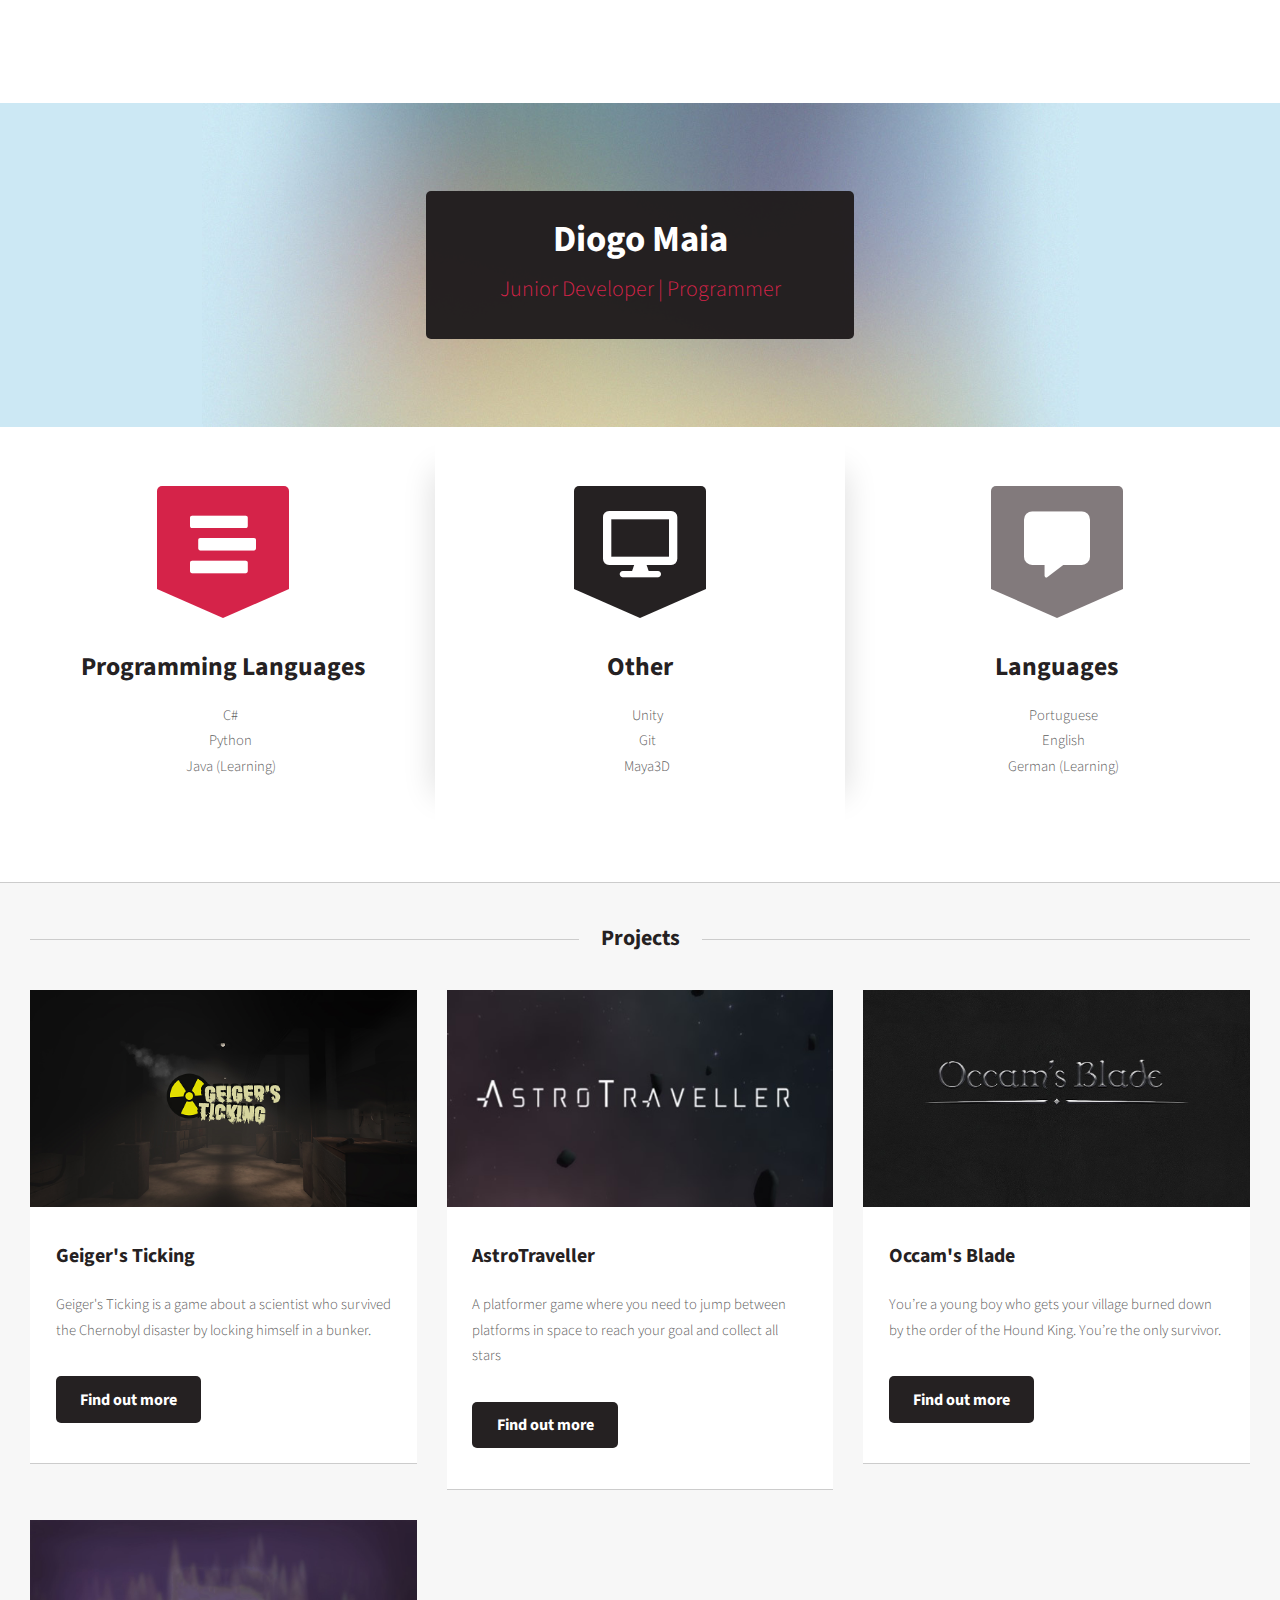
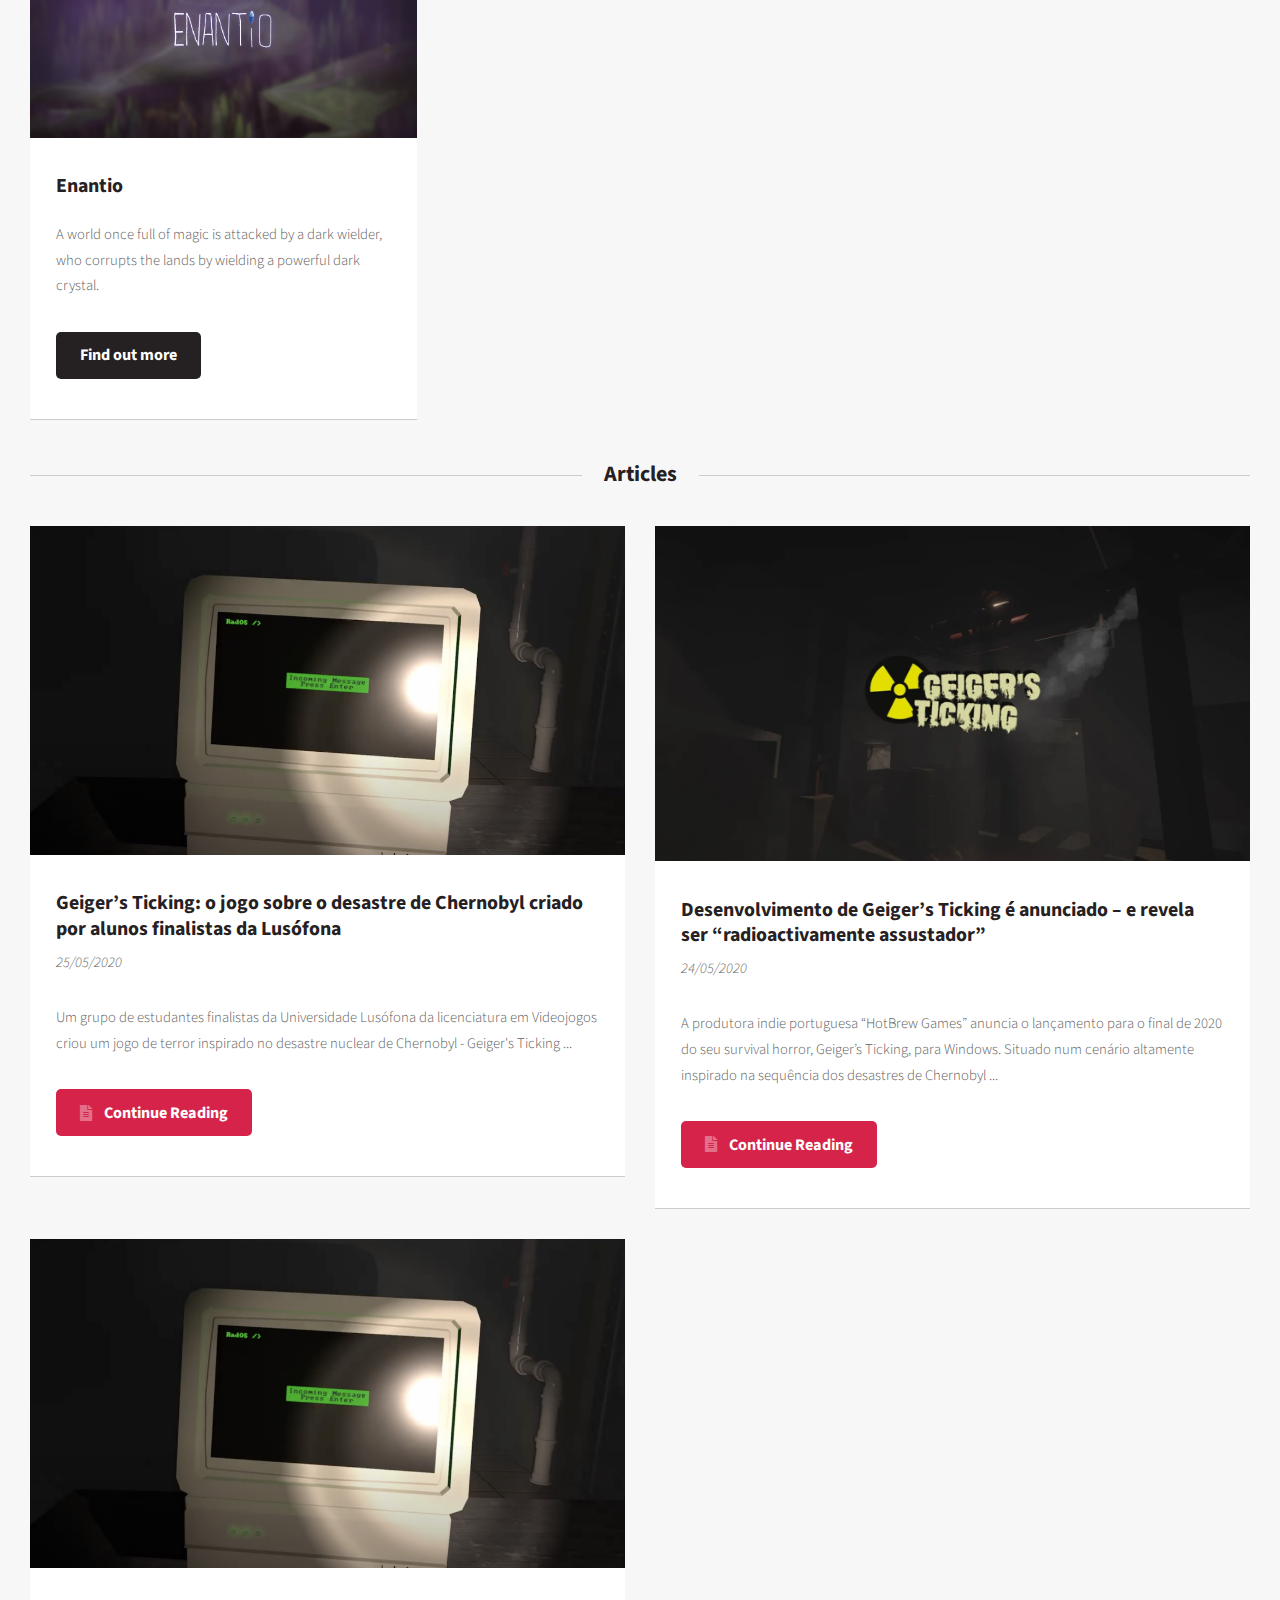
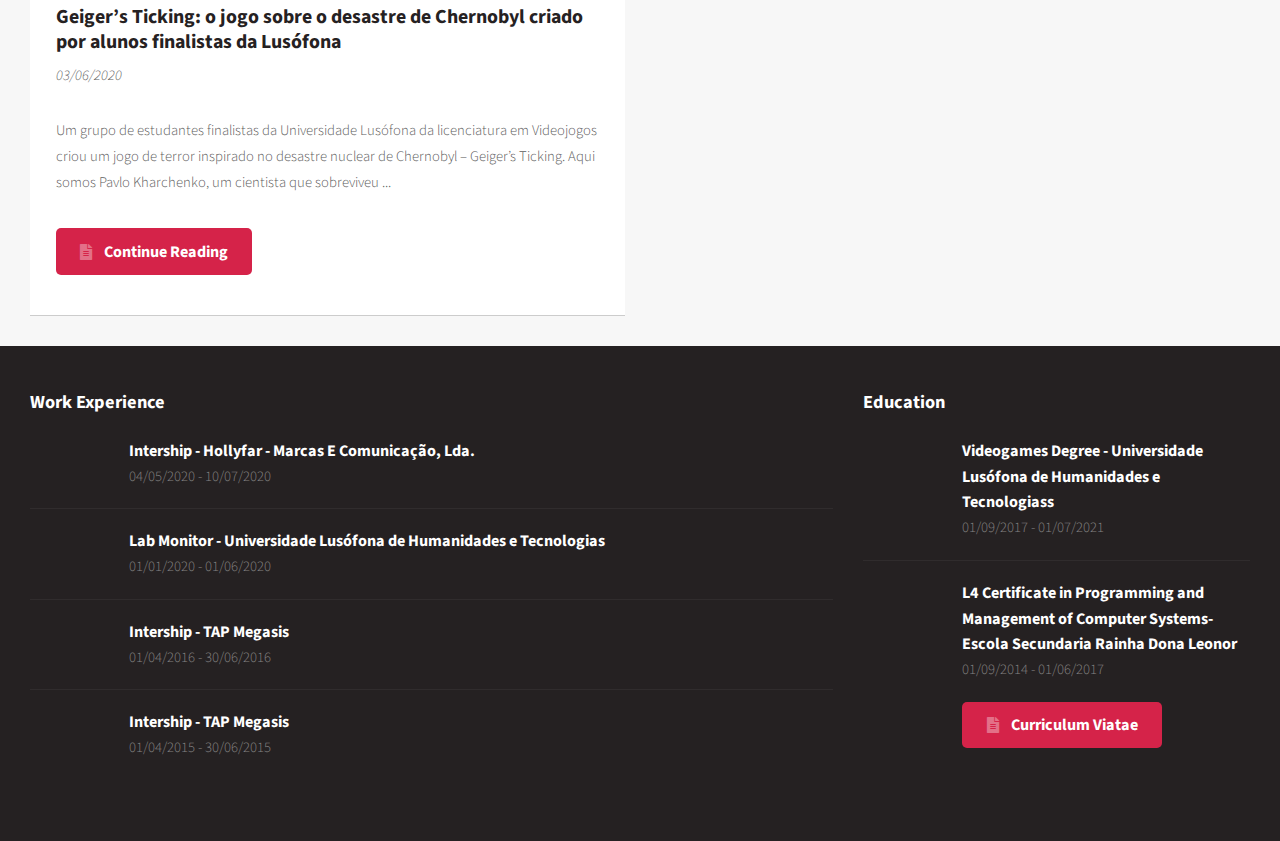
==== commit d87ef3ea: "Updated" ====
--- a/index.html
+++ b/index.html
@@ -6,7 +6,7 @@
 -->
 <html>
 	<head>
-		<title>Diogo Maia</title>
+		<title>Diogo Maia CV</title>
 		<meta charset="utf-8" />
 		<meta name="viewport" content="width=device-width, initial-scale=1, user-scalable=no" />
 		<link rel="stylesheet" href="assets/css/main.css" />
@@ -241,13 +241,16 @@
 									</header>
 									<ul class="dates">
 										<li>
-											<h3><a href="#">Videogames Degree - Universidade Lusófona de Humanidades e Tecnologias</a></h3>
-											<p>01/09/2017 - Current</p>
-										</li>
-										<li>
-											<h3><a href="#">L4 Certificate in Programming and Management of Computer Systems- Escola Secundaria Rainha Dona Leonor</a></h3>
+											<h3>Videogames Degree - Universidade Lusófona de Humanidades e Tecnologiass</h3>
+											<p>01/09/2017 - 01/07/2021</p>
+										</li>
+										<li>
+											<h3>L4 Certificate in Programming and Management of Computer Systems- Escola Secundaria Rainha Dona Leonor</h3>
 											<p>01/09/2014 - 01/06/2017</p>
 										</li>
+										<ul class="actions">
+											<li><a href="/assets/files/Diogo_Maia_CV.pdf" class="button icon solid fa-file-alt">Curriculum Viatae</a></li>
+										</ul>
 									</ul>
 								</section>
 							</div>
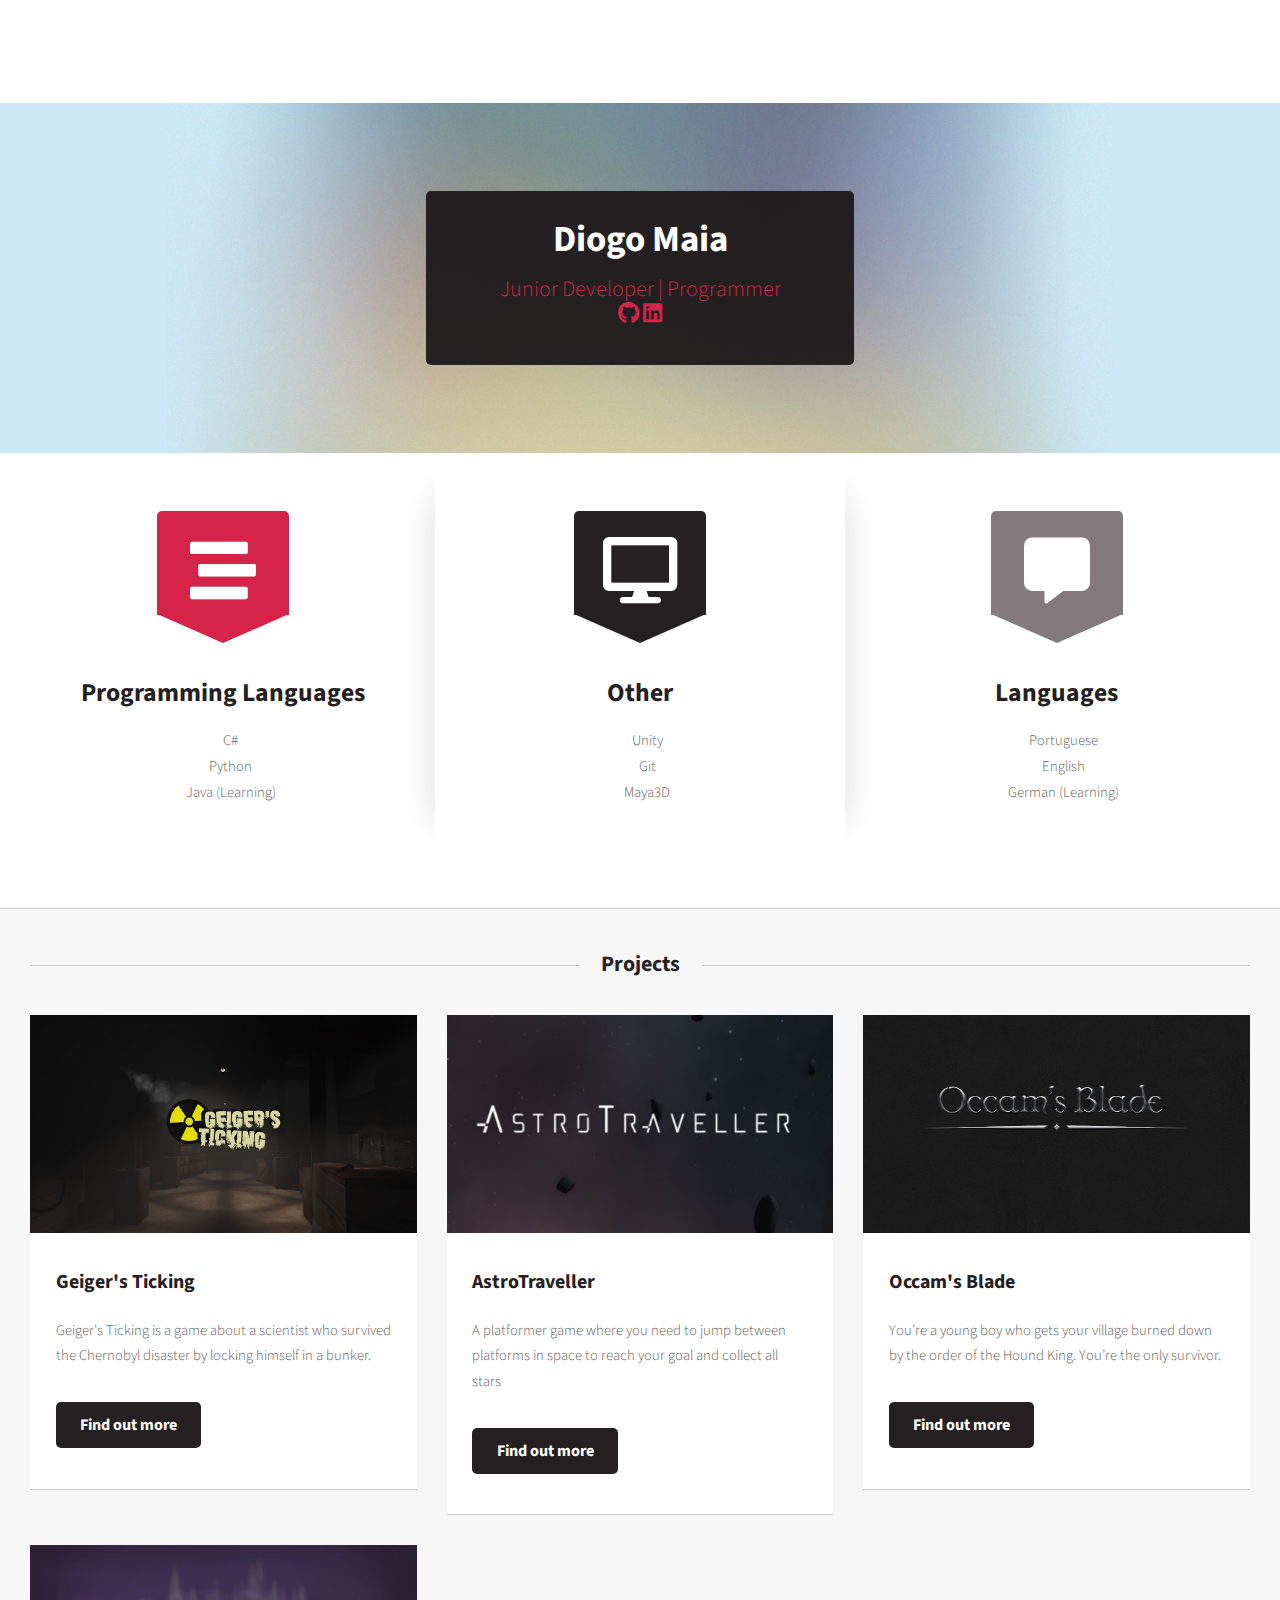
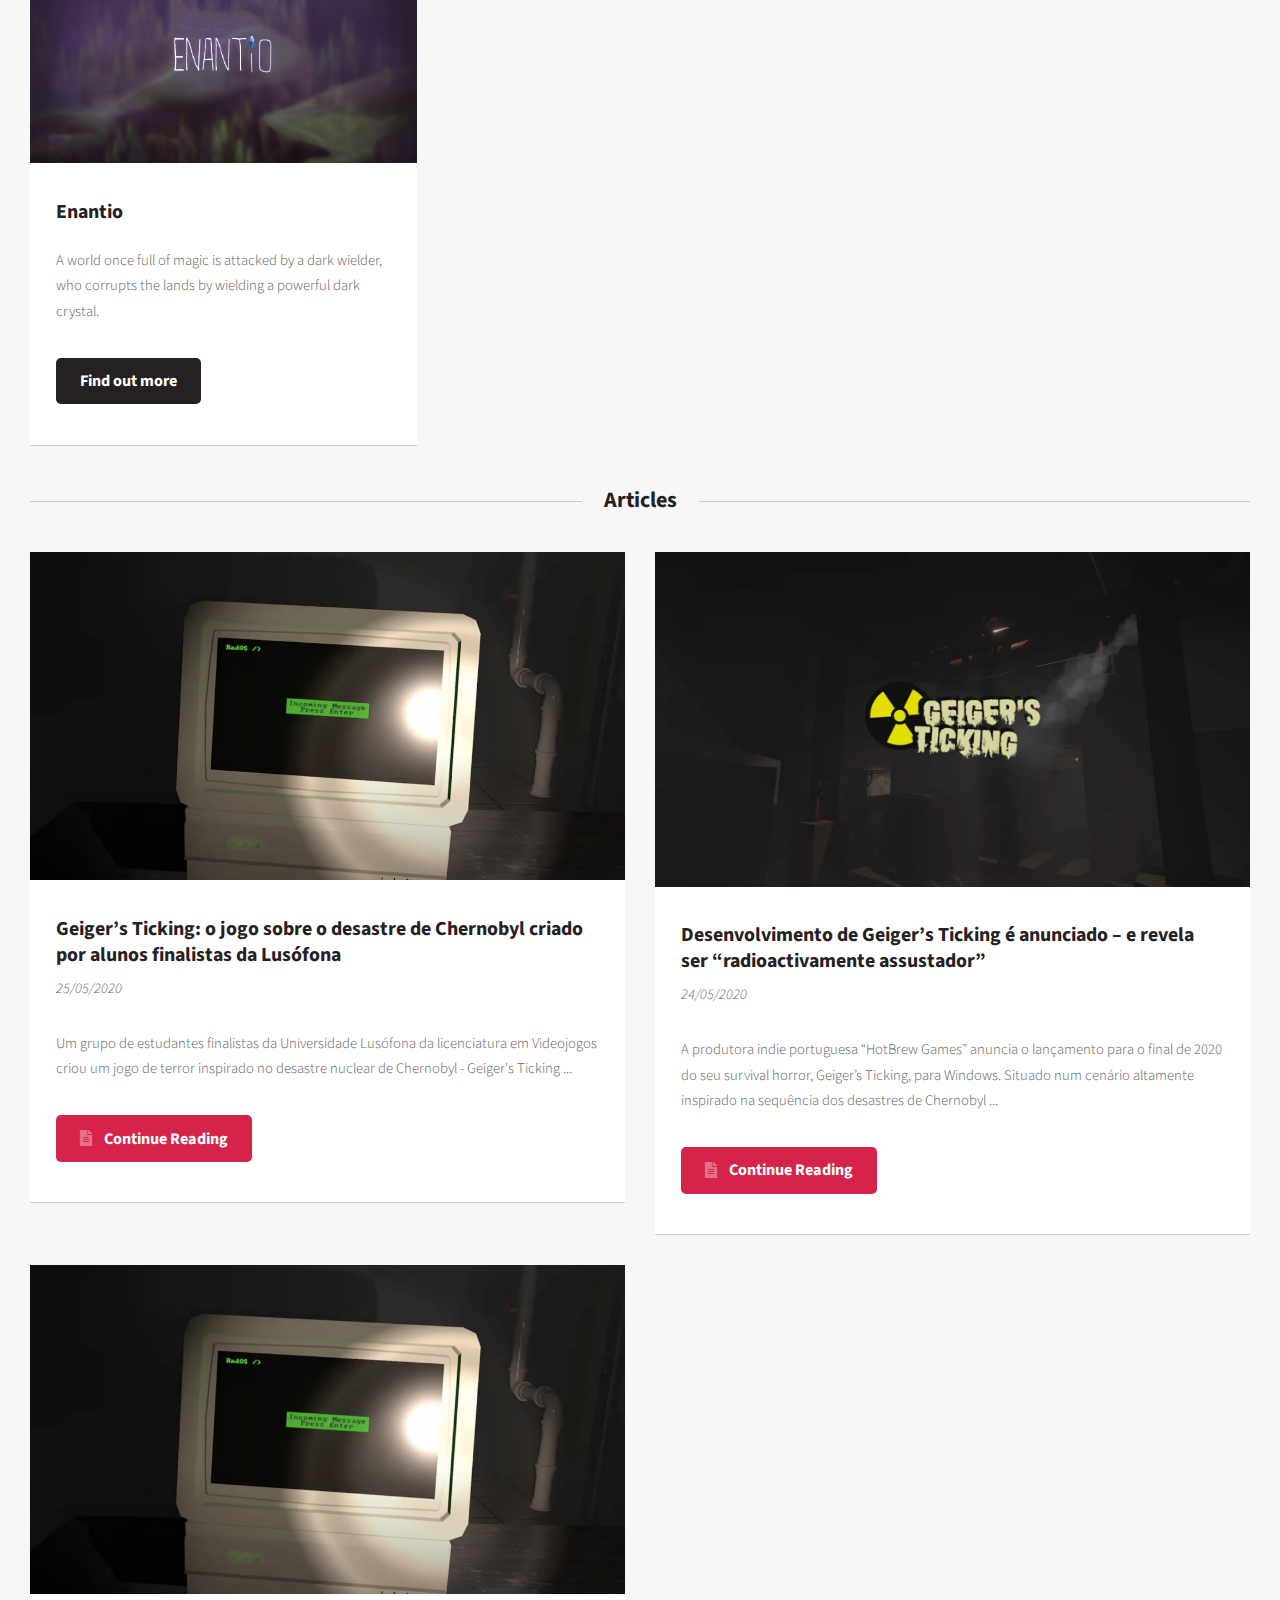
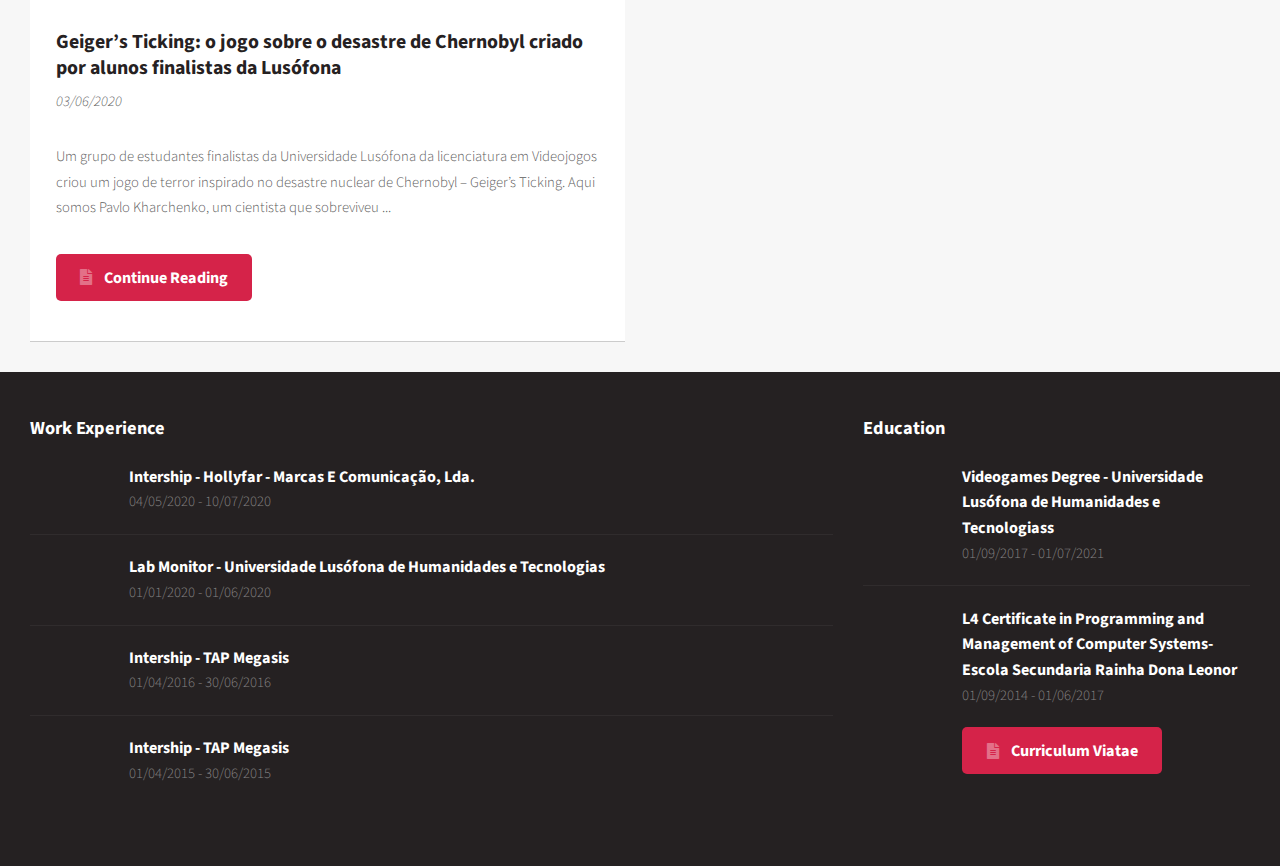
==== commit be3e98dc: "added github button" ====
--- a/index.html
+++ b/index.html
@@ -22,6 +22,8 @@
 							<header>
 								<h2>Diogo Maia</h2>
 								<p>Junior Developer | Programmer</p>
+								<p><a href="https://github.com/Diogo-Maia"><i class="fab fa-github"></i></a>
+								   <a href="https://www.linkedin.com/in/diogo-maia-63551a196/"><i class="fab fa-linkedin"></i></a></p>
 							</header>
 						</section>
 
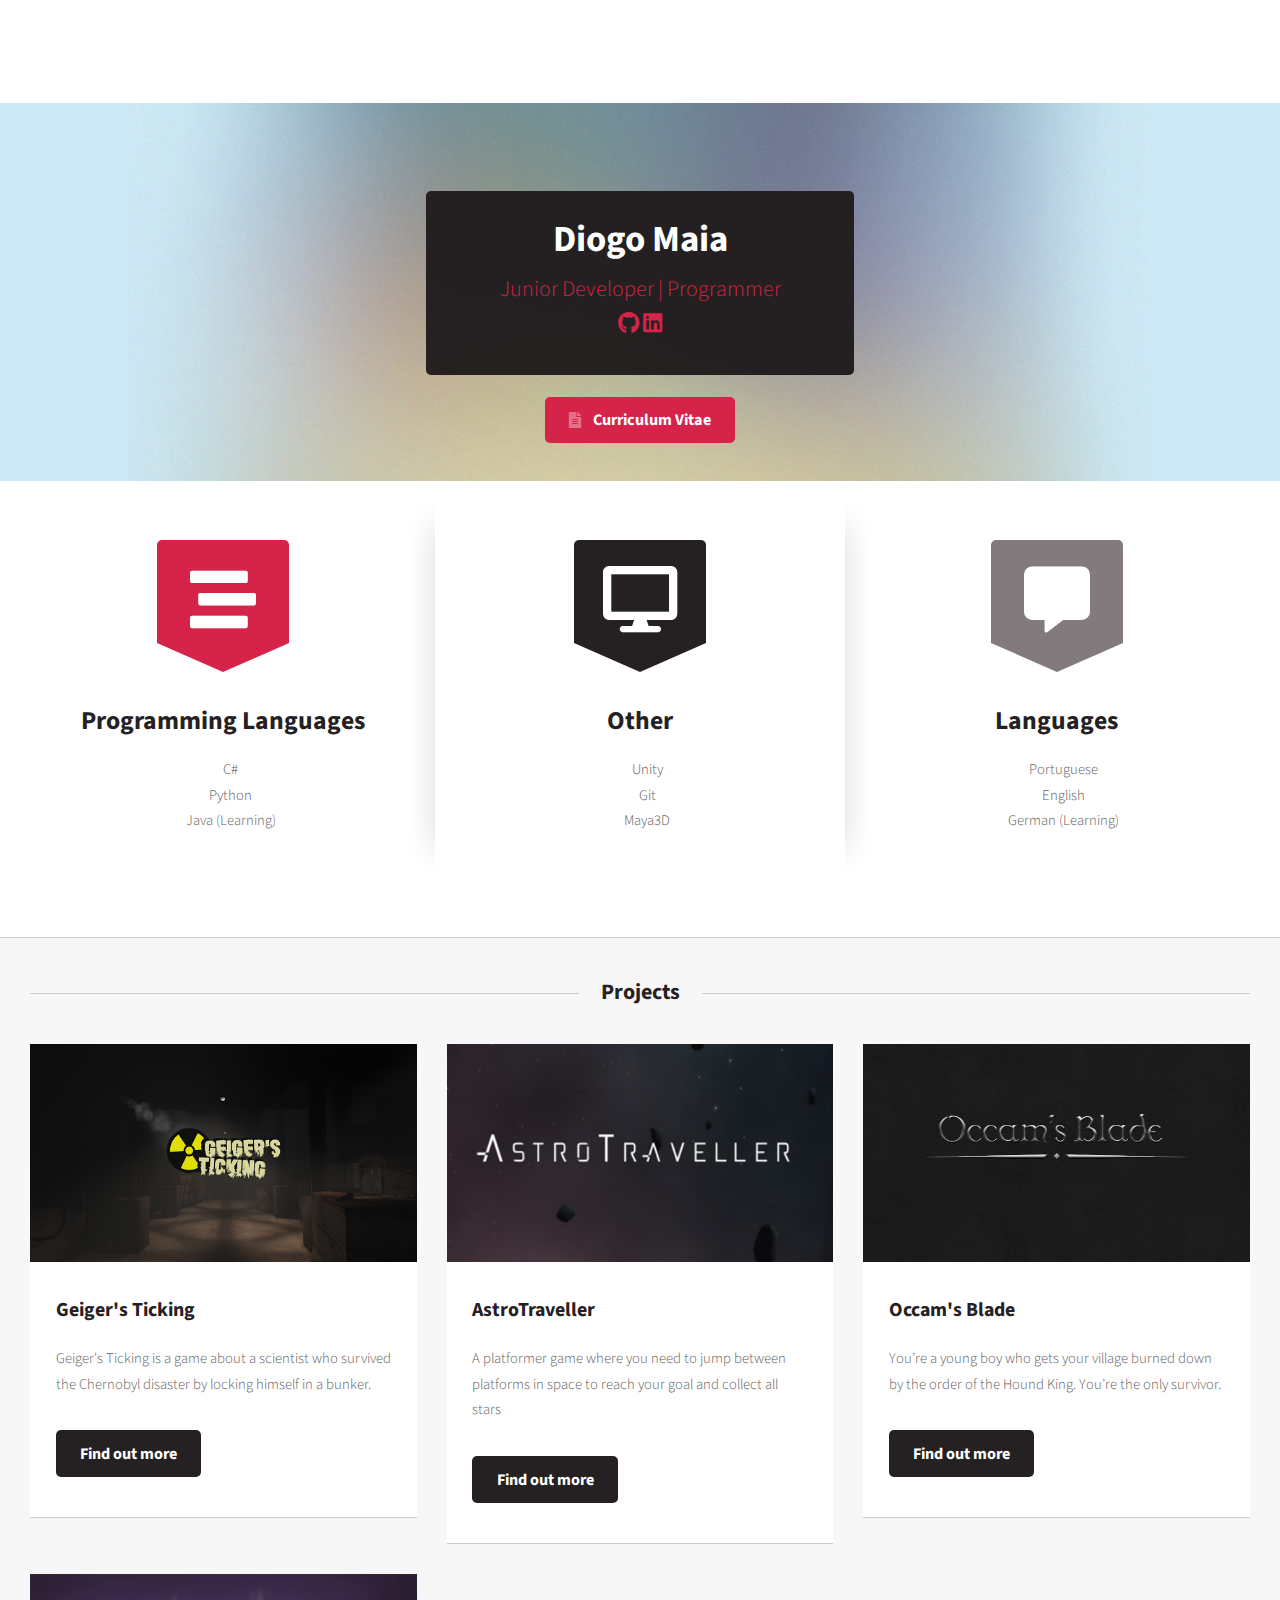
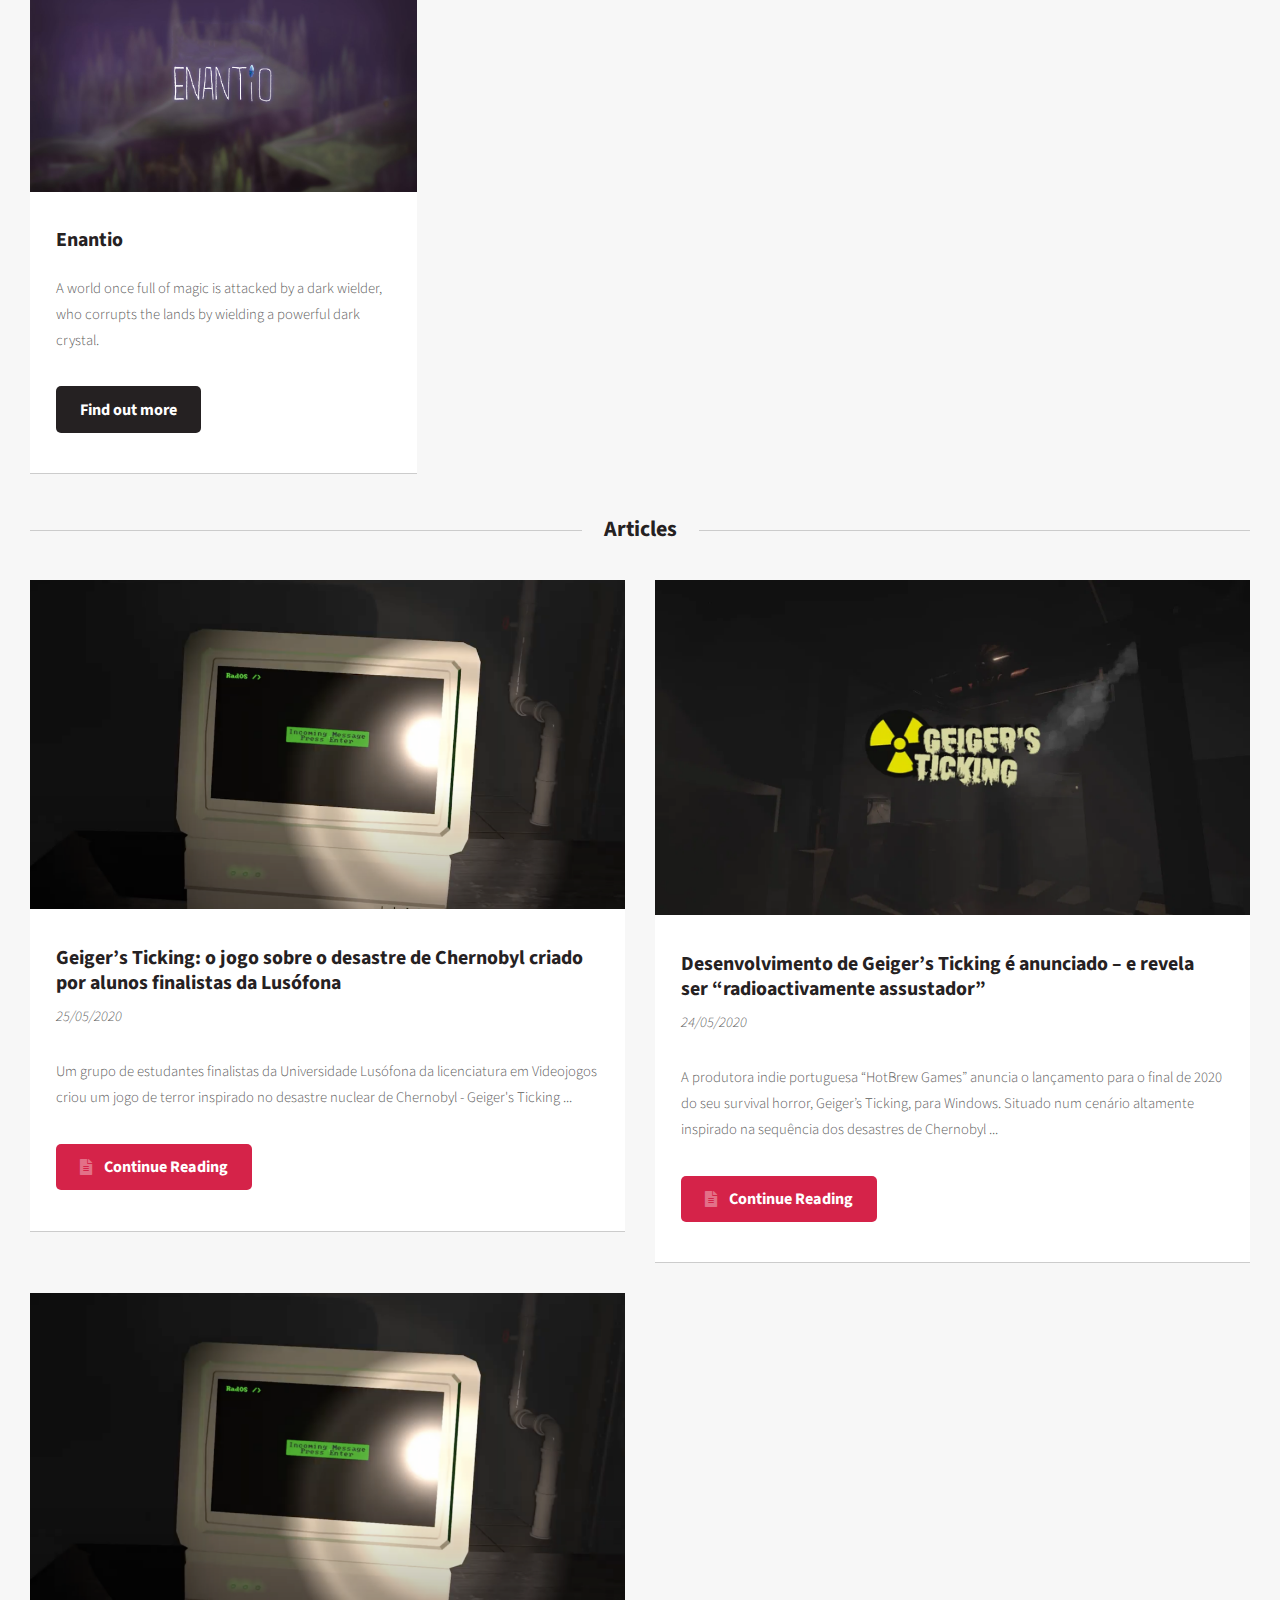
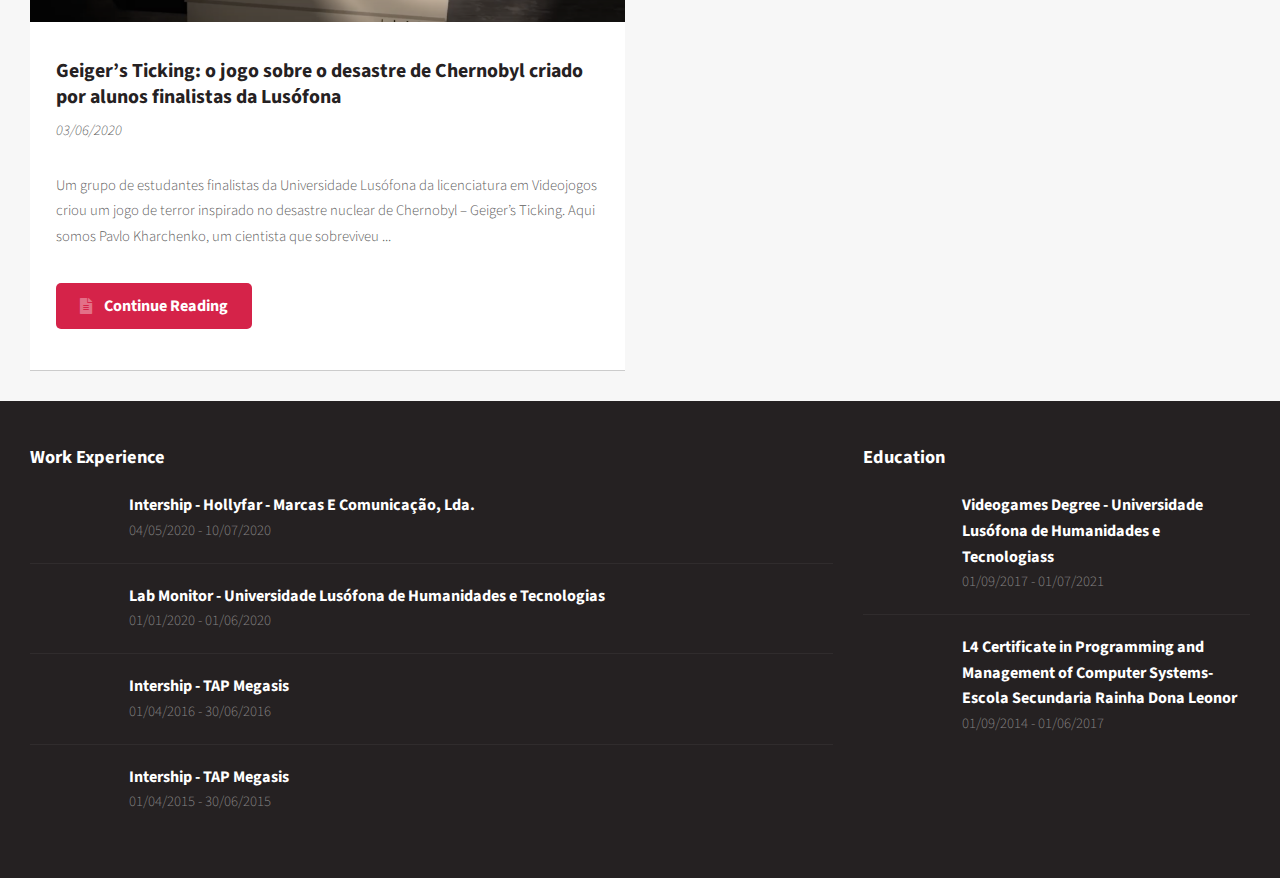
==== commit 470dfbaf: "Updated" ====
--- a/index.html
+++ b/index.html
@@ -16,15 +16,17 @@
 
 			<!-- Header -->
 				<section id="header">
-
 					<!-- Banner -->
 						<section id="banner">
 							<header>
 								<h2>Diogo Maia</h2>
 								<p>Junior Developer | Programmer</p>
-								<p><a href="https://github.com/Diogo-Maia"><i class="fab fa-github"></i></a>
+								<p style="margin-top:10px"><a href="https://github.com/Diogo-Maia"><i class="fab fa-github"></i></a>
 								   <a href="https://www.linkedin.com/in/diogo-maia-63551a196/"><i class="fab fa-linkedin"></i></a></p>
 							</header>
+							<ul style="margin-bottom: -50px;" class="actions">
+								<li><a href="/assets/files/Resume-Diogo-Maia.pdf" class="button icon solid fa-file-alt">Curriculum Vitae</a></li>
+							</ul>
 						</section>
 
 					<!-- Intro -->
@@ -249,10 +251,7 @@
 										<li>
 											<h3>L4 Certificate in Programming and Management of Computer Systems- Escola Secundaria Rainha Dona Leonor</h3>
 											<p>01/09/2014 - 01/06/2017</p>
-										</li>
-										<ul class="actions">
-											<li><a href="/assets/files/Diogo_Maia_CV.pdf" class="button icon solid fa-file-alt">Curriculum Viatae</a></li>
-										</ul>
+										</li>										
 									</ul>
 								</section>
 							</div>
